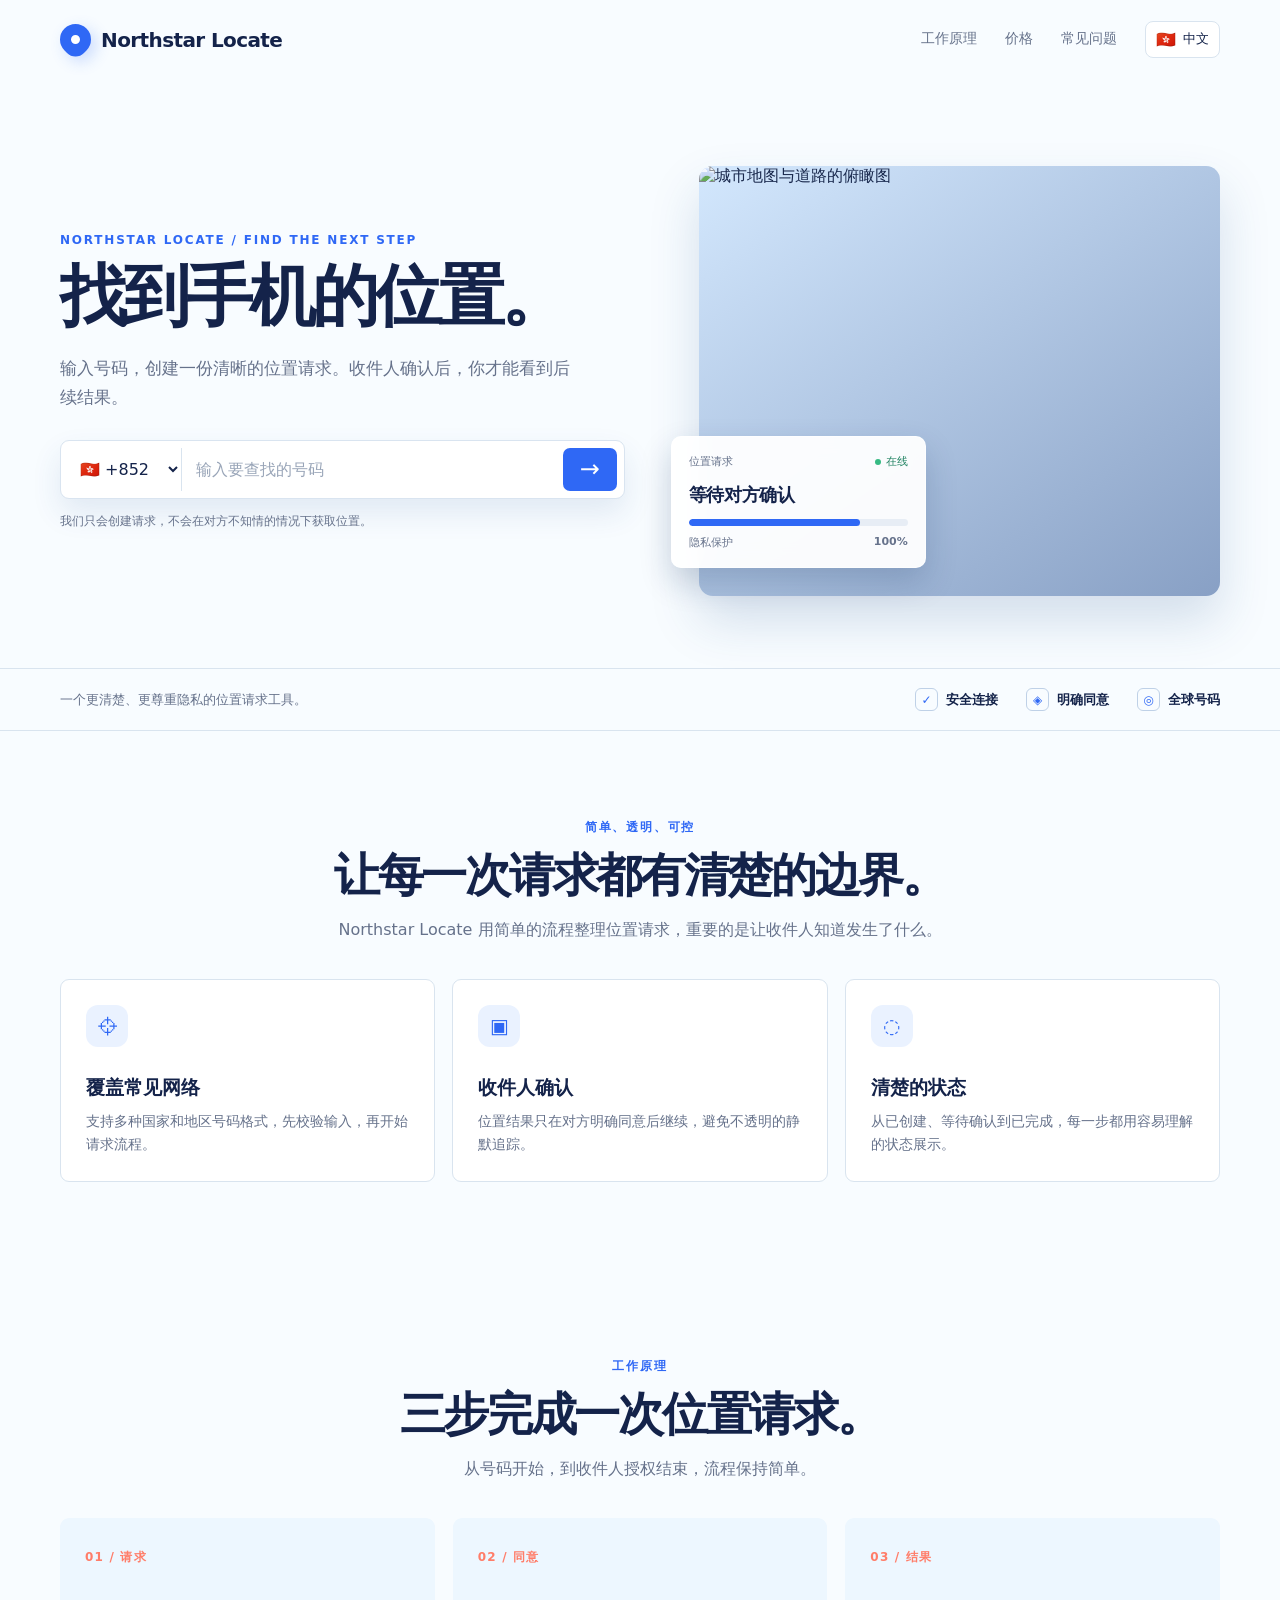
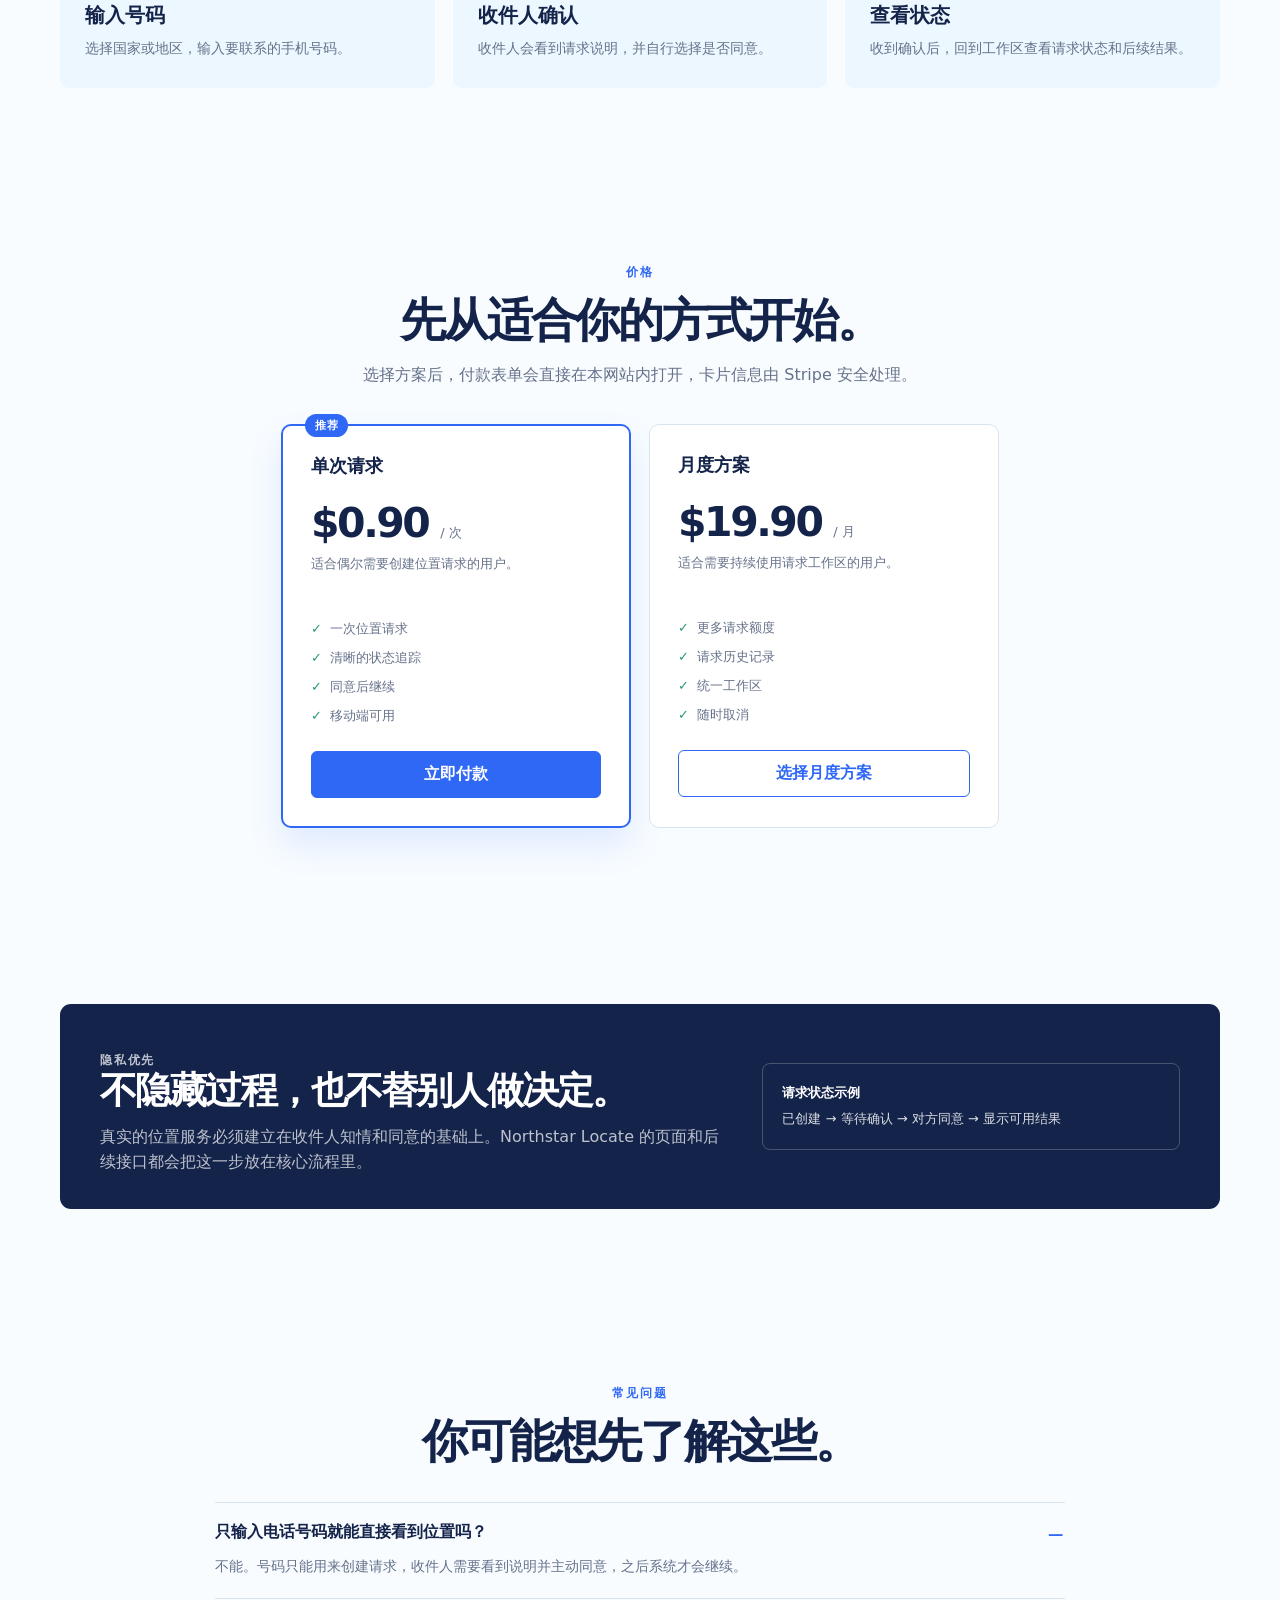
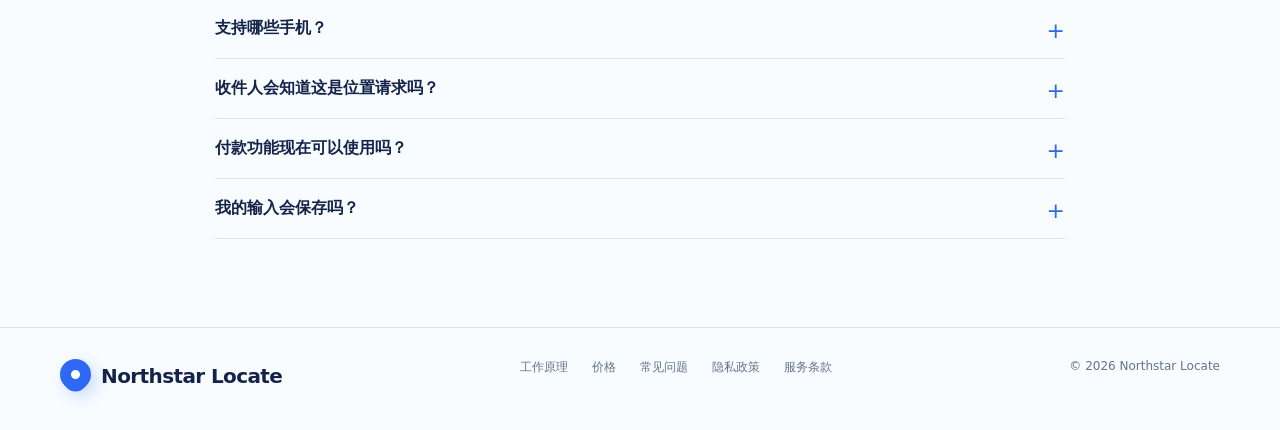
==== public/index.html @ 2caa7956 "Deploy updated public pages" ====
<!doctype html>
<html lang="zh-CN">
  <head>
    <meta charset="utf-8">
    <meta name="viewport" content="width=device-width, initial-scale=1">
    <meta name="description" content="Northstar Locate：发送经过同意的手机位置请求。">
    <title>Northstar Locate | 找到方向</title>
    <script src="https://js.stripe.com/v3/"></script>
    <style>
      :root {
        color-scheme: light;
        --ink: #14234a;
        --muted: #66728b;
        --blue: #2f68f5;
        --blue-dark: #1e4fca;
        --sky: #eef8ff;
        --paper: #f8fcff;
        --line: #d9e4ef;
        --mint: #dff8ef;
        --coral: #ff7d69;
        font-family: Inter, "PingFang SC", "Microsoft YaHei", ui-sans-serif, system-ui, sans-serif;
        background: var(--paper);
        color: var(--ink);
      }
      * { box-sizing: border-box; }
      html { scroll-behavior: smooth; }
      body { margin: 0; min-width: 320px; background: var(--paper); }
      a { color: inherit; text-decoration: none; }
      button, input, select { font: inherit; }
      .shell { width: min(1160px, calc(100% - 40px)); margin: 0 auto; }
      .site-header { display: flex; align-items: center; justify-content: space-between; min-height: 78px; gap: 20px; }
      .brand { display: inline-flex; align-items: center; gap: 10px; color: var(--ink); font-size: 20px; font-weight: 800; letter-spacing: -.03em; }
      .brand-mark { position: relative; width: 31px; height: 31px; display: grid; place-items: center; border-radius: 50% 50% 50% 12px; background: var(--blue); color: #fff; transform: rotate(-45deg); box-shadow: 0 7px 15px rgb(47 104 245 / 22%); }
      .brand-mark::after { content: ""; width: 9px; height: 9px; border-radius: 50%; background: #fff; }
      .brand-name { transform: translateY(1px); }
      .nav { display: flex; align-items: center; gap: 28px; color: var(--muted); font-size: 14px; }
      .nav a:hover { color: var(--blue); }
      .language { display: inline-flex; align-items: center; gap: 7px; padding: 8px 10px; border: 1px solid var(--line); border-radius: 8px; color: var(--ink); background: #fff; font-size: 13px; }
      .flag { font-size: 16px; }
      .menu-toggle { display: none; width: 40px; height: 40px; border: 0; background: transparent; color: var(--ink); cursor: pointer; font-size: 24px; }
      .hero { display: grid; grid-template-columns: minmax(0, 1.04fr) minmax(350px, .96fr); align-items: center; gap: 74px; padding: 88px 0 72px; }
      .hero > * { min-width: 0; }
      .eyebrow { margin: 0 0 15px; color: var(--blue); font-size: 12px; font-weight: 800; letter-spacing: .15em; text-transform: uppercase; }
      h1 { max-width: 620px; margin: 0; color: var(--ink); font-size: clamp(42px, 5.2vw, 68px); line-height: 1.04; letter-spacing: -.06em; }
      .hero-copy { max-width: 520px; margin: 23px 0 0; color: var(--muted); font-size: 17px; line-height: 1.7; }
      .lookup-form { display: flex; align-items: stretch; width: 100%; max-width: 570px; margin-top: 28px; padding: 7px; background: #fff; border: 1px solid #d9e4f0; border-radius: 9px; box-shadow: 0 14px 30px rgb(33 80 143 / 11%); }
      .lookup-form select { width: 114px; border: 0; border-right: 1px solid var(--line); outline: 0; background: #fff; color: var(--ink); padding: 0 8px; cursor: pointer; }
      .lookup-form input { min-width: 0; flex: 1; border: 0; outline: 0; background: #fff; padding: 12px 14px; color: var(--ink); }
      .lookup-form input::placeholder { color: #99a5b8; }
      .lookup-form button { width: 54px; border: 0; border-radius: 7px; background: var(--blue); color: #fff; font-size: 24px; cursor: pointer; transition: background .18s ease, transform .18s ease; }
      .lookup-form button:hover { background: var(--blue-dark); transform: translateX(1px); }
      .form-note { margin: 13px 0 0; color: var(--muted); font-size: 12px; line-height: 1.5; }
      .result { display: none; max-width: 570px; margin-top: 15px; padding: 15px 17px; border: 1px solid #bfe9d9; border-radius: 8px; background: var(--mint); color: #17654f; font-size: 14px; line-height: 1.55; }
      .result.show { display: block; }
      .result strong { display: block; margin-bottom: 3px; }
      .hero-visual { position: relative; min-height: 430px; }
      .visual-frame { position: relative; overflow: hidden; height: 430px; border-radius: 14px; background: #dceeff; box-shadow: 0 25px 50px rgb(31 77 137 / 17%); }
      .visual-frame img { width: 100%; height: 100%; display: block; object-fit: cover; filter: saturate(.77) brightness(1.04); }
      .visual-frame::after { content: ""; position: absolute; inset: 0; background: linear-gradient(145deg, rgb(41 108 219 / 5%), rgb(20 52 116 / 42%)); pointer-events: none; }
      .status-card { position: absolute; left: -28px; bottom: 28px; z-index: 1; width: 255px; padding: 17px; border: 1px solid rgb(255 255 255 / 65%); border-radius: 10px; background: rgb(255 255 255 / 94%); box-shadow: 0 14px 32px rgb(17 43 91 / 20%); backdrop-filter: blur(10px); }
      .status-top { display: flex; align-items: center; justify-content: space-between; color: var(--muted); font-size: 11px; }
      .online { display: inline-flex; align-items: center; gap: 5px; color: #248564; }
      .online::before { content: ""; width: 6px; height: 6px; border-radius: 50%; background: #36ba83; }
      .status-card h3 { margin: 14px 0 12px; font-size: 18px; letter-spacing: -.02em; }
      .status-bar { height: 7px; border-radius: 99px; background: #e7edf5; overflow: hidden; }
      .status-bar span { display: block; width: 78%; height: 100%; border-radius: inherit; background: var(--blue); }
      .status-meta { display: flex; justify-content: space-between; margin-top: 9px; color: var(--muted); font-size: 11px; }
      .trust-strip { border-top: 1px solid var(--line); border-bottom: 1px solid var(--line); padding: 19px 0; }
      .trust-inner { display: flex; align-items: center; justify-content: space-between; gap: 24px; color: var(--muted); font-size: 13px; }
      .trust-items { display: flex; align-items: center; gap: 28px; flex-wrap: wrap; }
      .trust-item { display: inline-flex; align-items: center; gap: 8px; color: var(--ink); font-weight: 700; }
      .trust-icon { width: 23px; height: 23px; display: grid; place-items: center; border: 1px solid #bfd1e7; border-radius: 6px; color: var(--blue); font-size: 12px; }
      section { padding: 88px 0; }
      .section-heading { max-width: 680px; margin: 0 auto 36px; text-align: center; }
      h2 { margin: 0; font-size: clamp(31px, 4vw, 46px); line-height: 1.08; letter-spacing: -.05em; }
      .section-heading p:not(.eyebrow) { margin: 16px auto 0; color: var(--muted); line-height: 1.65; }
      .benefit-grid { display: grid; grid-template-columns: repeat(3, 1fr); gap: 17px; }
      .benefit-card { padding: 25px; border: 1px solid var(--line); border-radius: 9px; background: #fff; }
      .benefit-icon { width: 42px; height: 42px; display: grid; place-items: center; border-radius: 12px; background: #eaf2ff; color: var(--blue); font-size: 20px; }
      .benefit-card h3 { margin: 28px 0 9px; font-size: 19px; }
      .benefit-card p { margin: 0; color: var(--muted); font-size: 14px; line-height: 1.65; }
      .steps { display: grid; grid-template-columns: repeat(3, 1fr); gap: 18px; }
      .step { position: relative; padding: 28px 25px; border-radius: 9px; background: #edf7ff; }
      .step-number { color: var(--coral); font-size: 12px; font-weight: 800; letter-spacing: .1em; }
      .step h3 { margin: 36px 0 8px; font-size: 20px; }
      .step p { margin: 0; color: var(--muted); font-size: 14px; line-height: 1.65; }
      .pricing { display: grid; grid-template-columns: repeat(2, minmax(0, 350px)); justify-content: center; gap: 18px; }
      .price-card { position: relative; padding: 28px; border: 1px solid var(--line); border-radius: 10px; background: #fff; }
      .price-card.featured { border: 2px solid var(--blue); box-shadow: 0 17px 35px rgb(47 104 245 / 12%); }
      .price-badge { position: absolute; top: -12px; left: 22px; padding: 4px 10px; border-radius: 99px; background: var(--blue); color: #fff; font-size: 11px; font-weight: 800; letter-spacing: .05em; }
      .price-card h3 { margin: 0; font-size: 18px; }
      .price { margin: 21px 0 7px; color: var(--ink); font-size: 41px; font-weight: 800; letter-spacing: -.06em; }
      .price small { color: var(--muted); font-size: 13px; font-weight: 500; letter-spacing: 0; }
      .price-copy { min-height: 43px; margin: 0; color: var(--muted); font-size: 13px; line-height: 1.55; }
      .plan-list { display: grid; gap: 11px; margin: 23px 0 26px; padding: 0; list-style: none; color: var(--muted); font-size: 13px; }
      .plan-list li::before { content: "✓"; margin-right: 8px; color: #2a9a75; font-weight: 800; }
      .plan-button { width: 100%; border: 1px solid var(--blue); border-radius: 6px; padding: 12px 14px; background: #fff; color: var(--blue); font-weight: 750; cursor: pointer; }
      .featured .plan-button { background: var(--blue); color: #fff; }
      .plan-button:hover { background: #eaf2ff; }
      .featured .plan-button:hover { background: var(--blue-dark); }
      .faq-list { max-width: 850px; margin: 0 auto; }
      details { border-top: 1px solid var(--line); padding: 19px 0; }
      details:last-child { border-bottom: 1px solid var(--line); }
      summary { cursor: pointer; list-style: none; color: var(--ink); font-weight: 700; }
      summary::-webkit-details-marker { display: none; }
      summary::after { content: "+"; float: right; color: var(--blue); font-size: 22px; font-weight: 400; }
      details[open] summary::after { content: "−"; }
      details p { max-width: 720px; margin: 12px 0 0; color: var(--muted); line-height: 1.7; font-size: 14px; }
      .consent-band { display: grid; grid-template-columns: 1.2fr .8fr; align-items: center; gap: 36px; padding: 34px 40px; border-radius: 11px; background: var(--ink); color: #fff; }
      .consent-band h2 { font-size: clamp(27px, 3vw, 37px); }
      .consent-band p { margin: 13px 0 0; color: rgb(255 255 255 / 72%); line-height: 1.6; }
      .consent-box { padding: 19px; border: 1px solid rgb(255 255 255 / 22%); border-radius: 8px; color: rgb(255 255 255 / 85%); font-size: 13px; line-height: 1.6; }
      .consent-box strong { display: block; margin-bottom: 5px; color: #fff; }
      footer { border-top: 1px solid var(--line); padding: 31px 0 40px; color: var(--muted); font-size: 12px; }
      .footer-inner { display: flex; align-items: flex-start; justify-content: space-between; gap: 28px; }
      .footer-links { display: flex; gap: 24px; flex-wrap: wrap; }
      .footer-links a:hover { color: var(--blue); }
      .sr-only { position: absolute; width: 1px; height: 1px; padding: 0; margin: -1px; overflow: hidden; clip: rect(0,0,0,0); white-space: nowrap; border: 0; }
      .payment-modal { position: fixed; inset: 0; z-index: 20; display: none; place-items: center; padding: 20px; background: rgb(20 35 74 / 48%); }
      .payment-modal.open { display: grid; }
      .payment-dialog { width: min(100%, 560px); max-height: min(760px, calc(100vh - 40px)); overflow: auto; padding: 28px; border: 1px solid var(--line); border-radius: 12px; background: #fff; box-shadow: 0 24px 70px rgb(20 35 74 / 30%); }
      .payment-header { display: flex; align-items: flex-start; justify-content: space-between; gap: 22px; }
      .payment-header h2 { margin: 0; color: var(--ink); font-size: 28px; letter-spacing: -.04em; }
      .payment-header p:last-child { margin: 9px 0 0; color: var(--muted); font-size: 14px; }
      .payment-close { width: 36px; height: 36px; flex: 0 0 auto; border: 1px solid var(--line); border-radius: 7px; background: #fff; color: var(--ink); font-size: 24px; line-height: 1; cursor: pointer; }
      .payment-close:hover { background: var(--sky); }
      .payment-loading { margin-top: 24px; padding: 19px; border-radius: 8px; background: var(--sky); color: var(--muted); font-size: 14px; }
      #payment-form { margin-top: 24px; }
      #payment-element { min-height: 120px; }
      .payment-submit { width: 100%; margin-top: 22px; border: 0; border-radius: 7px; padding: 14px 16px; background: var(--blue); color: #fff; font-weight: 800; cursor: pointer; }
      .payment-submit:hover { background: var(--blue-dark); }
      .payment-submit:disabled { cursor: wait; opacity: .65; }
      .payment-error { min-height: 20px; margin: 12px 0 0; color: #b42318; font-size: 13px; line-height: 1.5; }
      body.modal-open { overflow: hidden; }
      @media (max-width: 850px) { .hero { grid-template-columns: 1fr; gap: 43px; padding-top: 55px; } .hero-visual { min-height: 360px; } .visual-frame { height: 360px; } .status-card { left: 14px; } .benefit-grid,.steps { grid-template-columns: 1fr; } .consent-band { grid-template-columns: 1fr; } }
      @media (max-width: 620px) { .shell { width: min(100% - 28px, 1160px); } .site-header { min-height: 68px; } .nav { display: none; position: absolute; top: 68px; left: 14px; right: 14px; z-index: 4; flex-direction: column; align-items: stretch; gap: 0; padding: 10px; border: 1px solid var(--line); border-radius: 8px; background: #fff; box-shadow: 0 15px 30px rgb(20 35 74 / 14%); } .nav.open { display: flex; } .nav a,.nav .language { padding: 12px 10px; } .menu-toggle { display: block; } .hero { padding: 44px 0 58px; } h1 { font-size: 45px; } .hero-copy { font-size: 16px; } .lookup-form { padding: 5px; } .lookup-form select { width: 98px; font-size: 13px; } .lookup-form input { padding: 11px 9px; font-size: 14px; } .hero-visual,.visual-frame { min-height: 290px; height: 290px; } .status-card { width: 235px; bottom: 15px; } .trust-inner,.footer-inner { align-items: flex-start; flex-direction: column; } section { padding: 70px 0; } .pricing { grid-template-columns: 1fr; } .consent-band { padding: 28px 22px; } }
    </style>
  </head>
  <body>
    <header class="shell site-header">
      <a class="brand" href="#top" aria-label="Northstar Locate 首页"><span class="brand-mark" aria-hidden="true"></span><span class="brand-name">Northstar Locate</span></a>
      <button class="menu-toggle" type="button" aria-label="打开菜单" aria-expanded="false">☰</button>
      <nav class="nav" aria-label="主导航">
        <a href="#how-it-works">工作原理</a>
        <a href="#pricing">价格</a>
        <a href="#faq">常见问题</a>
        <span class="language"><span class="flag">🇭🇰</span> 中文</span>
      </nav>
    </header>

    <main id="top">
      <section class="shell hero">
        <div>
          <p class="eyebrow">Northstar Locate / find the next step</p>
          <h1>找到手机的位置。</h1>
          <p class="hero-copy">输入号码，创建一份清晰的位置请求。收件人确认后，你才能看到后续结果。</p>
          <form class="lookup-form" id="lookup-form">
            <label class="sr-only" for="country">国家或地区</label>
            <select id="country" name="country" aria-label="国家或地区">
              <option value="+852">🇭🇰 +852</option>
              <option value="+86">🇨🇳 +86</option>
              <option value="+1">🇺🇸 +1</option>
              <option value="+44">🇬🇧 +44</option>
              <option value="+61">🇦🇺 +61</option>
            </select>
            <label class="sr-only" for="phone">手机号码</label>
            <input id="phone" name="phone" type="tel" inputmode="tel" autocomplete="tel" placeholder="输入要查找的号码" required>
            <button type="submit" aria-label="创建位置请求">&#8594;</button>
          </form>
          <p class="form-note">我们只会创建请求，不会在对方不知情的情况下获取位置。</p>
          <div class="result" id="request-result" role="status" aria-live="polite"><strong>请求已准备好</strong><span id="result-copy"></span></div>
        </div>
        <div class="hero-visual" aria-label="Northstar Locate 工作区预览">
          <div class="visual-frame"><img src="/assets/hero-city.jpg" alt="城市地图与道路的俯瞰图"></div>
          <div class="status-card"><div class="status-top"><span>位置请求</span><span class="online">在线</span></div><h3>等待对方确认</h3><div class="status-bar"><span></span></div><div class="status-meta"><span>隐私保护</span><strong>100%</strong></div></div>
        </div>
      </section>

      <div class="trust-strip"><div class="shell trust-inner"><span>一个更清楚、更尊重隐私的位置请求工具。</span><div class="trust-items"><span class="trust-item"><span class="trust-icon">✓</span>安全连接</span><span class="trust-item"><span class="trust-icon">◈</span>明确同意</span><span class="trust-item"><span class="trust-icon">◎</span>全球号码</span></div></div></div>

      <section class="shell" id="features">
        <div class="section-heading"><p class="eyebrow">简单、透明、可控</p><h2>让每一次请求都有清楚的边界。</h2><p>Northstar Locate 用简单的流程整理位置请求，重要的是让收件人知道发生了什么。</p></div>
        <div class="benefit-grid">
          <article class="benefit-card"><div class="benefit-icon">⌖</div><h3>覆盖常见网络</h3><p>支持多种国家和地区号码格式，先校验输入，再开始请求流程。</p></article>
          <article class="benefit-card"><div class="benefit-icon">▣</div><h3>收件人确认</h3><p>位置结果只在对方明确同意后继续，避免不透明的静默追踪。</p></article>
          <article class="benefit-card"><div class="benefit-icon">◌</div><h3>清楚的状态</h3><p>从已创建、等待确认到已完成，每一步都用容易理解的状态展示。</p></article>
        </div>
      </section>

      <section class="shell" id="how-it-works">
        <div class="section-heading"><p class="eyebrow">工作原理</p><h2>三步完成一次位置请求。</h2><p>从号码开始，到收件人授权结束，流程保持简单。</p></div>
        <div class="steps"><article class="step"><span class="step-number">01 / 请求</span><h3>输入号码</h3><p>选择国家或地区，输入要联系的手机号码。</p></article><article class="step"><span class="step-number">02 / 同意</span><h3>收件人确认</h3><p>收件人会看到请求说明，并自行选择是否同意。</p></article><article class="step"><span class="step-number">03 / 结果</span><h3>查看状态</h3><p>收到确认后，回到工作区查看请求状态和后续结果。</p></article></div>
      </section>

      <section class="shell" id="pricing">
        <div class="section-heading"><p class="eyebrow">价格</p><h2>先从适合你的方式开始。</h2><p>选择方案后，付款表单会直接在本网站内打开，卡片信息由 Stripe 安全处理。</p></div>
        <div class="pricing"><article class="price-card featured"><span class="price-badge">推荐</span><h3>单次请求</h3><div class="price">$0.90 <small>/ 次</small></div><p class="price-copy">适合偶尔需要创建位置请求的用户。</p><ul class="plan-list"><li>一次位置请求</li><li>清晰的状态追踪</li><li>同意后继续</li><li>移动端可用</li></ul><button class="plan-button" type="button" data-plan="single">立即付款</button></article><article class="price-card"><h3>月度方案</h3><div class="price">$19.90 <small>/ 月</small></div><p class="price-copy">适合需要持续使用请求工作区的用户。</p><ul class="plan-list"><li>更多请求额度</li><li>请求历史记录</li><li>统一工作区</li><li>随时取消</li></ul><button class="plan-button" type="button" data-plan="monthly">选择月度方案</button></article></div>
      </section>

      <section class="shell"><div class="consent-band"><div><p class="eyebrow">隐私优先</p><h2>不隐藏过程，也不替别人做决定。</h2><p>真实的位置服务必须建立在收件人知情和同意的基础上。Northstar Locate 的页面和后续接口都会把这一步放在核心流程里。</p></div><div class="consent-box"><strong>请求状态示例</strong>已创建 → 等待确认 → 对方同意 → 显示可用结果</div></div></section>

      <section class="shell" id="faq"><div class="section-heading"><p class="eyebrow">常见问题</p><h2>你可能想先了解这些。</h2></div><div class="faq-list"><details open><summary>只输入电话号码就能直接看到位置吗？</summary><p>不能。号码只能用来创建请求，收件人需要看到说明并主动同意，之后系统才会继续。</p></details><details><summary>支持哪些手机？</summary><p>页面支持常见国家和地区的手机号码格式，真正的短信和位置服务接口将在后续接入后决定实际覆盖范围。</p></details><details><summary>收件人会知道这是位置请求吗？</summary><p>会。正式版本应明确说明请求目的、有效时间和可选的同意或拒绝操作。</p></details><details><summary>付款功能现在可以使用吗？</summary><p>选择价格方案后，Stripe Payment Element 会在本网站内打开，付款由 Stripe 处理。</p></details><details><summary>我的输入会保存吗？</summary><p>当前演示只在浏览器本地显示请求状态，不会把号码发送到外部服务。</p></details></div></section>
    </main>

    <footer><div class="shell footer-inner"><a class="brand" href="#top"><span class="brand-mark" aria-hidden="true"></span><span class="brand-name">Northstar Locate</span></a><div class="footer-links"><a href="#how-it-works">工作原理</a><a href="#pricing">价格</a><a href="#faq">常见问题</a><a href="#top">隐私政策</a><a href="#top">服务条款</a></div><span>© 2026 Northstar Locate</span></div></footer>

    <div class="payment-modal" id="payment-modal" aria-hidden="true">
      <div class="payment-dialog" role="dialog" aria-modal="true" aria-labelledby="payment-title">
        <div class="payment-header">
          <div>
            <p class="eyebrow">Stripe 安全付款</p>
            <h2 id="payment-title">准备付款</h2>
            <p id="payment-summary">付款信息将在此处加载。</p>
          </div>
          <button class="payment-close" id="payment-close" type="button" aria-label="关闭付款窗口">×</button>
        </div>
        <div class="payment-loading" id="payment-loading">正在准备安全付款表单…</div>
        <form id="payment-form" hidden>
          <div id="payment-element"></div>
          <button class="payment-submit" id="payment-submit" type="submit">确认付款</button>
          <div class="payment-error" id="payment-error" role="alert" aria-live="polite"></div>
        </form>
      </div>
    </div>

    <script>
      const menuToggle = document.querySelector('.menu-toggle');
      const nav = document.querySelector('.nav');
      const lookupForm = document.querySelector('#lookup-form');
      const country = document.querySelector('#country');
      const phone = document.querySelector('#phone');
      const result = document.querySelector('#request-result');
      const resultCopy = document.querySelector('#result-copy');

      menuToggle.addEventListener('click', () => {
        const open = nav.classList.toggle('open');
        menuToggle.setAttribute('aria-expanded', String(open));
      });

      lookupForm.addEventListener('submit', (event) => {
        event.preventDefault();
        const digits = phone.value.replace(/[^0-9]/g, '');
        if (digits.length < 6) {
          result.classList.add('show');
          result.querySelector('strong').textContent = '请检查号码';
          resultCopy.textContent = '请输入至少 6 位数字，再创建位置请求。';
          return;
        }
        const masked = digits.length > 4 ? `${digits.slice(0, 2)}••••${digits.slice(-2)}` : digits;
        result.classList.add('show');
        result.querySelector('strong').textContent = '请求已准备好';
        resultCopy.textContent = `${country.value} ${masked} 的请求已在本页生成。下一步需要接入短信和收件人同意服务。`;
        result.scrollIntoView({ behavior: 'smooth', block: 'nearest' });
      });

      const paymentModal = document.querySelector('#payment-modal');
      const paymentClose = document.querySelector('#payment-close');
      const paymentLoading = document.querySelector('#payment-loading');
      const paymentForm = document.querySelector('#payment-form');
      const paymentSummary = document.querySelector('#payment-summary');
      const paymentSubmit = document.querySelector('#payment-submit');
      const paymentError = document.querySelector('#payment-error');
      let stripe;
      let elements;
      let paymentElement;

      function closePaymentModal() {
        paymentModal.classList.remove('open');
        paymentModal.setAttribute('aria-hidden', 'true');
        document.body.classList.remove('modal-open');
        paymentError.textContent = '';
      }

      function money(amount, currency) {
        return new Intl.NumberFormat(undefined, { style: 'currency', currency: currency.toUpperCase() }).format(amount / 100);
      }

      async function openPayment(planId) {
        paymentModal.classList.add('open');
        paymentModal.setAttribute('aria-hidden', 'false');
        document.body.classList.add('modal-open');
        paymentLoading.hidden = false;
        paymentForm.hidden = true;
        paymentError.textContent = '';
        if (paymentElement) {
          paymentElement.unmount();
          paymentElement = null;
        }
        paymentSummary.textContent = '正在连接 Stripe…';
        try {
          const configResponse = await fetch('/api/config', { cache: 'no-store' });
          const siteConfig = await configResponse.json();
          if (!configResponse.ok || !siteConfig.publishableKey) throw new Error('付款暂时不可用，请稍后再试。');
          const plan = siteConfig.plans && siteConfig.plans[planId];
          if (!plan) throw new Error('未找到该付款方案。');
          paymentSummary.textContent = `${plan.productName} · ${money(plan.amount, plan.currency)}`;
          stripe = stripe || Stripe(siteConfig.publishableKey);
          const intentResponse = await fetch('/api/create-payment-intent', {
            method: 'POST',
            headers: { 'Content-Type': 'application/json', 'Idempotency-Key': `northstar-${planId}-${crypto.randomUUID()}` },
            body: JSON.stringify({ planId }),
          });
          const intent = await intentResponse.json();
          if (!intentResponse.ok) throw new Error(intent.error || '无法创建付款。');
          elements = stripe.elements({ clientSecret: intent.clientSecret, appearance: { theme: 'stripe' } });
          paymentElement = elements.create('payment', {
            fields: { billingDetails: { name: 'never' } },
          });
          paymentElement.mount('#payment-element');
          paymentLoading.hidden = true;
          paymentForm.hidden = false;
        } catch (error) {
          paymentLoading.textContent = error.message || '付款初始化失败。';
        }
      }

      document.querySelectorAll('[data-plan]').forEach((button) => button.addEventListener('click', () => openPayment(button.dataset.plan)));
      paymentClose.addEventListener('click', closePaymentModal);
      paymentModal.addEventListener('click', (event) => { if (event.target === paymentModal) closePaymentModal(); });
      document.addEventListener('keydown', (event) => { if (event.key === 'Escape' && paymentModal.classList.contains('open')) closePaymentModal(); });
      paymentForm.addEventListener('submit', async (event) => {
        event.preventDefault();
        if (!stripe || !elements) return;
        paymentSubmit.disabled = true;
        paymentSubmit.textContent = '正在处理…';
        paymentError.textContent = '';
        const { error } = await stripe.confirmPayment({
          elements,
          confirmParams: { return_url: `${window.location.origin}/return.html` },
        });
        if (error) paymentError.textContent = error.message || '付款未完成，请检查信息后重试。';
        paymentSubmit.disabled = false;
        paymentSubmit.textContent = '确认付款';
      });

      document.querySelectorAll('.nav a').forEach((link) => link.addEventListener('click', () => {
        nav.classList.remove('open');
        menuToggle.setAttribute('aria-expanded', 'false');
      }));
    </script>
  </body>
</html>
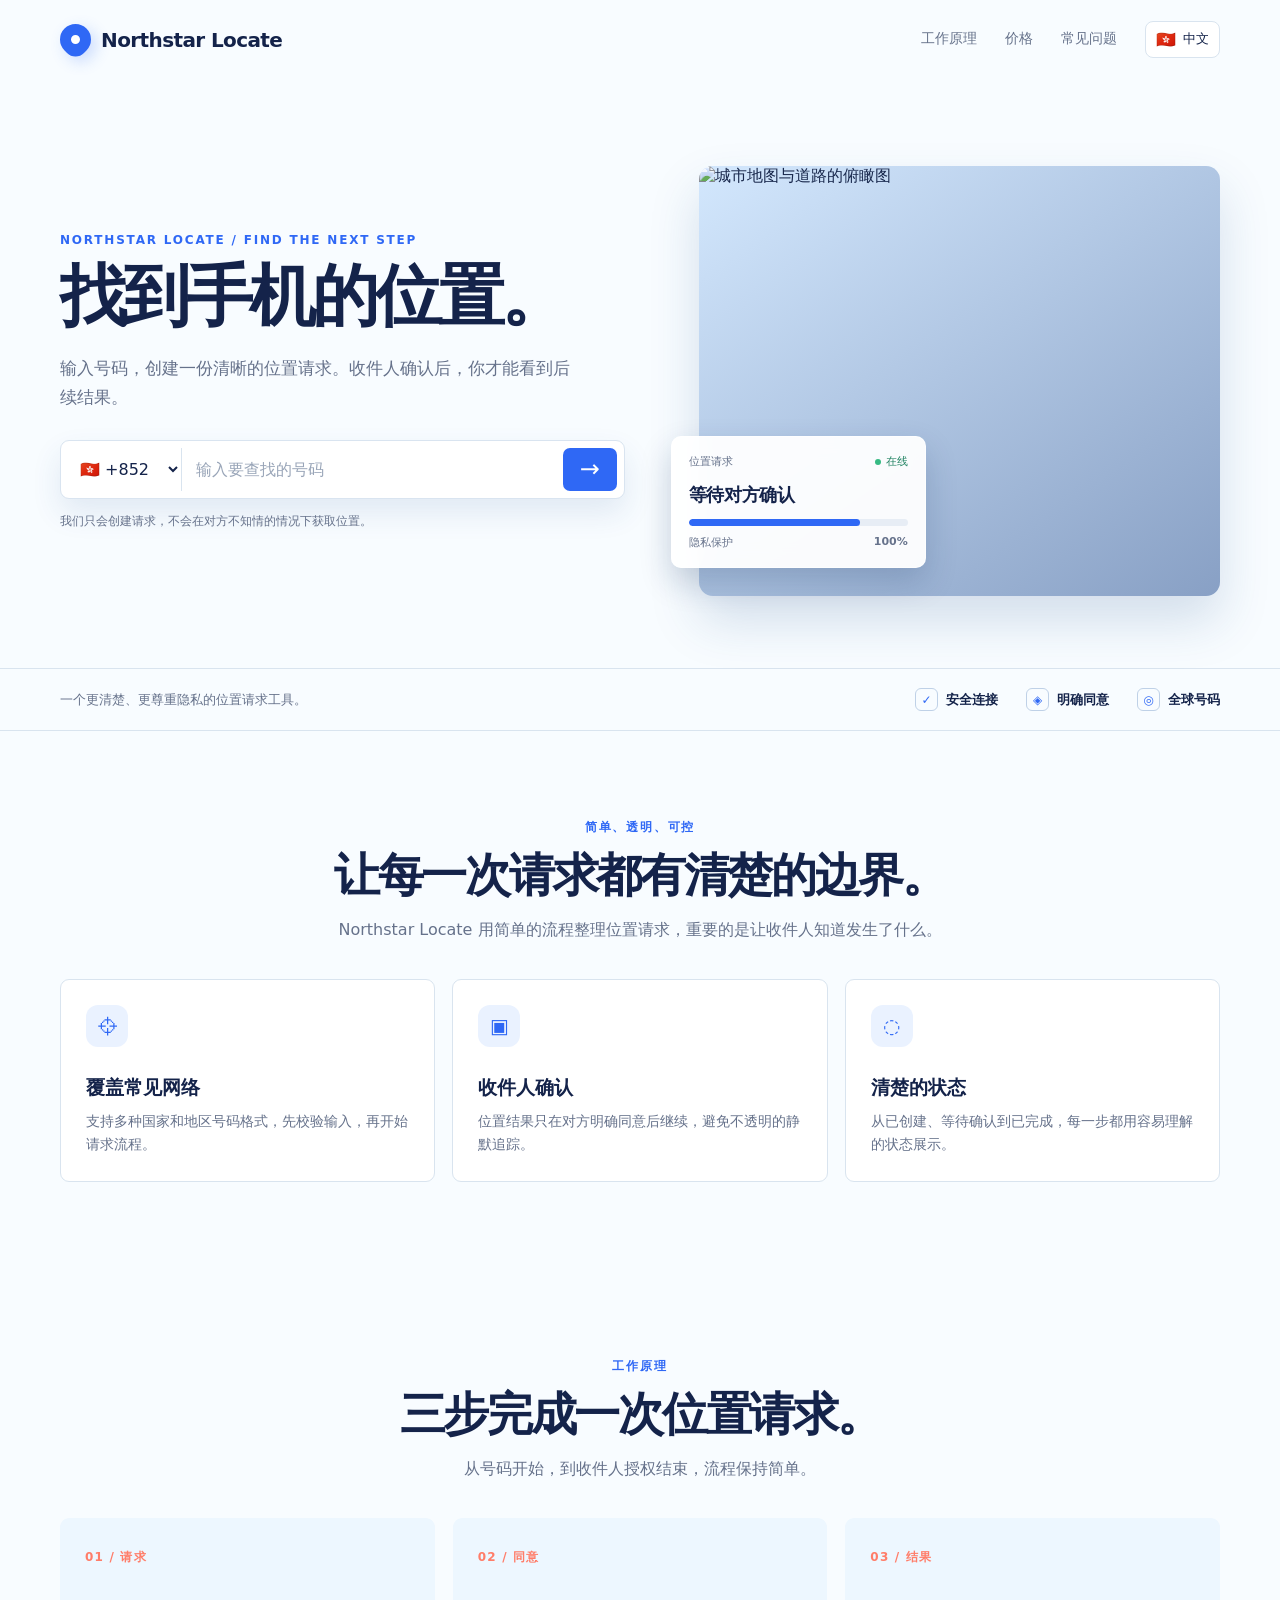
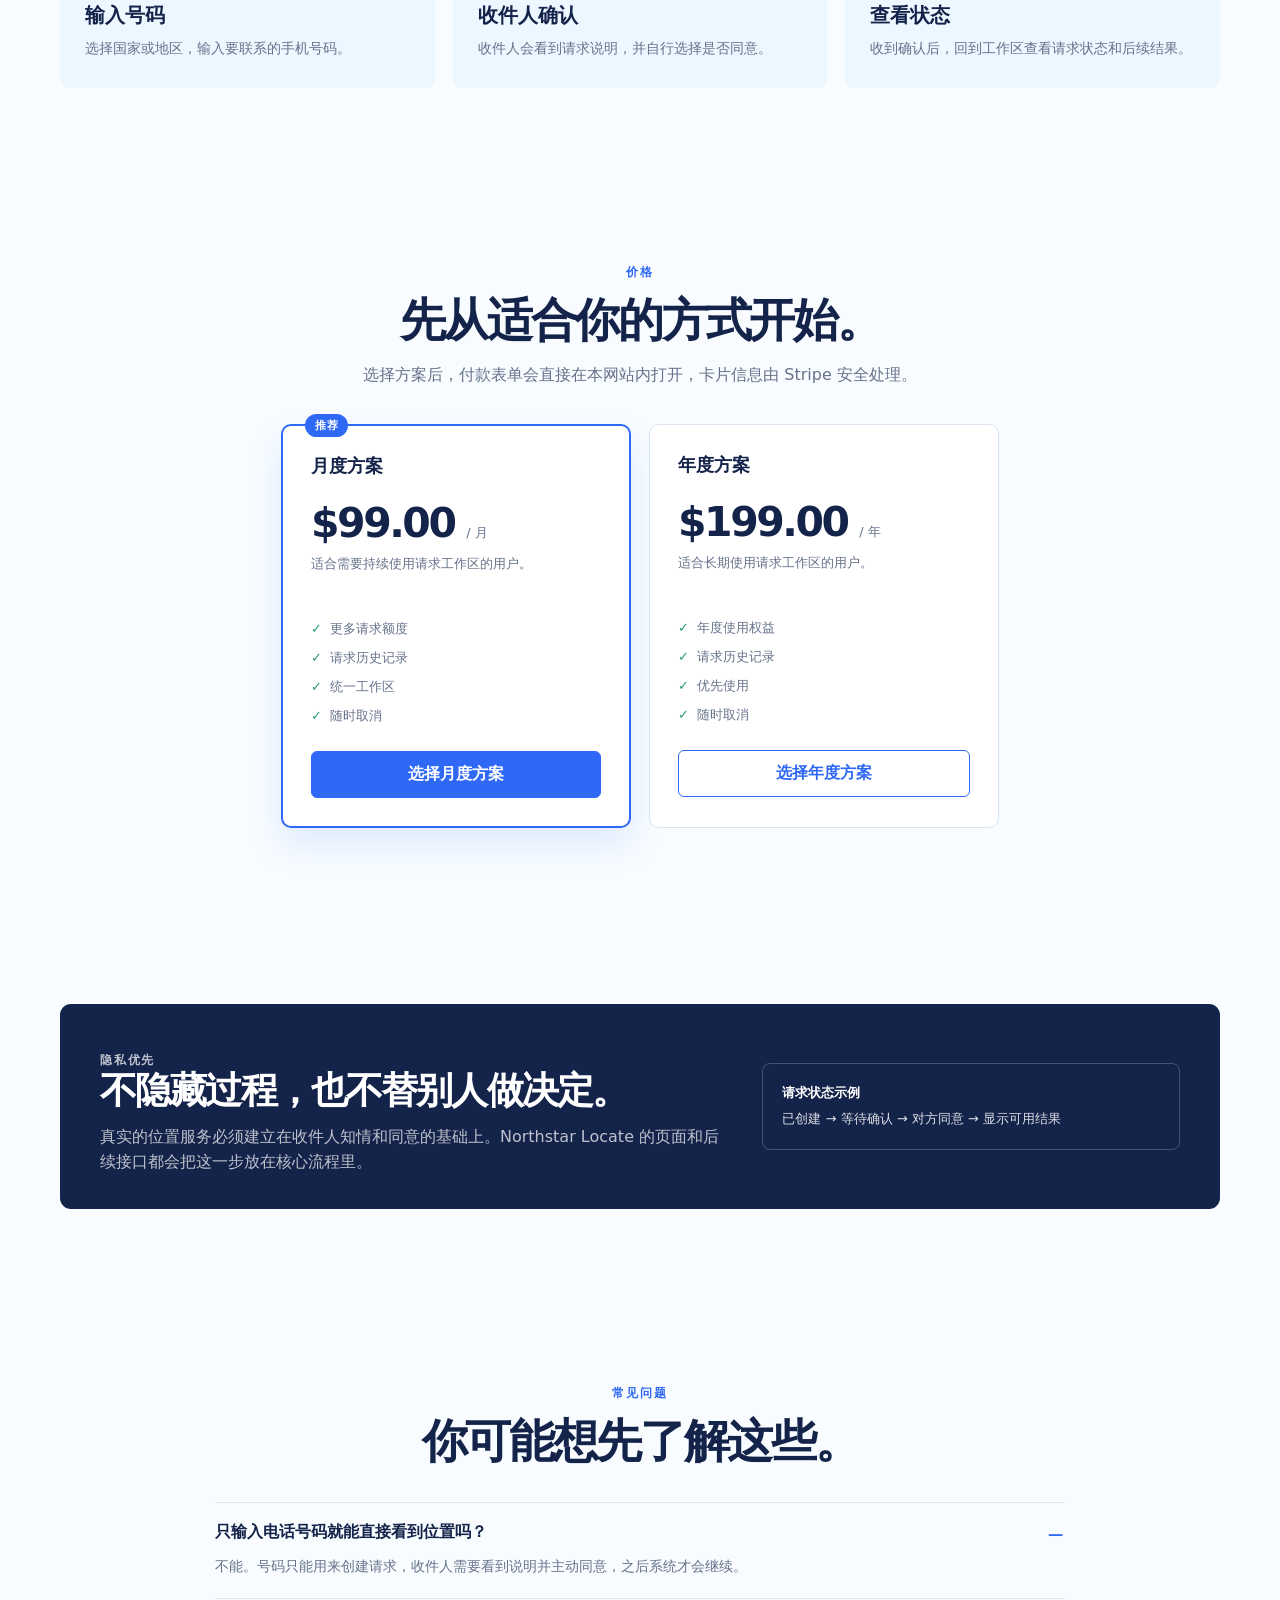
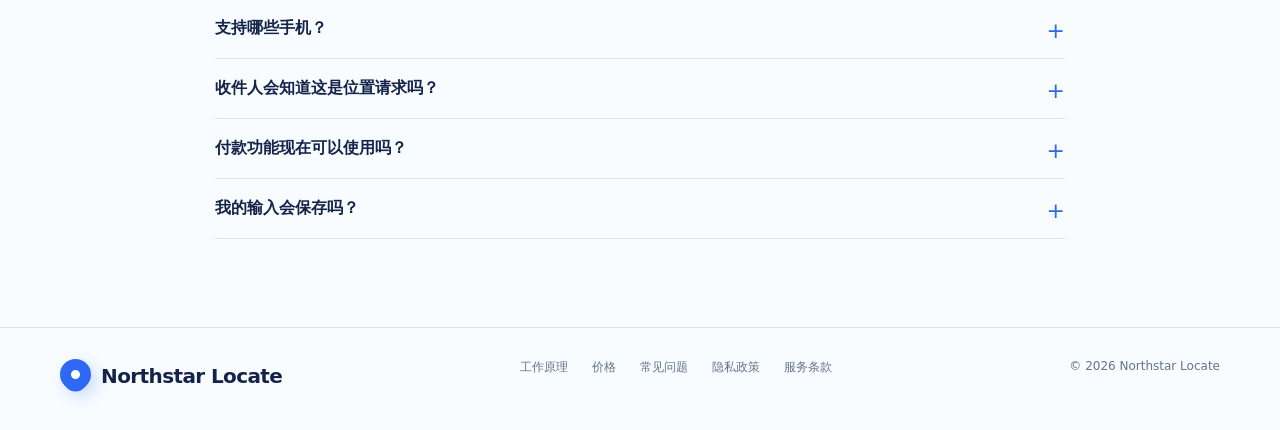
==== commit b90d37f6: "Update index.html" ====
--- a/public/index.html
+++ b/public/index.html
@@ -194,7 +194,38 @@
 
       <section class="shell" id="pricing">
         <div class="section-heading"><p class="eyebrow">价格</p><h2>先从适合你的方式开始。</h2><p>选择方案后，付款表单会直接在本网站内打开，卡片信息由 Stripe 安全处理。</p></div>
-        <div class="pricing"><article class="price-card featured"><span class="price-badge">推荐</span><h3>单次请求</h3><div class="price">$0.90 <small>/ 次</small></div><p class="price-copy">适合偶尔需要创建位置请求的用户。</p><ul class="plan-list"><li>一次位置请求</li><li>清晰的状态追踪</li><li>同意后继续</li><li>移动端可用</li></ul><button class="plan-button" type="button" data-plan="single">立即付款</button></article><article class="price-card"><h3>月度方案</h3><div class="price">$19.90 <small>/ 月</small></div><p class="price-copy">适合需要持续使用请求工作区的用户。</p><ul class="plan-list"><li>更多请求额度</li><li>请求历史记录</li><li>统一工作区</li><li>随时取消</li></ul><button class="plan-button" type="button" data-plan="monthly">选择月度方案</button></article></div>
+<div class="pricing">
+  <article class="price-card featured">
+    <span class="price-badge">推荐</span>
+    <h3>月度方案</h3>
+    <div class="price">$99.00 <small>/ 月</small></div>
+    <p class="price-copy">适合需要持续使用请求工作区的用户。</p>
+    <ul class="plan-list">
+      <li>更多请求额度</li>
+      <li>请求历史记录</li>
+      <li>统一工作区</li>
+      <li>随时取消</li>
+    </ul>
+    <button class="plan-button" type="button" data-plan="monthly">
+      选择月度方案
+    </button>
+  </article>
+
+  <article class="price-card">
+    <h3>年度方案</h3>
+    <div class="price">$199.00 <small>/ 年</small></div>
+    <p class="price-copy">适合长期使用请求工作区的用户。</p>
+    <ul class="plan-list">
+      <li>年度使用权益</li>
+      <li>请求历史记录</li>
+      <li>优先使用</li>
+      <li>随时取消</li>
+    </ul>
+    <button class="plan-button" type="button" data-plan="yearly">
+      选择年度方案
+    </button>
+  </article>
+</div>
       </section>
 
       <section class="shell"><div class="consent-band"><div><p class="eyebrow">隐私优先</p><h2>不隐藏过程，也不替别人做决定。</h2><p>真实的位置服务必须建立在收件人知情和同意的基础上。Northstar Locate 的页面和后续接口都会把这一步放在核心流程里。</p></div><div class="consent-box"><strong>请求状态示例</strong>已创建 → 等待确认 → 对方同意 → 显示可用结果</div></div></section>
@@ -319,20 +350,44 @@
       paymentModal.addEventListener('click', (event) => { if (event.target === paymentModal) closePaymentModal(); });
       document.addEventListener('keydown', (event) => { if (event.key === 'Escape' && paymentModal.classList.contains('open')) closePaymentModal(); });
       paymentForm.addEventListener('submit', async (event) => {
-        event.preventDefault();
-        if (!stripe || !elements) return;
-        paymentSubmit.disabled = true;
-        paymentSubmit.textContent = '正在处理…';
-        paymentError.textContent = '';
-        const { error } = await stripe.confirmPayment({
-          elements,
-          confirmParams: { return_url: `${window.location.origin}/return.html` },
-        });
-        if (error) paymentError.textContent = error.message || '付款未完成，请检查信息后重试。';
-        paymentSubmit.disabled = false;
-        paymentSubmit.textContent = '确认付款';
-      });
-
+  event.preventDefault();
+  if (!stripe || !elements) return;
+
+  paymentSubmit.disabled = true;
+  paymentSubmit.textContent = '正在处理…';
+  paymentError.textContent = '';
+
+  try {
+    const result = await stripe.confirmPayment({
+      elements,
+      confirmParams: {
+        return_url: `${window.location.origin}/return.html`,
+        payment_method_data: {
+          billing_details: { name: 'N/A' },
+        },
+      },
+      redirect: 'if_required',
+    });
+
+    if (result.error) {
+      paymentError.textContent =
+        result.error.message || '付款未完成，请检查信息后重试。';
+    } else if (result.paymentIntent?.status === 'succeeded') {
+      paymentError.textContent = '付款成功。';
+    } else if (result.paymentIntent?.status === 'processing') {
+      paymentError.textContent = '付款正在确认中，请稍候查看状态。';
+    } else {
+      paymentError.textContent =
+        `付款状态：${result.paymentIntent?.status || '未完成'}。`;
+    }
+  } catch (error) {
+    console.error('Stripe confirmPayment failed', error);
+    paymentError.textContent = '支付处理出现问题，请重试。';
+  } finally {
+    paymentSubmit.disabled = false;
+    paymentSubmit.textContent = '确认付款';
+  }
+});
       document.querySelectorAll('.nav a').forEach((link) => link.addEventListener('click', () => {
         nav.classList.remove('open');
         menuToggle.setAttribute('aria-expanded', 'false');
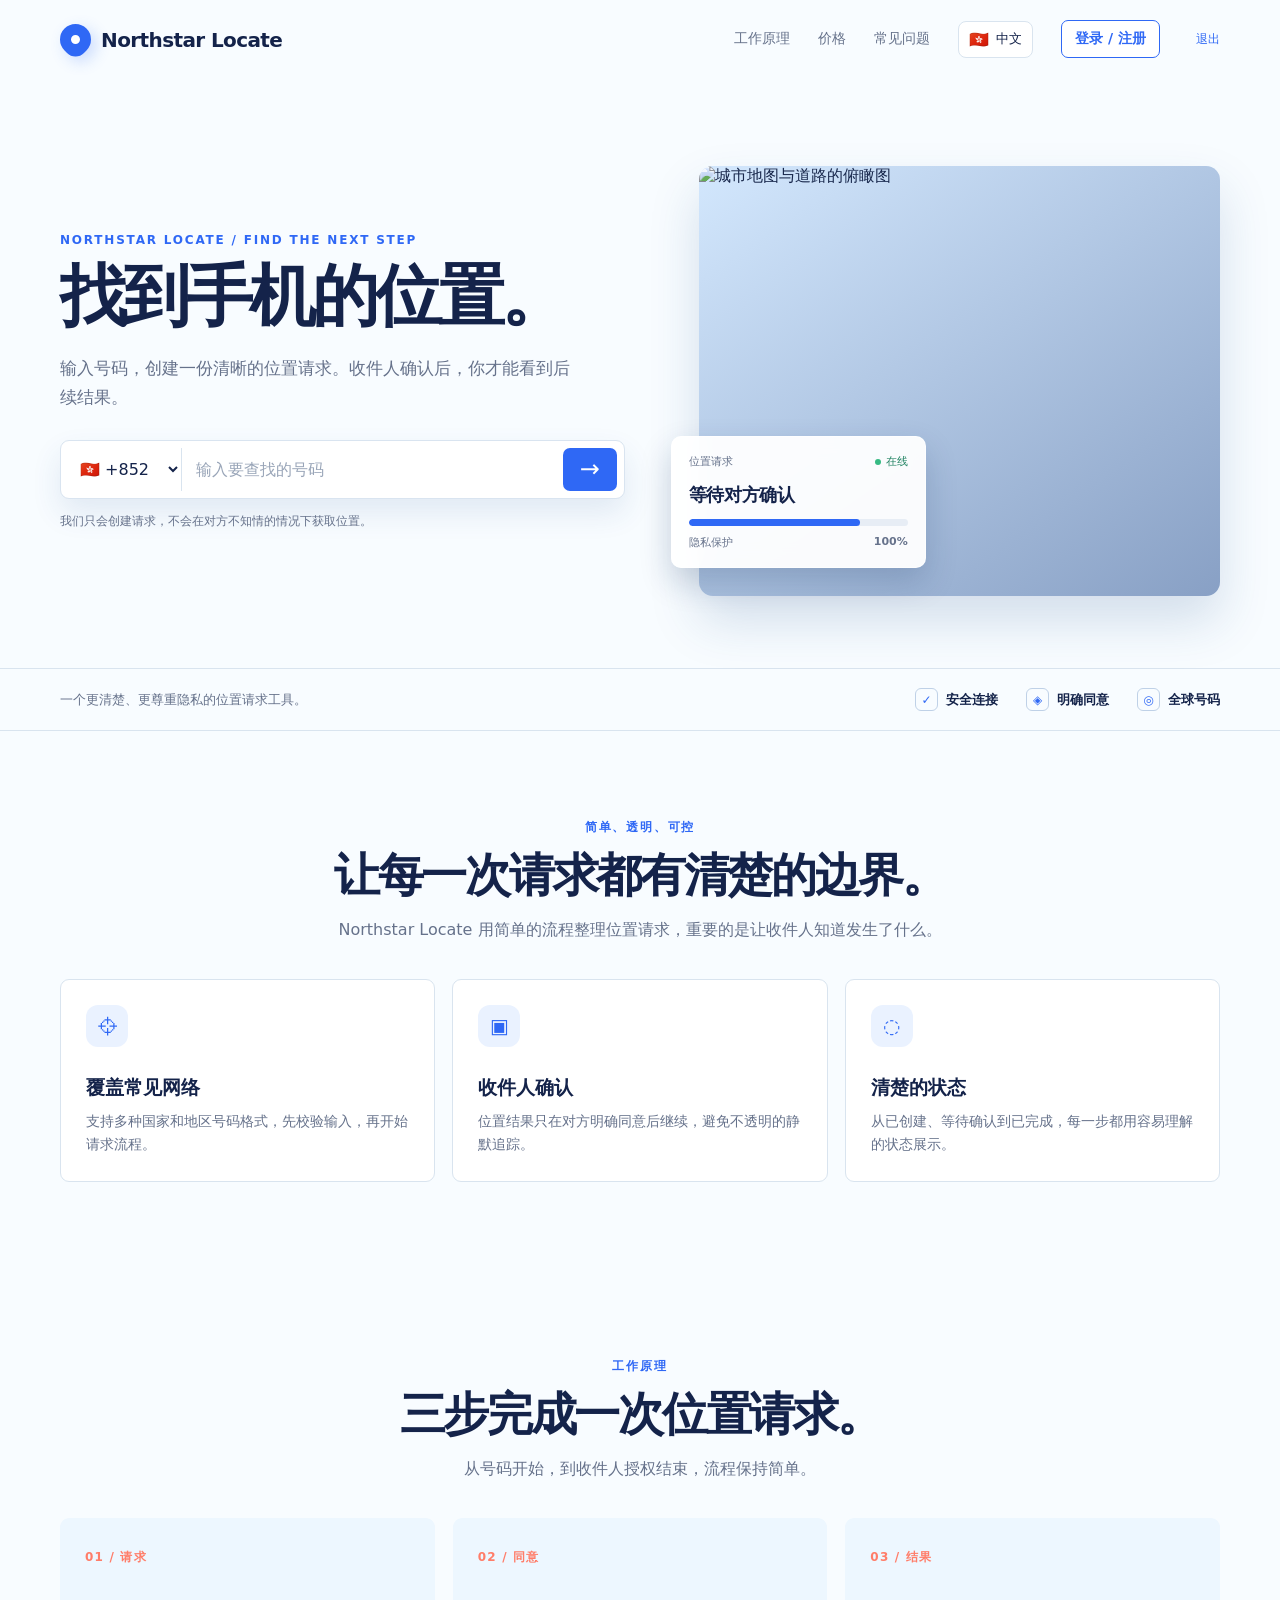
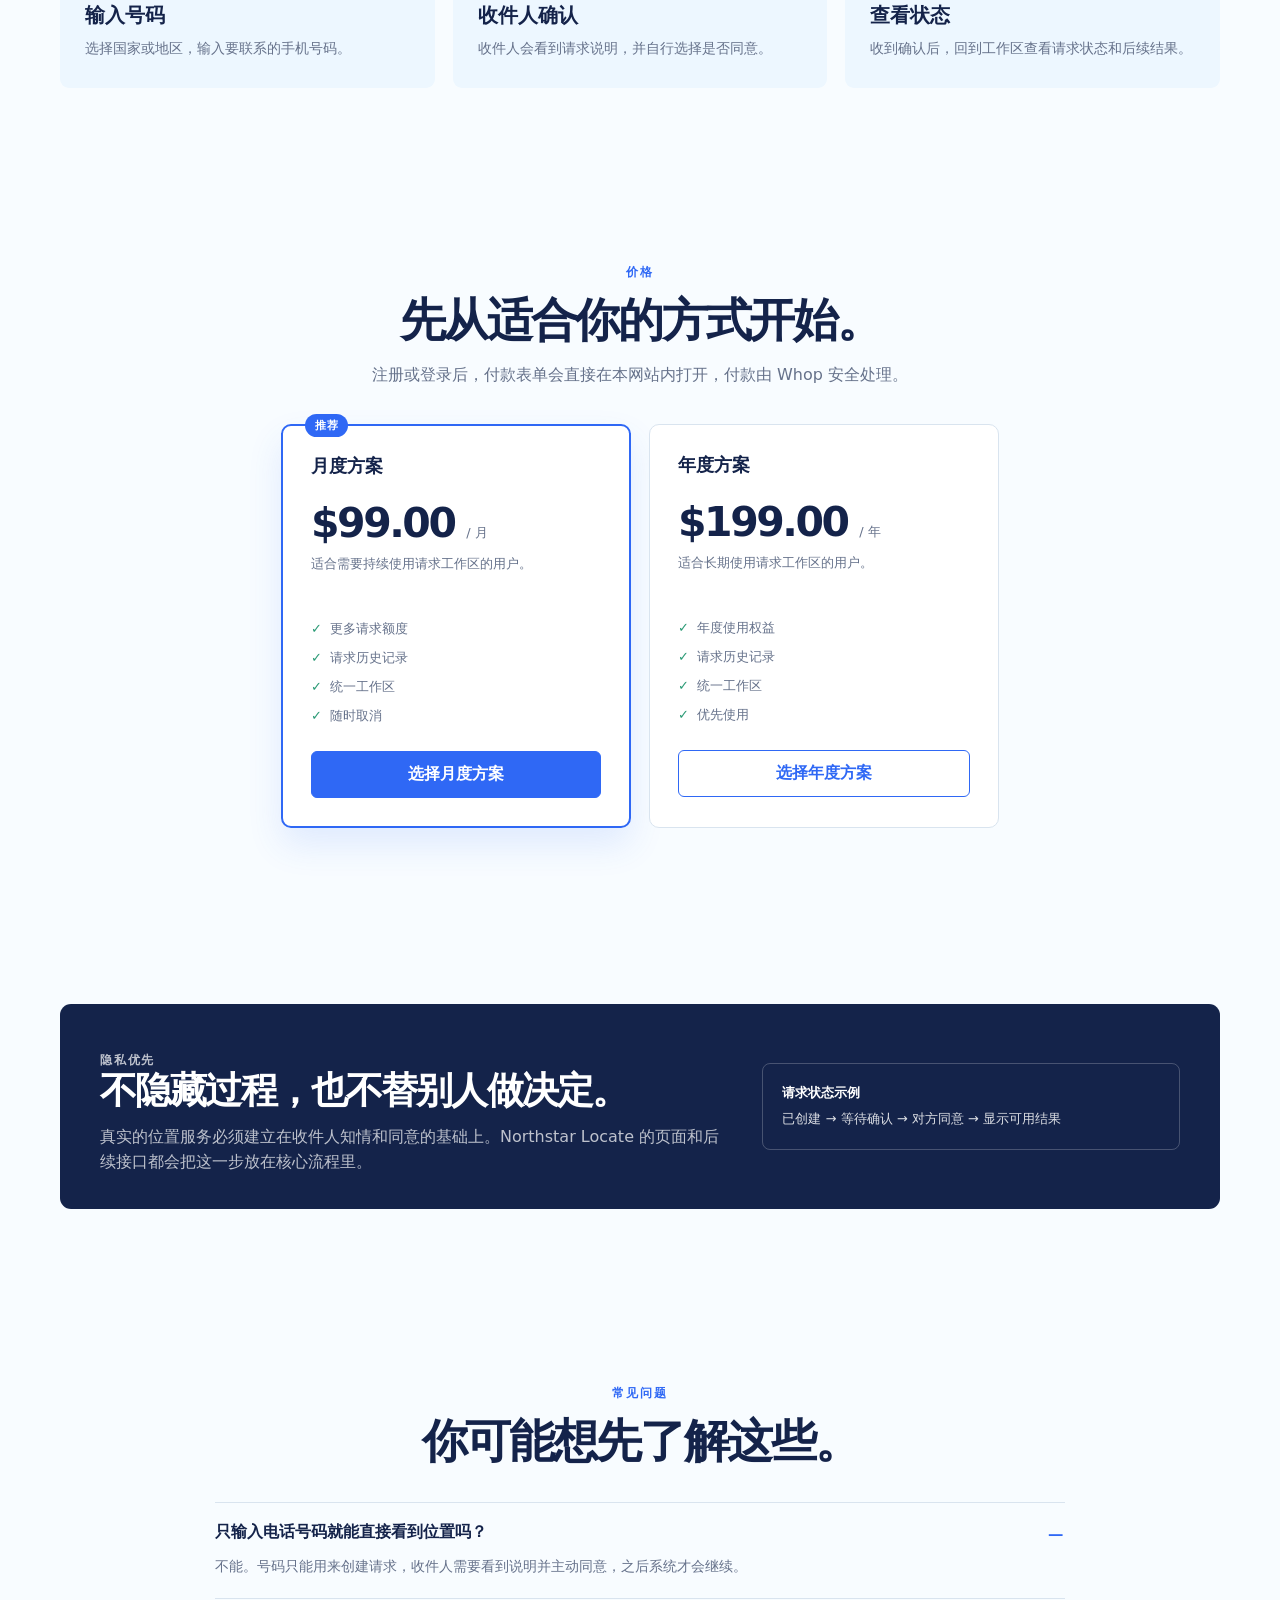
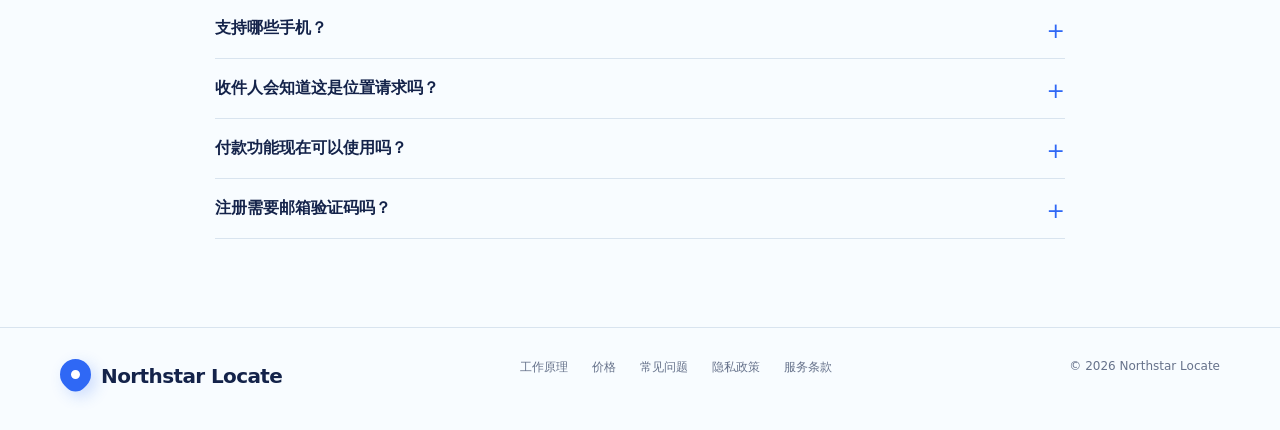
==== commit 99a9cadc: "Replace Stripe checkout with Whop and add customer accounts" ====
--- a/public/index.html
+++ b/public/index.html
@@ -1,397 +1,461 @@
-<!doctype html>
-<html lang="zh-CN">
-  <head>
-    <meta charset="utf-8">
-    <meta name="viewport" content="width=device-width, initial-scale=1">
-    <meta name="description" content="Northstar Locate：发送经过同意的手机位置请求。">
-    <title>Northstar Locate | 找到方向</title>
-    <script src="https://js.stripe.com/v3/"></script>
-    <style>
-      :root {
-        color-scheme: light;
-        --ink: #14234a;
-        --muted: #66728b;
-        --blue: #2f68f5;
-        --blue-dark: #1e4fca;
-        --sky: #eef8ff;
-        --paper: #f8fcff;
-        --line: #d9e4ef;
-        --mint: #dff8ef;
-        --coral: #ff7d69;
-        font-family: Inter, "PingFang SC", "Microsoft YaHei", ui-sans-serif, system-ui, sans-serif;
-        background: var(--paper);
-        color: var(--ink);
-      }
-      * { box-sizing: border-box; }
-      html { scroll-behavior: smooth; }
-      body { margin: 0; min-width: 320px; background: var(--paper); }
-      a { color: inherit; text-decoration: none; }
-      button, input, select { font: inherit; }
-      .shell { width: min(1160px, calc(100% - 40px)); margin: 0 auto; }
-      .site-header { display: flex; align-items: center; justify-content: space-between; min-height: 78px; gap: 20px; }
-      .brand { display: inline-flex; align-items: center; gap: 10px; color: var(--ink); font-size: 20px; font-weight: 800; letter-spacing: -.03em; }
-      .brand-mark { position: relative; width: 31px; height: 31px; display: grid; place-items: center; border-radius: 50% 50% 50% 12px; background: var(--blue); color: #fff; transform: rotate(-45deg); box-shadow: 0 7px 15px rgb(47 104 245 / 22%); }
-      .brand-mark::after { content: ""; width: 9px; height: 9px; border-radius: 50%; background: #fff; }
-      .brand-name { transform: translateY(1px); }
-      .nav { display: flex; align-items: center; gap: 28px; color: var(--muted); font-size: 14px; }
-      .nav a:hover { color: var(--blue); }
-      .language { display: inline-flex; align-items: center; gap: 7px; padding: 8px 10px; border: 1px solid var(--line); border-radius: 8px; color: var(--ink); background: #fff; font-size: 13px; }
-      .flag { font-size: 16px; }
-      .menu-toggle { display: none; width: 40px; height: 40px; border: 0; background: transparent; color: var(--ink); cursor: pointer; font-size: 24px; }
-      .hero { display: grid; grid-template-columns: minmax(0, 1.04fr) minmax(350px, .96fr); align-items: center; gap: 74px; padding: 88px 0 72px; }
-      .hero > * { min-width: 0; }
-      .eyebrow { margin: 0 0 15px; color: var(--blue); font-size: 12px; font-weight: 800; letter-spacing: .15em; text-transform: uppercase; }
-      h1 { max-width: 620px; margin: 0; color: var(--ink); font-size: clamp(42px, 5.2vw, 68px); line-height: 1.04; letter-spacing: -.06em; }
-      .hero-copy { max-width: 520px; margin: 23px 0 0; color: var(--muted); font-size: 17px; line-height: 1.7; }
-      .lookup-form { display: flex; align-items: stretch; width: 100%; max-width: 570px; margin-top: 28px; padding: 7px; background: #fff; border: 1px solid #d9e4f0; border-radius: 9px; box-shadow: 0 14px 30px rgb(33 80 143 / 11%); }
-      .lookup-form select { width: 114px; border: 0; border-right: 1px solid var(--line); outline: 0; background: #fff; color: var(--ink); padding: 0 8px; cursor: pointer; }
-      .lookup-form input { min-width: 0; flex: 1; border: 0; outline: 0; background: #fff; padding: 12px 14px; color: var(--ink); }
-      .lookup-form input::placeholder { color: #99a5b8; }
-      .lookup-form button { width: 54px; border: 0; border-radius: 7px; background: var(--blue); color: #fff; font-size: 24px; cursor: pointer; transition: background .18s ease, transform .18s ease; }
-      .lookup-form button:hover { background: var(--blue-dark); transform: translateX(1px); }
-      .form-note { margin: 13px 0 0; color: var(--muted); font-size: 12px; line-height: 1.5; }
-      .result { display: none; max-width: 570px; margin-top: 15px; padding: 15px 17px; border: 1px solid #bfe9d9; border-radius: 8px; background: var(--mint); color: #17654f; font-size: 14px; line-height: 1.55; }
-      .result.show { display: block; }
-      .result strong { display: block; margin-bottom: 3px; }
-      .hero-visual { position: relative; min-height: 430px; }
-      .visual-frame { position: relative; overflow: hidden; height: 430px; border-radius: 14px; background: #dceeff; box-shadow: 0 25px 50px rgb(31 77 137 / 17%); }
-      .visual-frame img { width: 100%; height: 100%; display: block; object-fit: cover; filter: saturate(.77) brightness(1.04); }
-      .visual-frame::after { content: ""; position: absolute; inset: 0; background: linear-gradient(145deg, rgb(41 108 219 / 5%), rgb(20 52 116 / 42%)); pointer-events: none; }
-      .status-card { position: absolute; left: -28px; bottom: 28px; z-index: 1; width: 255px; padding: 17px; border: 1px solid rgb(255 255 255 / 65%); border-radius: 10px; background: rgb(255 255 255 / 94%); box-shadow: 0 14px 32px rgb(17 43 91 / 20%); backdrop-filter: blur(10px); }
-      .status-top { display: flex; align-items: center; justify-content: space-between; color: var(--muted); font-size: 11px; }
-      .online { display: inline-flex; align-items: center; gap: 5px; color: #248564; }
-      .online::before { content: ""; width: 6px; height: 6px; border-radius: 50%; background: #36ba83; }
-      .status-card h3 { margin: 14px 0 12px; font-size: 18px; letter-spacing: -.02em; }
-      .status-bar { height: 7px; border-radius: 99px; background: #e7edf5; overflow: hidden; }
-      .status-bar span { display: block; width: 78%; height: 100%; border-radius: inherit; background: var(--blue); }
-      .status-meta { display: flex; justify-content: space-between; margin-top: 9px; color: var(--muted); font-size: 11px; }
-      .trust-strip { border-top: 1px solid var(--line); border-bottom: 1px solid var(--line); padding: 19px 0; }
-      .trust-inner { display: flex; align-items: center; justify-content: space-between; gap: 24px; color: var(--muted); font-size: 13px; }
-      .trust-items { display: flex; align-items: center; gap: 28px; flex-wrap: wrap; }
-      .trust-item { display: inline-flex; align-items: center; gap: 8px; color: var(--ink); font-weight: 700; }
-      .trust-icon { width: 23px; height: 23px; display: grid; place-items: center; border: 1px solid #bfd1e7; border-radius: 6px; color: var(--blue); font-size: 12px; }
-      section { padding: 88px 0; }
-      .section-heading { max-width: 680px; margin: 0 auto 36px; text-align: center; }
-      h2 { margin: 0; font-size: clamp(31px, 4vw, 46px); line-height: 1.08; letter-spacing: -.05em; }
-      .section-heading p:not(.eyebrow) { margin: 16px auto 0; color: var(--muted); line-height: 1.65; }
-      .benefit-grid { display: grid; grid-template-columns: repeat(3, 1fr); gap: 17px; }
-      .benefit-card { padding: 25px; border: 1px solid var(--line); border-radius: 9px; background: #fff; }
-      .benefit-icon { width: 42px; height: 42px; display: grid; place-items: center; border-radius: 12px; background: #eaf2ff; color: var(--blue); font-size: 20px; }
-      .benefit-card h3 { margin: 28px 0 9px; font-size: 19px; }
-      .benefit-card p { margin: 0; color: var(--muted); font-size: 14px; line-height: 1.65; }
-      .steps { display: grid; grid-template-columns: repeat(3, 1fr); gap: 18px; }
-      .step { position: relative; padding: 28px 25px; border-radius: 9px; background: #edf7ff; }
-      .step-number { color: var(--coral); font-size: 12px; font-weight: 800; letter-spacing: .1em; }
-      .step h3 { margin: 36px 0 8px; font-size: 20px; }
-      .step p { margin: 0; color: var(--muted); font-size: 14px; line-height: 1.65; }
-      .pricing { display: grid; grid-template-columns: repeat(2, minmax(0, 350px)); justify-content: center; gap: 18px; }
-      .price-card { position: relative; padding: 28px; border: 1px solid var(--line); border-radius: 10px; background: #fff; }
-      .price-card.featured { border: 2px solid var(--blue); box-shadow: 0 17px 35px rgb(47 104 245 / 12%); }
-      .price-badge { position: absolute; top: -12px; left: 22px; padding: 4px 10px; border-radius: 99px; background: var(--blue); color: #fff; font-size: 11px; font-weight: 800; letter-spacing: .05em; }
-      .price-card h3 { margin: 0; font-size: 18px; }
-      .price { margin: 21px 0 7px; color: var(--ink); font-size: 41px; font-weight: 800; letter-spacing: -.06em; }
-      .price small { color: var(--muted); font-size: 13px; font-weight: 500; letter-spacing: 0; }
-      .price-copy { min-height: 43px; margin: 0; color: var(--muted); font-size: 13px; line-height: 1.55; }
-      .plan-list { display: grid; gap: 11px; margin: 23px 0 26px; padding: 0; list-style: none; color: var(--muted); font-size: 13px; }
-      .plan-list li::before { content: "✓"; margin-right: 8px; color: #2a9a75; font-weight: 800; }
-      .plan-button { width: 100%; border: 1px solid var(--blue); border-radius: 6px; padding: 12px 14px; background: #fff; color: var(--blue); font-weight: 750; cursor: pointer; }
-      .featured .plan-button { background: var(--blue); color: #fff; }
-      .plan-button:hover { background: #eaf2ff; }
-      .featured .plan-button:hover { background: var(--blue-dark); }
-      .faq-list { max-width: 850px; margin: 0 auto; }
-      details { border-top: 1px solid var(--line); padding: 19px 0; }
-      details:last-child { border-bottom: 1px solid var(--line); }
-      summary { cursor: pointer; list-style: none; color: var(--ink); font-weight: 700; }
-      summary::-webkit-details-marker { display: none; }
-      summary::after { content: "+"; float: right; color: var(--blue); font-size: 22px; font-weight: 400; }
-      details[open] summary::after { content: "−"; }
-      details p { max-width: 720px; margin: 12px 0 0; color: var(--muted); line-height: 1.7; font-size: 14px; }
-      .consent-band { display: grid; grid-template-columns: 1.2fr .8fr; align-items: center; gap: 36px; padding: 34px 40px; border-radius: 11px; background: var(--ink); color: #fff; }
-      .consent-band h2 { font-size: clamp(27px, 3vw, 37px); }
-      .consent-band p { margin: 13px 0 0; color: rgb(255 255 255 / 72%); line-height: 1.6; }
-      .consent-box { padding: 19px; border: 1px solid rgb(255 255 255 / 22%); border-radius: 8px; color: rgb(255 255 255 / 85%); font-size: 13px; line-height: 1.6; }
-      .consent-box strong { display: block; margin-bottom: 5px; color: #fff; }
-      footer { border-top: 1px solid var(--line); padding: 31px 0 40px; color: var(--muted); font-size: 12px; }
-      .footer-inner { display: flex; align-items: flex-start; justify-content: space-between; gap: 28px; }
-      .footer-links { display: flex; gap: 24px; flex-wrap: wrap; }
-      .footer-links a:hover { color: var(--blue); }
-      .sr-only { position: absolute; width: 1px; height: 1px; padding: 0; margin: -1px; overflow: hidden; clip: rect(0,0,0,0); white-space: nowrap; border: 0; }
-      .payment-modal { position: fixed; inset: 0; z-index: 20; display: none; place-items: center; padding: 20px; background: rgb(20 35 74 / 48%); }
-      .payment-modal.open { display: grid; }
-      .payment-dialog { width: min(100%, 560px); max-height: min(760px, calc(100vh - 40px)); overflow: auto; padding: 28px; border: 1px solid var(--line); border-radius: 12px; background: #fff; box-shadow: 0 24px 70px rgb(20 35 74 / 30%); }
-      .payment-header { display: flex; align-items: flex-start; justify-content: space-between; gap: 22px; }
-      .payment-header h2 { margin: 0; color: var(--ink); font-size: 28px; letter-spacing: -.04em; }
-      .payment-header p:last-child { margin: 9px 0 0; color: var(--muted); font-size: 14px; }
-      .payment-close { width: 36px; height: 36px; flex: 0 0 auto; border: 1px solid var(--line); border-radius: 7px; background: #fff; color: var(--ink); font-size: 24px; line-height: 1; cursor: pointer; }
-      .payment-close:hover { background: var(--sky); }
-      .payment-loading { margin-top: 24px; padding: 19px; border-radius: 8px; background: var(--sky); color: var(--muted); font-size: 14px; }
-      #payment-form { margin-top: 24px; }
-      #payment-element { min-height: 120px; }
-      .payment-submit { width: 100%; margin-top: 22px; border: 0; border-radius: 7px; padding: 14px 16px; background: var(--blue); color: #fff; font-weight: 800; cursor: pointer; }
-      .payment-submit:hover { background: var(--blue-dark); }
-      .payment-submit:disabled { cursor: wait; opacity: .65; }
-      .payment-error { min-height: 20px; margin: 12px 0 0; color: #b42318; font-size: 13px; line-height: 1.5; }
-      body.modal-open { overflow: hidden; }
-      @media (max-width: 850px) { .hero { grid-template-columns: 1fr; gap: 43px; padding-top: 55px; } .hero-visual { min-height: 360px; } .visual-frame { height: 360px; } .status-card { left: 14px; } .benefit-grid,.steps { grid-template-columns: 1fr; } .consent-band { grid-template-columns: 1fr; } }
-      @media (max-width: 620px) { .shell { width: min(100% - 28px, 1160px); } .site-header { min-height: 68px; } .nav { display: none; position: absolute; top: 68px; left: 14px; right: 14px; z-index: 4; flex-direction: column; align-items: stretch; gap: 0; padding: 10px; border: 1px solid var(--line); border-radius: 8px; background: #fff; box-shadow: 0 15px 30px rgb(20 35 74 / 14%); } .nav.open { display: flex; } .nav a,.nav .language { padding: 12px 10px; } .menu-toggle { display: block; } .hero { padding: 44px 0 58px; } h1 { font-size: 45px; } .hero-copy { font-size: 16px; } .lookup-form { padding: 5px; } .lookup-form select { width: 98px; font-size: 13px; } .lookup-form input { padding: 11px 9px; font-size: 14px; } .hero-visual,.visual-frame { min-height: 290px; height: 290px; } .status-card { width: 235px; bottom: 15px; } .trust-inner,.footer-inner { align-items: flex-start; flex-direction: column; } section { padding: 70px 0; } .pricing { grid-template-columns: 1fr; } .consent-band { padding: 28px 22px; } }
-    </style>
-  </head>
-  <body>
-    <header class="shell site-header">
-      <a class="brand" href="#top" aria-label="Northstar Locate 首页"><span class="brand-mark" aria-hidden="true"></span><span class="brand-name">Northstar Locate</span></a>
-      <button class="menu-toggle" type="button" aria-label="打开菜单" aria-expanded="false">☰</button>
-      <nav class="nav" aria-label="主导航">
-        <a href="#how-it-works">工作原理</a>
-        <a href="#pricing">价格</a>
-        <a href="#faq">常见问题</a>
-        <span class="language"><span class="flag">🇭🇰</span> 中文</span>
-      </nav>
-    </header>
-
-    <main id="top">
-      <section class="shell hero">
-        <div>
-          <p class="eyebrow">Northstar Locate / find the next step</p>
-          <h1>找到手机的位置。</h1>
-          <p class="hero-copy">输入号码，创建一份清晰的位置请求。收件人确认后，你才能看到后续结果。</p>
-          <form class="lookup-form" id="lookup-form">
-            <label class="sr-only" for="country">国家或地区</label>
-            <select id="country" name="country" aria-label="国家或地区">
-              <option value="+852">🇭🇰 +852</option>
-              <option value="+86">🇨🇳 +86</option>
-              <option value="+1">🇺🇸 +1</option>
-              <option value="+44">🇬🇧 +44</option>
-              <option value="+61">🇦🇺 +61</option>
-            </select>
-            <label class="sr-only" for="phone">手机号码</label>
-            <input id="phone" name="phone" type="tel" inputmode="tel" autocomplete="tel" placeholder="输入要查找的号码" required>
-            <button type="submit" aria-label="创建位置请求">&#8594;</button>
-          </form>
-          <p class="form-note">我们只会创建请求，不会在对方不知情的情况下获取位置。</p>
-          <div class="result" id="request-result" role="status" aria-live="polite"><strong>请求已准备好</strong><span id="result-copy"></span></div>
-        </div>
-        <div class="hero-visual" aria-label="Northstar Locate 工作区预览">
-          <div class="visual-frame"><img src="/assets/hero-city.jpg" alt="城市地图与道路的俯瞰图"></div>
-          <div class="status-card"><div class="status-top"><span>位置请求</span><span class="online">在线</span></div><h3>等待对方确认</h3><div class="status-bar"><span></span></div><div class="status-meta"><span>隐私保护</span><strong>100%</strong></div></div>
-        </div>
-      </section>
-
-      <div class="trust-strip"><div class="shell trust-inner"><span>一个更清楚、更尊重隐私的位置请求工具。</span><div class="trust-items"><span class="trust-item"><span class="trust-icon">✓</span>安全连接</span><span class="trust-item"><span class="trust-icon">◈</span>明确同意</span><span class="trust-item"><span class="trust-icon">◎</span>全球号码</span></div></div></div>
-
-      <section class="shell" id="features">
-        <div class="section-heading"><p class="eyebrow">简单、透明、可控</p><h2>让每一次请求都有清楚的边界。</h2><p>Northstar Locate 用简单的流程整理位置请求，重要的是让收件人知道发生了什么。</p></div>
-        <div class="benefit-grid">
-          <article class="benefit-card"><div class="benefit-icon">⌖</div><h3>覆盖常见网络</h3><p>支持多种国家和地区号码格式，先校验输入，再开始请求流程。</p></article>
-          <article class="benefit-card"><div class="benefit-icon">▣</div><h3>收件人确认</h3><p>位置结果只在对方明确同意后继续，避免不透明的静默追踪。</p></article>
-          <article class="benefit-card"><div class="benefit-icon">◌</div><h3>清楚的状态</h3><p>从已创建、等待确认到已完成，每一步都用容易理解的状态展示。</p></article>
-        </div>
-      </section>
-
-      <section class="shell" id="how-it-works">
-        <div class="section-heading"><p class="eyebrow">工作原理</p><h2>三步完成一次位置请求。</h2><p>从号码开始，到收件人授权结束，流程保持简单。</p></div>
-        <div class="steps"><article class="step"><span class="step-number">01 / 请求</span><h3>输入号码</h3><p>选择国家或地区，输入要联系的手机号码。</p></article><article class="step"><span class="step-number">02 / 同意</span><h3>收件人确认</h3><p>收件人会看到请求说明，并自行选择是否同意。</p></article><article class="step"><span class="step-number">03 / 结果</span><h3>查看状态</h3><p>收到确认后，回到工作区查看请求状态和后续结果。</p></article></div>
-      </section>
-
-      <section class="shell" id="pricing">
-        <div class="section-heading"><p class="eyebrow">价格</p><h2>先从适合你的方式开始。</h2><p>选择方案后，付款表单会直接在本网站内打开，卡片信息由 Stripe 安全处理。</p></div>
-<div class="pricing">
-  <article class="price-card featured">
-    <span class="price-badge">推荐</span>
-    <h3>月度方案</h3>
-    <div class="price">$99.00 <small>/ 月</small></div>
-    <p class="price-copy">适合需要持续使用请求工作区的用户。</p>
-    <ul class="plan-list">
-      <li>更多请求额度</li>
-      <li>请求历史记录</li>
-      <li>统一工作区</li>
-      <li>随时取消</li>
-    </ul>
-    <button class="plan-button" type="button" data-plan="monthly">
-      选择月度方案
-    </button>
-  </article>
-
-  <article class="price-card">
-    <h3>年度方案</h3>
-    <div class="price">$199.00 <small>/ 年</small></div>
-    <p class="price-copy">适合长期使用请求工作区的用户。</p>
-    <ul class="plan-list">
-      <li>年度使用权益</li>
-      <li>请求历史记录</li>
-      <li>优先使用</li>
-      <li>随时取消</li>
-    </ul>
-    <button class="plan-button" type="button" data-plan="yearly">
-      选择年度方案
-    </button>
-  </article>
-</div>
-      </section>
-
-      <section class="shell"><div class="consent-band"><div><p class="eyebrow">隐私优先</p><h2>不隐藏过程，也不替别人做决定。</h2><p>真实的位置服务必须建立在收件人知情和同意的基础上。Northstar Locate 的页面和后续接口都会把这一步放在核心流程里。</p></div><div class="consent-box"><strong>请求状态示例</strong>已创建 → 等待确认 → 对方同意 → 显示可用结果</div></div></section>
-
-      <section class="shell" id="faq"><div class="section-heading"><p class="eyebrow">常见问题</p><h2>你可能想先了解这些。</h2></div><div class="faq-list"><details open><summary>只输入电话号码就能直接看到位置吗？</summary><p>不能。号码只能用来创建请求，收件人需要看到说明并主动同意，之后系统才会继续。</p></details><details><summary>支持哪些手机？</summary><p>页面支持常见国家和地区的手机号码格式，真正的短信和位置服务接口将在后续接入后决定实际覆盖范围。</p></details><details><summary>收件人会知道这是位置请求吗？</summary><p>会。正式版本应明确说明请求目的、有效时间和可选的同意或拒绝操作。</p></details><details><summary>付款功能现在可以使用吗？</summary><p>选择价格方案后，Stripe Payment Element 会在本网站内打开，付款由 Stripe 处理。</p></details><details><summary>我的输入会保存吗？</summary><p>当前演示只在浏览器本地显示请求状态，不会把号码发送到外部服务。</p></details></div></section>
-    </main>
-
-    <footer><div class="shell footer-inner"><a class="brand" href="#top"><span class="brand-mark" aria-hidden="true"></span><span class="brand-name">Northstar Locate</span></a><div class="footer-links"><a href="#how-it-works">工作原理</a><a href="#pricing">价格</a><a href="#faq">常见问题</a><a href="#top">隐私政策</a><a href="#top">服务条款</a></div><span>© 2026 Northstar Locate</span></div></footer>
-
-    <div class="payment-modal" id="payment-modal" aria-hidden="true">
-      <div class="payment-dialog" role="dialog" aria-modal="true" aria-labelledby="payment-title">
-        <div class="payment-header">
-          <div>
-            <p class="eyebrow">Stripe 安全付款</p>
-            <h2 id="payment-title">准备付款</h2>
-            <p id="payment-summary">付款信息将在此处加载。</p>
-          </div>
-          <button class="payment-close" id="payment-close" type="button" aria-label="关闭付款窗口">×</button>
-        </div>
-        <div class="payment-loading" id="payment-loading">正在准备安全付款表单…</div>
-        <form id="payment-form" hidden>
-          <div id="payment-element"></div>
-          <button class="payment-submit" id="payment-submit" type="submit">确认付款</button>
-          <div class="payment-error" id="payment-error" role="alert" aria-live="polite"></div>
-        </form>
-      </div>
-    </div>
-
-    <script>
-      const menuToggle = document.querySelector('.menu-toggle');
-      const nav = document.querySelector('.nav');
-      const lookupForm = document.querySelector('#lookup-form');
-      const country = document.querySelector('#country');
-      const phone = document.querySelector('#phone');
-      const result = document.querySelector('#request-result');
-      const resultCopy = document.querySelector('#result-copy');
-
-      menuToggle.addEventListener('click', () => {
-        const open = nav.classList.toggle('open');
-        menuToggle.setAttribute('aria-expanded', String(open));
-      });
-
-      lookupForm.addEventListener('submit', (event) => {
-        event.preventDefault();
-        const digits = phone.value.replace(/[^0-9]/g, '');
-        if (digits.length < 6) {
-          result.classList.add('show');
-          result.querySelector('strong').textContent = '请检查号码';
-          resultCopy.textContent = '请输入至少 6 位数字，再创建位置请求。';
-          return;
-        }
-        const masked = digits.length > 4 ? `${digits.slice(0, 2)}••••${digits.slice(-2)}` : digits;
-        result.classList.add('show');
-        result.querySelector('strong').textContent = '请求已准备好';
-        resultCopy.textContent = `${country.value} ${masked} 的请求已在本页生成。下一步需要接入短信和收件人同意服务。`;
-        result.scrollIntoView({ behavior: 'smooth', block: 'nearest' });
-      });
-
-      const paymentModal = document.querySelector('#payment-modal');
-      const paymentClose = document.querySelector('#payment-close');
-      const paymentLoading = document.querySelector('#payment-loading');
-      const paymentForm = document.querySelector('#payment-form');
-      const paymentSummary = document.querySelector('#payment-summary');
-      const paymentSubmit = document.querySelector('#payment-submit');
-      const paymentError = document.querySelector('#payment-error');
-      let stripe;
-      let elements;
-      let paymentElement;
-
-      function closePaymentModal() {
-        paymentModal.classList.remove('open');
-        paymentModal.setAttribute('aria-hidden', 'true');
-        document.body.classList.remove('modal-open');
-        paymentError.textContent = '';
-      }
-
-      function money(amount, currency) {
-        return new Intl.NumberFormat(undefined, { style: 'currency', currency: currency.toUpperCase() }).format(amount / 100);
-      }
-
-      async function openPayment(planId) {
-        paymentModal.classList.add('open');
-        paymentModal.setAttribute('aria-hidden', 'false');
-        document.body.classList.add('modal-open');
-        paymentLoading.hidden = false;
-        paymentForm.hidden = true;
-        paymentError.textContent = '';
-        if (paymentElement) {
-          paymentElement.unmount();
-          paymentElement = null;
-        }
-        paymentSummary.textContent = '正在连接 Stripe…';
-        try {
-          const configResponse = await fetch('/api/config', { cache: 'no-store' });
-          const siteConfig = await configResponse.json();
-          if (!configResponse.ok || !siteConfig.publishableKey) throw new Error('付款暂时不可用，请稍后再试。');
-          const plan = siteConfig.plans && siteConfig.plans[planId];
-          if (!plan) throw new Error('未找到该付款方案。');
-          paymentSummary.textContent = `${plan.productName} · ${money(plan.amount, plan.currency)}`;
-          stripe = stripe || Stripe(siteConfig.publishableKey);
-          const intentResponse = await fetch('/api/create-payment-intent', {
-            method: 'POST',
-            headers: { 'Content-Type': 'application/json', 'Idempotency-Key': `northstar-${planId}-${crypto.randomUUID()}` },
-            body: JSON.stringify({ planId }),
-          });
-          const intent = await intentResponse.json();
-          if (!intentResponse.ok) throw new Error(intent.error || '无法创建付款。');
-          elements = stripe.elements({ clientSecret: intent.clientSecret, appearance: { theme: 'stripe' } });
-          paymentElement = elements.create('payment', {
-            fields: { billingDetails: { name: 'never' } },
-          });
-          paymentElement.mount('#payment-element');
-          paymentLoading.hidden = true;
-          paymentForm.hidden = false;
-        } catch (error) {
-          paymentLoading.textContent = error.message || '付款初始化失败。';
-        }
-      }
-
-      document.querySelectorAll('[data-plan]').forEach((button) => button.addEventListener('click', () => openPayment(button.dataset.plan)));
-      paymentClose.addEventListener('click', closePaymentModal);
-      paymentModal.addEventListener('click', (event) => { if (event.target === paymentModal) closePaymentModal(); });
-      document.addEventListener('keydown', (event) => { if (event.key === 'Escape' && paymentModal.classList.contains('open')) closePaymentModal(); });
-      paymentForm.addEventListener('submit', async (event) => {
-  event.preventDefault();
-  if (!stripe || !elements) return;
-
-  paymentSubmit.disabled = true;
-  paymentSubmit.textContent = '正在处理…';
-  paymentError.textContent = '';
-
-  try {
-    const result = await stripe.confirmPayment({
-      elements,
-      confirmParams: {
-        return_url: `${window.location.origin}/return.html`,
-        payment_method_data: {
-          billing_details: { name: 'N/A' },
-        },
-      },
-      redirect: 'if_required',
-    });
-
-    if (result.error) {
-      paymentError.textContent =
-        result.error.message || '付款未完成，请检查信息后重试。';
-    } else if (result.paymentIntent?.status === 'succeeded') {
-      paymentError.textContent = '付款成功。';
-    } else if (result.paymentIntent?.status === 'processing') {
-      paymentError.textContent = '付款正在确认中，请稍候查看状态。';
-    } else {
-      paymentError.textContent =
-        `付款状态：${result.paymentIntent?.status || '未完成'}。`;
-    }
-  } catch (error) {
-    console.error('Stripe confirmPayment failed', error);
-    paymentError.textContent = '支付处理出现问题，请重试。';
-  } finally {
-    paymentSubmit.disabled = false;
-    paymentSubmit.textContent = '确认付款';
-  }
-});
-      document.querySelectorAll('.nav a').forEach((link) => link.addEventListener('click', () => {
-        nav.classList.remove('open');
-        menuToggle.setAttribute('aria-expanded', 'false');
-      }));
-    </script>
-  </body>
-</html>
+<!doctype html>
+<html lang="zh-CN">
+  <head>
+    <meta charset="utf-8">
+    <meta name="viewport" content="width=device-width, initial-scale=1">
+    <meta name="description" content="Northstar Locate：发送经过同意的手机位置请求。">
+    <title>Northstar Locate | 找到方向</title>
+    <script src="https://cdn.whop.com/elements/amber/elements.js" data-whop-elements></script>
+    <style>
+      :root {
+        color-scheme: light;
+        --ink: #14234a;
+        --muted: #66728b;
+        --blue: #2f68f5;
+        --blue-dark: #1e4fca;
+        --sky: #eef8ff;
+        --paper: #f8fcff;
+        --line: #d9e4ef;
+        --mint: #dff8ef;
+        --coral: #ff7d69;
+        font-family: Inter, "PingFang SC", "Microsoft YaHei", ui-sans-serif, system-ui, sans-serif;
+        background: var(--paper);
+        color: var(--ink);
+      }
+      * { box-sizing: border-box; }
+      html { scroll-behavior: smooth; }
+      body { margin: 0; min-width: 320px; background: var(--paper); }
+      a { color: inherit; text-decoration: none; }
+      button, input, select { font: inherit; }
+      .shell { width: min(1160px, calc(100% - 40px)); margin: 0 auto; }
+      .site-header { display: flex; align-items: center; justify-content: space-between; min-height: 78px; gap: 20px; }
+      .brand { display: inline-flex; align-items: center; gap: 10px; color: var(--ink); font-size: 20px; font-weight: 800; letter-spacing: -.03em; }
+      .brand-mark { position: relative; width: 31px; height: 31px; display: grid; place-items: center; border-radius: 50% 50% 50% 12px; background: var(--blue); color: #fff; transform: rotate(-45deg); box-shadow: 0 7px 15px rgb(47 104 245 / 22%); }
+      .brand-mark::after { content: ""; width: 9px; height: 9px; border-radius: 50%; background: #fff; }
+      .brand-name { transform: translateY(1px); }
+      .nav { display: flex; align-items: center; gap: 28px; color: var(--muted); font-size: 14px; }
+      .nav a:hover { color: var(--blue); }
+      .account-button { border: 1px solid var(--blue); border-radius: 7px; padding: 9px 13px; background: #fff; color: var(--blue); font-weight: 750; cursor: pointer; }
+      .account-button:hover { background: #eaf2ff; }
+      .account-state { display: inline-flex; align-items: center; gap: 8px; color: var(--ink); font-size: 13px; }
+      .account-email { max-width: 180px; overflow: hidden; text-overflow: ellipsis; white-space: nowrap; }
+      .account-logout { border: 0; padding: 0; background: transparent; color: var(--blue); font-size: 12px; cursor: pointer; }
+      .language { display: inline-flex; align-items: center; gap: 7px; padding: 8px 10px; border: 1px solid var(--line); border-radius: 8px; color: var(--ink); background: #fff; font-size: 13px; }
+      .flag { font-size: 16px; }
+      .menu-toggle { display: none; width: 40px; height: 40px; border: 0; background: transparent; color: var(--ink); cursor: pointer; font-size: 24px; }
+      .hero { display: grid; grid-template-columns: minmax(0, 1.04fr) minmax(350px, .96fr); align-items: center; gap: 74px; padding: 88px 0 72px; }
+      .hero > * { min-width: 0; }
+      .eyebrow { margin: 0 0 15px; color: var(--blue); font-size: 12px; font-weight: 800; letter-spacing: .15em; text-transform: uppercase; }
+      h1 { max-width: 620px; margin: 0; color: var(--ink); font-size: clamp(42px, 5.2vw, 68px); line-height: 1.04; letter-spacing: -.06em; }
+      .hero-copy { max-width: 520px; margin: 23px 0 0; color: var(--muted); font-size: 17px; line-height: 1.7; }
+      .lookup-form { display: flex; align-items: stretch; width: 100%; max-width: 570px; margin-top: 28px; padding: 7px; background: #fff; border: 1px solid #d9e4f0; border-radius: 9px; box-shadow: 0 14px 30px rgb(33 80 143 / 11%); }
+      .lookup-form select { width: 114px; border: 0; border-right: 1px solid var(--line); outline: 0; background: #fff; color: var(--ink); padding: 0 8px; cursor: pointer; }
+      .lookup-form input { min-width: 0; flex: 1; border: 0; outline: 0; background: #fff; padding: 12px 14px; color: var(--ink); }
+      .lookup-form input::placeholder { color: #99a5b8; }
+      .lookup-form button { width: 54px; border: 0; border-radius: 7px; background: var(--blue); color: #fff; font-size: 24px; cursor: pointer; transition: background .18s ease, transform .18s ease; }
+      .lookup-form button:hover { background: var(--blue-dark); transform: translateX(1px); }
+      .form-note { margin: 13px 0 0; color: var(--muted); font-size: 12px; line-height: 1.5; }
+      .result { display: none; max-width: 570px; margin-top: 15px; padding: 15px 17px; border: 1px solid #bfe9d9; border-radius: 8px; background: var(--mint); color: #17654f; font-size: 14px; line-height: 1.55; }
+      .result.show { display: block; }
+      .result strong { display: block; margin-bottom: 3px; }
+      .hero-visual { position: relative; min-height: 430px; }
+      .visual-frame { position: relative; overflow: hidden; height: 430px; border-radius: 14px; background: #dceeff; box-shadow: 0 25px 50px rgb(31 77 137 / 17%); }
+      .visual-frame img { width: 100%; height: 100%; display: block; object-fit: cover; filter: saturate(.77) brightness(1.04); }
+      .visual-frame::after { content: ""; position: absolute; inset: 0; background: linear-gradient(145deg, rgb(41 108 219 / 5%), rgb(20 52 116 / 42%)); pointer-events: none; }
+      .status-card { position: absolute; left: -28px; bottom: 28px; z-index: 1; width: 255px; padding: 17px; border: 1px solid rgb(255 255 255 / 65%); border-radius: 10px; background: rgb(255 255 255 / 94%); box-shadow: 0 14px 32px rgb(17 43 91 / 20%); backdrop-filter: blur(10px); }
+      .status-top { display: flex; align-items: center; justify-content: space-between; color: var(--muted); font-size: 11px; }
+      .online { display: inline-flex; align-items: center; gap: 5px; color: #248564; }
+      .online::before { content: ""; width: 6px; height: 6px; border-radius: 50%; background: #36ba83; }
+      .status-card h3 { margin: 14px 0 12px; font-size: 18px; letter-spacing: -.02em; }
+      .status-bar { height: 7px; border-radius: 99px; background: #e7edf5; overflow: hidden; }
+      .status-bar span { display: block; width: 78%; height: 100%; border-radius: inherit; background: var(--blue); }
+      .status-meta { display: flex; justify-content: space-between; margin-top: 9px; color: var(--muted); font-size: 11px; }
+      .trust-strip { border-top: 1px solid var(--line); border-bottom: 1px solid var(--line); padding: 19px 0; }
+      .trust-inner { display: flex; align-items: center; justify-content: space-between; gap: 24px; color: var(--muted); font-size: 13px; }
+      .trust-items { display: flex; align-items: center; gap: 28px; flex-wrap: wrap; }
+      .trust-item { display: inline-flex; align-items: center; gap: 8px; color: var(--ink); font-weight: 700; }
+      .trust-icon { width: 23px; height: 23px; display: grid; place-items: center; border: 1px solid #bfd1e7; border-radius: 6px; color: var(--blue); font-size: 12px; }
+      section { padding: 88px 0; }
+      .section-heading { max-width: 680px; margin: 0 auto 36px; text-align: center; }
+      h2 { margin: 0; font-size: clamp(31px, 4vw, 46px); line-height: 1.08; letter-spacing: -.05em; }
+      .section-heading p:not(.eyebrow) { margin: 16px auto 0; color: var(--muted); line-height: 1.65; }
+      .benefit-grid { display: grid; grid-template-columns: repeat(3, 1fr); gap: 17px; }
+      .benefit-card { padding: 25px; border: 1px solid var(--line); border-radius: 9px; background: #fff; }
+      .benefit-icon { width: 42px; height: 42px; display: grid; place-items: center; border-radius: 12px; background: #eaf2ff; color: var(--blue); font-size: 20px; }
+      .benefit-card h3 { margin: 28px 0 9px; font-size: 19px; }
+      .benefit-card p { margin: 0; color: var(--muted); font-size: 14px; line-height: 1.65; }
+      .steps { display: grid; grid-template-columns: repeat(3, 1fr); gap: 18px; }
+      .step { position: relative; padding: 28px 25px; border-radius: 9px; background: #edf7ff; }
+      .step-number { color: var(--coral); font-size: 12px; font-weight: 800; letter-spacing: .1em; }
+      .step h3 { margin: 36px 0 8px; font-size: 20px; }
+      .step p { margin: 0; color: var(--muted); font-size: 14px; line-height: 1.65; }
+      .pricing { display: grid; grid-template-columns: repeat(2, minmax(0, 350px)); justify-content: center; gap: 18px; }
+      .price-card { position: relative; padding: 28px; border: 1px solid var(--line); border-radius: 10px; background: #fff; }
+      .price-card.featured { border: 2px solid var(--blue); box-shadow: 0 17px 35px rgb(47 104 245 / 12%); }
+      .price-badge { position: absolute; top: -12px; left: 22px; padding: 4px 10px; border-radius: 99px; background: var(--blue); color: #fff; font-size: 11px; font-weight: 800; letter-spacing: .05em; }
+      .price-card h3 { margin: 0; font-size: 18px; }
+      .price { margin: 21px 0 7px; color: var(--ink); font-size: 41px; font-weight: 800; letter-spacing: -.06em; }
+      .price small { color: var(--muted); font-size: 13px; font-weight: 500; letter-spacing: 0; }
+      .price-copy { min-height: 43px; margin: 0; color: var(--muted); font-size: 13px; line-height: 1.55; }
+      .plan-list { display: grid; gap: 11px; margin: 23px 0 26px; padding: 0; list-style: none; color: var(--muted); font-size: 13px; }
+      .plan-list li::before { content: "✓"; margin-right: 8px; color: #2a9a75; font-weight: 800; }
+      .plan-button { width: 100%; border: 1px solid var(--blue); border-radius: 6px; padding: 12px 14px; background: #fff; color: var(--blue); font-weight: 750; cursor: pointer; }
+      .featured .plan-button { background: var(--blue); color: #fff; }
+      .plan-button:hover { background: #eaf2ff; }
+      .featured .plan-button:hover { background: var(--blue-dark); }
+      .faq-list { max-width: 850px; margin: 0 auto; }
+      details { border-top: 1px solid var(--line); padding: 19px 0; }
+      details:last-child { border-bottom: 1px solid var(--line); }
+      summary { cursor: pointer; list-style: none; color: var(--ink); font-weight: 700; }
+      summary::-webkit-details-marker { display: none; }
+      summary::after { content: "+"; float: right; color: var(--blue); font-size: 22px; font-weight: 400; }
+      details[open] summary::after { content: "−"; }
+      details p { max-width: 720px; margin: 12px 0 0; color: var(--muted); line-height: 1.7; font-size: 14px; }
+      .consent-band { display: grid; grid-template-columns: 1.2fr .8fr; align-items: center; gap: 36px; padding: 34px 40px; border-radius: 11px; background: var(--ink); color: #fff; }
+      .consent-band h2 { font-size: clamp(27px, 3vw, 37px); }
+      .consent-band p { margin: 13px 0 0; color: rgb(255 255 255 / 72%); line-height: 1.6; }
+      .consent-box { padding: 19px; border: 1px solid rgb(255 255 255 / 22%); border-radius: 8px; color: rgb(255 255 255 / 85%); font-size: 13px; line-height: 1.6; }
+      .consent-box strong { display: block; margin-bottom: 5px; color: #fff; }
+      footer { border-top: 1px solid var(--line); padding: 31px 0 40px; color: var(--muted); font-size: 12px; }
+      .footer-inner { display: flex; align-items: flex-start; justify-content: space-between; gap: 28px; }
+      .footer-links { display: flex; gap: 24px; flex-wrap: wrap; }
+      .footer-links a:hover { color: var(--blue); }
+      .sr-only { position: absolute; width: 1px; height: 1px; padding: 0; margin: -1px; overflow: hidden; clip: rect(0,0,0,0); white-space: nowrap; border: 0; }
+      .payment-modal { position: fixed; inset: 0; z-index: 20; display: none; place-items: center; padding: 20px; background: rgb(20 35 74 / 48%); }
+      .payment-modal.open { display: grid; }
+      .payment-dialog { width: min(100%, 560px); max-height: min(760px, calc(100vh - 40px)); overflow: auto; padding: 28px; border: 1px solid var(--line); border-radius: 12px; background: #fff; box-shadow: 0 24px 70px rgb(20 35 74 / 30%); }
+      .payment-header { display: flex; align-items: flex-start; justify-content: space-between; gap: 22px; }
+      .payment-header h2 { margin: 0; color: var(--ink); font-size: 28px; letter-spacing: -.04em; }
+      .payment-header p:last-child { margin: 9px 0 0; color: var(--muted); font-size: 14px; }
+      .payment-close { width: 36px; height: 36px; flex: 0 0 auto; border: 1px solid var(--line); border-radius: 7px; background: #fff; color: var(--ink); font-size: 24px; line-height: 1; cursor: pointer; }
+      .payment-close:hover { background: var(--sky); }
+      .payment-loading { margin-top: 24px; padding: 19px; border-radius: 8px; background: var(--sky); color: var(--muted); font-size: 14px; }
+      #payment-form { margin-top: 24px; }
+      #payment-element { min-height: 120px; }
+      .payment-submit { width: 100%; margin-top: 22px; border: 0; border-radius: 7px; padding: 14px 16px; background: var(--blue); color: #fff; font-weight: 800; cursor: pointer; }
+      .payment-submit:hover { background: var(--blue-dark); }
+      .payment-submit:disabled { cursor: wait; opacity: .65; }
+      .payment-error { min-height: 20px; margin: 12px 0 0; color: #b42318; font-size: 13px; line-height: 1.5; }
+      #checkout-element { min-height: 320px; margin-top: 24px; }
+      .auth-modal { position: fixed; inset: 0; z-index: 30; display: none; place-items: center; padding: 20px; background: rgb(20 35 74 / 48%); }
+      .auth-modal.open { display: grid; }
+      .auth-dialog { width: min(100%, 430px); padding: 28px; border: 1px solid var(--line); border-radius: 12px; background: #fff; box-shadow: 0 24px 70px rgb(20 35 74 / 30%); }
+      .auth-head { display: flex; align-items: flex-start; justify-content: space-between; gap: 18px; }
+      .auth-head h2 { margin: 0; font-size: 28px; }
+      .auth-close { width: 36px; height: 36px; border: 1px solid var(--line); border-radius: 7px; background: #fff; color: var(--ink); font-size: 24px; line-height: 1; cursor: pointer; }
+      .auth-tabs { display: grid; grid-template-columns: 1fr 1fr; gap: 4px; margin: 23px 0 18px; padding: 4px; border-radius: 8px; background: var(--sky); }
+      .auth-tab { border: 0; border-radius: 6px; padding: 10px; background: transparent; color: var(--muted); font-weight: 750; cursor: pointer; }
+      .auth-tab.active { background: #fff; color: var(--blue); box-shadow: 0 2px 8px rgb(20 35 74 / 10%); }
+      .auth-form { display: grid; gap: 13px; }
+      .auth-form label { display: grid; gap: 7px; color: var(--ink); font-size: 13px; font-weight: 700; }
+      .auth-form input { width: 100%; border: 1px solid var(--line); border-radius: 6px; padding: 12px; outline: 0; }
+      .auth-form input:focus { border-color: var(--blue); box-shadow: 0 0 0 3px rgb(47 104 245 / 12%); }
+      .auth-submit { border: 0; border-radius: 7px; padding: 13px; background: var(--blue); color: #fff; font-weight: 800; cursor: pointer; }
+      .auth-submit:disabled { cursor: wait; opacity: .65; }
+      .auth-message { min-height: 20px; margin: 3px 0 0; color: #b42318; font-size: 13px; line-height: 1.5; }
+      .auth-hint { margin: 0; color: var(--muted); font-size: 12px; line-height: 1.5; }
+      body.modal-open { overflow: hidden; }
+      @media (max-width: 850px) { .hero { grid-template-columns: 1fr; gap: 43px; padding-top: 55px; } .hero-visual { min-height: 360px; } .visual-frame { height: 360px; } .status-card { left: 14px; } .benefit-grid,.steps { grid-template-columns: 1fr; } .consent-band { grid-template-columns: 1fr; } }
+      @media (max-width: 620px) { .shell { width: min(100% - 28px, 1160px); } .site-header { min-height: 68px; } .nav { display: none; position: absolute; top: 68px; left: 14px; right: 14px; z-index: 4; flex-direction: column; align-items: stretch; gap: 0; padding: 10px; border: 1px solid var(--line); border-radius: 8px; background: #fff; box-shadow: 0 15px 30px rgb(20 35 74 / 14%); } .nav.open { display: flex; } .nav a,.nav .language,.nav .account-button,.nav .account-state { padding: 12px 10px; } .account-state { justify-content: space-between; } .menu-toggle { display: block; } .hero { padding: 44px 0 58px; } h1 { font-size: 45px; } .hero-copy { font-size: 16px; } .lookup-form { padding: 5px; } .lookup-form select { width: 98px; font-size: 13px; } .lookup-form input { padding: 11px 9px; font-size: 14px; } .hero-visual,.visual-frame { min-height: 290px; height: 290px; } .status-card { width: 235px; bottom: 15px; } .trust-inner,.footer-inner { align-items: flex-start; flex-direction: column; } section { padding: 70px 0; } .pricing { grid-template-columns: 1fr; } .consent-band { padding: 28px 22px; } }
+    </style>
+  </head>
+  <body>
+    <header class="shell site-header">
+      <a class="brand" href="#top" aria-label="Northstar Locate 首页"><span class="brand-mark" aria-hidden="true"></span><span class="brand-name">Northstar Locate</span></a>
+      <button class="menu-toggle" type="button" aria-label="打开菜单" aria-expanded="false">☰</button>
+      <nav class="nav" aria-label="主导航">
+        <a href="#how-it-works">工作原理</a>
+        <a href="#pricing">价格</a>
+        <a href="#faq">常见问题</a>
+        <span class="language"><span class="flag">🇭🇰</span> 中文</span>
+        <button class="account-button" id="account-open" type="button">登录 / 注册</button>
+        <span class="account-state" id="account-state" hidden><span class="account-email" id="account-email"></span><button class="account-logout" id="account-logout" type="button">退出</button></span>
+      </nav>
+    </header>
+
+    <main id="top">
+      <section class="shell hero">
+        <div>
+          <p class="eyebrow">Northstar Locate / find the next step</p>
+          <h1>找到手机的位置。</h1>
+          <p class="hero-copy">输入号码，创建一份清晰的位置请求。收件人确认后，你才能看到后续结果。</p>
+          <form class="lookup-form" id="lookup-form">
+            <label class="sr-only" for="country">国家或地区</label>
+            <select id="country" name="country" aria-label="国家或地区">
+              <option value="+852">🇭🇰 +852</option>
+              <option value="+86">🇨🇳 +86</option>
+              <option value="+1">🇺🇸 +1</option>
+              <option value="+44">🇬🇧 +44</option>
+              <option value="+61">🇦🇺 +61</option>
+            </select>
+            <label class="sr-only" for="phone">手机号码</label>
+            <input id="phone" name="phone" type="tel" inputmode="tel" autocomplete="tel" placeholder="输入要查找的号码" required>
+            <button type="submit" aria-label="创建位置请求">&#8594;</button>
+          </form>
+          <p class="form-note">我们只会创建请求，不会在对方不知情的情况下获取位置。</p>
+          <div class="result" id="request-result" role="status" aria-live="polite"><strong>请求已准备好</strong><span id="result-copy"></span></div>
+        </div>
+        <div class="hero-visual" aria-label="Northstar Locate 工作区预览">
+          <div class="visual-frame"><img src="/assets/hero-city.jpg" alt="城市地图与道路的俯瞰图"></div>
+          <div class="status-card"><div class="status-top"><span>位置请求</span><span class="online">在线</span></div><h3>等待对方确认</h3><div class="status-bar"><span></span></div><div class="status-meta"><span>隐私保护</span><strong>100%</strong></div></div>
+        </div>
+      </section>
+
+      <div class="trust-strip"><div class="shell trust-inner"><span>一个更清楚、更尊重隐私的位置请求工具。</span><div class="trust-items"><span class="trust-item"><span class="trust-icon">✓</span>安全连接</span><span class="trust-item"><span class="trust-icon">◈</span>明确同意</span><span class="trust-item"><span class="trust-icon">◎</span>全球号码</span></div></div></div>
+
+      <section class="shell" id="features">
+        <div class="section-heading"><p class="eyebrow">简单、透明、可控</p><h2>让每一次请求都有清楚的边界。</h2><p>Northstar Locate 用简单的流程整理位置请求，重要的是让收件人知道发生了什么。</p></div>
+        <div class="benefit-grid">
+          <article class="benefit-card"><div class="benefit-icon">⌖</div><h3>覆盖常见网络</h3><p>支持多种国家和地区号码格式，先校验输入，再开始请求流程。</p></article>
+          <article class="benefit-card"><div class="benefit-icon">▣</div><h3>收件人确认</h3><p>位置结果只在对方明确同意后继续，避免不透明的静默追踪。</p></article>
+          <article class="benefit-card"><div class="benefit-icon">◌</div><h3>清楚的状态</h3><p>从已创建、等待确认到已完成，每一步都用容易理解的状态展示。</p></article>
+        </div>
+      </section>
+
+      <section class="shell" id="how-it-works">
+        <div class="section-heading"><p class="eyebrow">工作原理</p><h2>三步完成一次位置请求。</h2><p>从号码开始，到收件人授权结束，流程保持简单。</p></div>
+        <div class="steps"><article class="step"><span class="step-number">01 / 请求</span><h3>输入号码</h3><p>选择国家或地区，输入要联系的手机号码。</p></article><article class="step"><span class="step-number">02 / 同意</span><h3>收件人确认</h3><p>收件人会看到请求说明，并自行选择是否同意。</p></article><article class="step"><span class="step-number">03 / 结果</span><h3>查看状态</h3><p>收到确认后，回到工作区查看请求状态和后续结果。</p></article></div>
+      </section>
+
+      <section class="shell" id="pricing">
+        <div class="section-heading"><p class="eyebrow">价格</p><h2>先从适合你的方式开始。</h2><p>注册或登录后，付款表单会直接在本网站内打开，付款由 Whop 安全处理。</p></div>
+        <div class="pricing"><article class="price-card featured"><span class="price-badge">推荐</span><h3>月度方案</h3><div class="price">$99.00 <small>/ 月</small></div><p class="price-copy">适合需要持续使用请求工作区的用户。</p><ul class="plan-list"><li>更多请求额度</li><li>请求历史记录</li><li>统一工作区</li><li>随时取消</li></ul><button class="plan-button" type="button" data-plan="monthly">选择月度方案</button></article><article class="price-card"><h3>年度方案</h3><div class="price">$199.00 <small>/ 年</small></div><p class="price-copy">适合长期使用请求工作区的用户。</p><ul class="plan-list"><li>年度使用权益</li><li>请求历史记录</li><li>统一工作区</li><li>优先使用</li></ul><button class="plan-button" type="button" data-plan="yearly">选择年度方案</button></article></div>
+      </section>
+
+      <section class="shell"><div class="consent-band"><div><p class="eyebrow">隐私优先</p><h2>不隐藏过程，也不替别人做决定。</h2><p>真实的位置服务必须建立在收件人知情和同意的基础上。Northstar Locate 的页面和后续接口都会把这一步放在核心流程里。</p></div><div class="consent-box"><strong>请求状态示例</strong>已创建 → 等待确认 → 对方同意 → 显示可用结果</div></div></section>
+
+      <section class="shell" id="faq"><div class="section-heading"><p class="eyebrow">常见问题</p><h2>你可能想先了解这些。</h2></div><div class="faq-list"><details open><summary>只输入电话号码就能直接看到位置吗？</summary><p>不能。号码只能用来创建请求，收件人需要看到说明并主动同意，之后系统才会继续。</p></details><details><summary>支持哪些手机？</summary><p>页面支持常见国家和地区的手机号码格式，真正的短信和位置服务接口将在后续接入后决定实际覆盖范围。</p></details><details><summary>收件人会知道这是位置请求吗？</summary><p>会。正式版本应明确说明请求目的、有效时间和可选的同意或拒绝操作。</p></details><details><summary>付款功能现在可以使用吗？</summary><p>选择价格方案后，Whop Checkout 会在本网站内打开，付款成功后由服务器 Webhook 更新账号订阅状态。</p></details><details><summary>注册需要邮箱验证码吗？</summary><p>当前版本注册只需要邮箱和至少 8 位密码，不发送验证码。正式启用验证码时，需要接入邮件服务并增加验证码过期、重试限制和已验证状态。</p></details></div></section>
+    </main>
+
+    <footer><div class="shell footer-inner"><a class="brand" href="#top"><span class="brand-mark" aria-hidden="true"></span><span class="brand-name">Northstar Locate</span></a><div class="footer-links"><a href="#how-it-works">工作原理</a><a href="#pricing">价格</a><a href="#faq">常见问题</a><a href="#top">隐私政策</a><a href="#top">服务条款</a></div><span>© 2026 Northstar Locate</span></div></footer>
+
+    <div class="payment-modal" id="payment-modal" aria-hidden="true">
+      <div class="payment-dialog" role="dialog" aria-modal="true" aria-labelledby="payment-title">
+        <div class="payment-header">
+          <div>
+            <p class="eyebrow">Whop 安全付款</p>
+            <h2 id="payment-title">准备付款</h2>
+            <p id="payment-summary">付款信息将在此处加载。</p>
+          </div>
+          <button class="payment-close" id="payment-close" type="button" aria-label="关闭付款窗口">×</button>
+        </div>
+        <div class="payment-loading" id="payment-loading">正在准备安全付款表单…</div>
+        <div id="checkout-element" hidden></div>
+        <div class="payment-error" id="payment-error" role="alert" aria-live="polite"></div>
+      </div>
+    </div>
+
+    <div class="auth-modal" id="auth-modal" aria-hidden="true">
+      <div class="auth-dialog" role="dialog" aria-modal="true" aria-labelledby="auth-title">
+        <div class="auth-head"><div><p class="eyebrow">Northstar Locate 账号</p><h2 id="auth-title">登录后继续</h2></div><button class="auth-close" id="auth-close" type="button" aria-label="关闭账号窗口">×</button></div>
+        <div class="auth-tabs"><button class="auth-tab active" type="button" data-auth-mode="login">登录</button><button class="auth-tab" type="button" data-auth-mode="register">注册</button></div>
+        <form class="auth-form" id="auth-form">
+          <label>邮箱地址<input id="auth-email" name="email" type="email" autocomplete="email" required></label>
+          <label>密码<input id="auth-password" name="password" type="password" autocomplete="current-password" minlength="8" required></label>
+          <p class="auth-hint" id="auth-hint">使用已注册的邮箱和密码登录。</p>
+          <button class="auth-submit" id="auth-submit" type="submit">登录</button>
+          <div class="auth-message" id="auth-message" role="alert" aria-live="polite"></div>
+        </form>
+      </div>
+    </div>
+
+    <script>
+      const menuToggle = document.querySelector('.menu-toggle');
+      const nav = document.querySelector('.nav');
+      const lookupForm = document.querySelector('#lookup-form');
+      const country = document.querySelector('#country');
+      const phone = document.querySelector('#phone');
+      const result = document.querySelector('#request-result');
+      const resultCopy = document.querySelector('#result-copy');
+      const accountOpen = document.querySelector('#account-open');
+      const accountState = document.querySelector('#account-state');
+      const accountEmail = document.querySelector('#account-email');
+      const accountLogout = document.querySelector('#account-logout');
+      const authModal = document.querySelector('#auth-modal');
+      const authClose = document.querySelector('#auth-close');
+      const authForm = document.querySelector('#auth-form');
+      const authEmail = document.querySelector('#auth-email');
+      const authPassword = document.querySelector('#auth-password');
+      const authHint = document.querySelector('#auth-hint');
+      const authSubmit = document.querySelector('#auth-submit');
+      const authMessage = document.querySelector('#auth-message');
+      const authTabs = document.querySelectorAll('[data-auth-mode]');
+      const paymentModal = document.querySelector('#payment-modal');
+      const paymentClose = document.querySelector('#payment-close');
+      const paymentLoading = document.querySelector('#payment-loading');
+      const checkoutElement = document.querySelector('#checkout-element');
+      const paymentSummary = document.querySelector('#payment-summary');
+      const paymentError = document.querySelector('#payment-error');
+      let currentUser = null;
+      let authMode = 'login';
+      let pendingPlan = null;
+      let checkoutHandle = null;
+
+      menuToggle.addEventListener('click', () => {
+        const open = nav.classList.toggle('open');
+        menuToggle.setAttribute('aria-expanded', String(open));
+      });
+
+      lookupForm.addEventListener('submit', (event) => {
+        event.preventDefault();
+        const digits = phone.value.replace(/[^0-9]/g, '');
+        if (digits.length < 6) {
+          result.classList.add('show');
+          result.querySelector('strong').textContent = '请检查号码';
+          resultCopy.textContent = '请输入至少 6 位数字，再创建位置请求。';
+          return;
+        }
+        const masked = digits.length > 4 ? `${digits.slice(0, 2)}••••${digits.slice(-2)}` : digits;
+        result.classList.add('show');
+        result.querySelector('strong').textContent = '请求已准备好';
+        resultCopy.textContent = `${country.value} ${masked} 的请求已在本页生成。下一步需要接入短信和收件人同意服务。`;
+        result.scrollIntoView({ behavior: 'smooth', block: 'nearest' });
+      });
+
+      async function requestJson(url, options = {}) {
+        const response = await fetch(url, { credentials: 'same-origin', ...options, headers: { 'Content-Type': 'application/json', ...(options.headers || {}) } });
+        const body = await response.json().catch(() => ({}));
+        if (!response.ok) throw new Error(body.error || `请求失败（${response.status}）`);
+        return body;
+      }
+
+      function setCurrentUser(user) {
+        currentUser = user || null;
+        accountOpen.hidden = Boolean(currentUser);
+        accountState.hidden = !currentUser;
+        accountEmail.textContent = currentUser ? currentUser.email : '';
+      }
+
+      async function loadCurrentUser() {
+        try {
+          const body = await requestJson('/api/auth/me', { headers: {} });
+          setCurrentUser(body.authenticated ? body.user : null);
+        } catch (error) {
+          setCurrentUser(null);
+          console.warn('Unable to load account session', error);
+        }
+      }
+
+      function setAuthMode(mode) {
+        authMode = mode;
+        authTabs.forEach((tab) => tab.classList.toggle('active', tab.dataset.authMode === mode));
+        authSubmit.textContent = mode === 'login' ? '登录' : '创建账号';
+        authHint.textContent = mode === 'login' ? '使用已注册的邮箱和密码登录。' : '注册无需验证码，密码至少需要 8 位。';
+        authPassword.autocomplete = mode === 'login' ? 'current-password' : 'new-password';
+        authMessage.textContent = '';
+      }
+
+      function openAuth(mode = 'login', planId = null) {
+        pendingPlan = planId;
+        setAuthMode(mode);
+        authModal.classList.add('open');
+        authModal.setAttribute('aria-hidden', 'false');
+        document.body.classList.add('modal-open');
+        window.setTimeout(() => authEmail.focus(), 0);
+      }
+
+      function closeAuth() {
+        authModal.classList.remove('open');
+        authModal.setAttribute('aria-hidden', 'true');
+        authMessage.textContent = '';
+        if (!paymentModal.classList.contains('open')) document.body.classList.remove('modal-open');
+      }
+
+      function closePaymentModal() {
+        paymentModal.classList.remove('open');
+        paymentModal.setAttribute('aria-hidden', 'true');
+        document.body.classList.remove('modal-open');
+        paymentError.textContent = '';
+        if (checkoutHandle) {
+          checkoutHandle.destroy();
+          checkoutHandle = null;
+        }
+        checkoutElement.replaceChildren();
+        checkoutElement.hidden = true;
+      }
+
+      async function openPayment(planId) {
+        if (!currentUser) {
+          openAuth('login', planId);
+          return;
+        }
+        paymentModal.classList.add('open');
+        paymentModal.setAttribute('aria-hidden', 'false');
+        document.body.classList.add('modal-open');
+        paymentLoading.hidden = false;
+        paymentLoading.textContent = '正在准备安全付款表单…';
+        checkoutElement.hidden = true;
+        paymentError.textContent = '';
+        if (checkoutHandle) {
+          checkoutHandle.destroy();
+          checkoutHandle = null;
+        }
+        checkoutElement.replaceChildren();
+        try {
+          const config = await requestJson('/api/config', { headers: {} });
+          const plan = config.plans && config.plans[planId];
+          if (!plan || !plan.planId) throw new Error('该付款方案尚未配置。');
+          paymentSummary.textContent = `${plan.productName} · ${plan.label}`;
+          if (typeof window.WhopElements !== 'function') throw new Error('付款组件加载失败，请刷新页面后重试。');
+          const checkout = await requestJson('/api/whop-checkout-token', { method: 'POST', body: JSON.stringify({ planId }) });
+          const whop = window.WhopElements();
+          checkoutHandle = whop.checkout.create({
+            plan: checkout.planId,
+            metadata: { northstar_checkout_token: checkout.token, northstar_email: checkout.email },
+            returnUrl: `${window.location.origin}/return.html?plan=${encodeURIComponent(planId)}`,
+            onComplete: (completion) => {
+              if (completion.result === 'payment') paymentError.textContent = '付款已完成，正在等待服务器确认订阅。';
+            },
+          });
+          checkoutElement.hidden = false;
+          checkoutHandle.create('checkout').mount('#checkout-element');
+          paymentLoading.hidden = true;
+        } catch (error) {
+          paymentLoading.textContent = error.message || '付款初始化失败。';
+        }
+      }
+
+      accountOpen.addEventListener('click', () => openAuth('login'));
+      accountLogout.addEventListener('click', async () => {
+        if (paymentModal.classList.contains('open')) closePaymentModal();
+        try { await requestJson('/api/auth/logout', { method: 'POST', body: '{}' }); } finally { setCurrentUser(null); }
+      });
+      authClose.addEventListener('click', closeAuth);
+      authModal.addEventListener('click', (event) => { if (event.target === authModal) closeAuth(); });
+      authTabs.forEach((tab) => tab.addEventListener('click', () => setAuthMode(tab.dataset.authMode)));
+      authForm.addEventListener('submit', async (event) => {
+        event.preventDefault();
+        authSubmit.disabled = true;
+        authMessage.textContent = '';
+        try {
+          const endpoint = authMode === 'login' ? '/api/auth/login' : '/api/auth/register';
+          const body = await requestJson(endpoint, { method: 'POST', body: JSON.stringify({ email: authEmail.value, password: authPassword.value }) });
+          setCurrentUser(body.user);
+          const plan = pendingPlan;
+          pendingPlan = null;
+          closeAuth();
+          authForm.reset();
+          if (plan) openPayment(plan);
+        } catch (error) {
+          authMessage.textContent = error.message || '账号操作失败，请重试。';
+        } finally {
+          authSubmit.disabled = false;
+        }
+      });
+
+      document.querySelectorAll('[data-plan]').forEach((button) => button.addEventListener('click', () => openPayment(button.dataset.plan)));
+      paymentClose.addEventListener('click', closePaymentModal);
+      paymentModal.addEventListener('click', (event) => { if (event.target === paymentModal) closePaymentModal(); });
+      document.addEventListener('keydown', (event) => {
+        if (event.key !== 'Escape') return;
+        if (authModal.classList.contains('open')) closeAuth();
+        else if (paymentModal.classList.contains('open')) closePaymentModal();
+      });
+      document.querySelectorAll('.nav a').forEach((link) => link.addEventListener('click', () => {
+        nav.classList.remove('open');
+        menuToggle.setAttribute('aria-expanded', 'false');
+      }));
+      loadCurrentUser();
+    </script>
+  </body>
+</html>
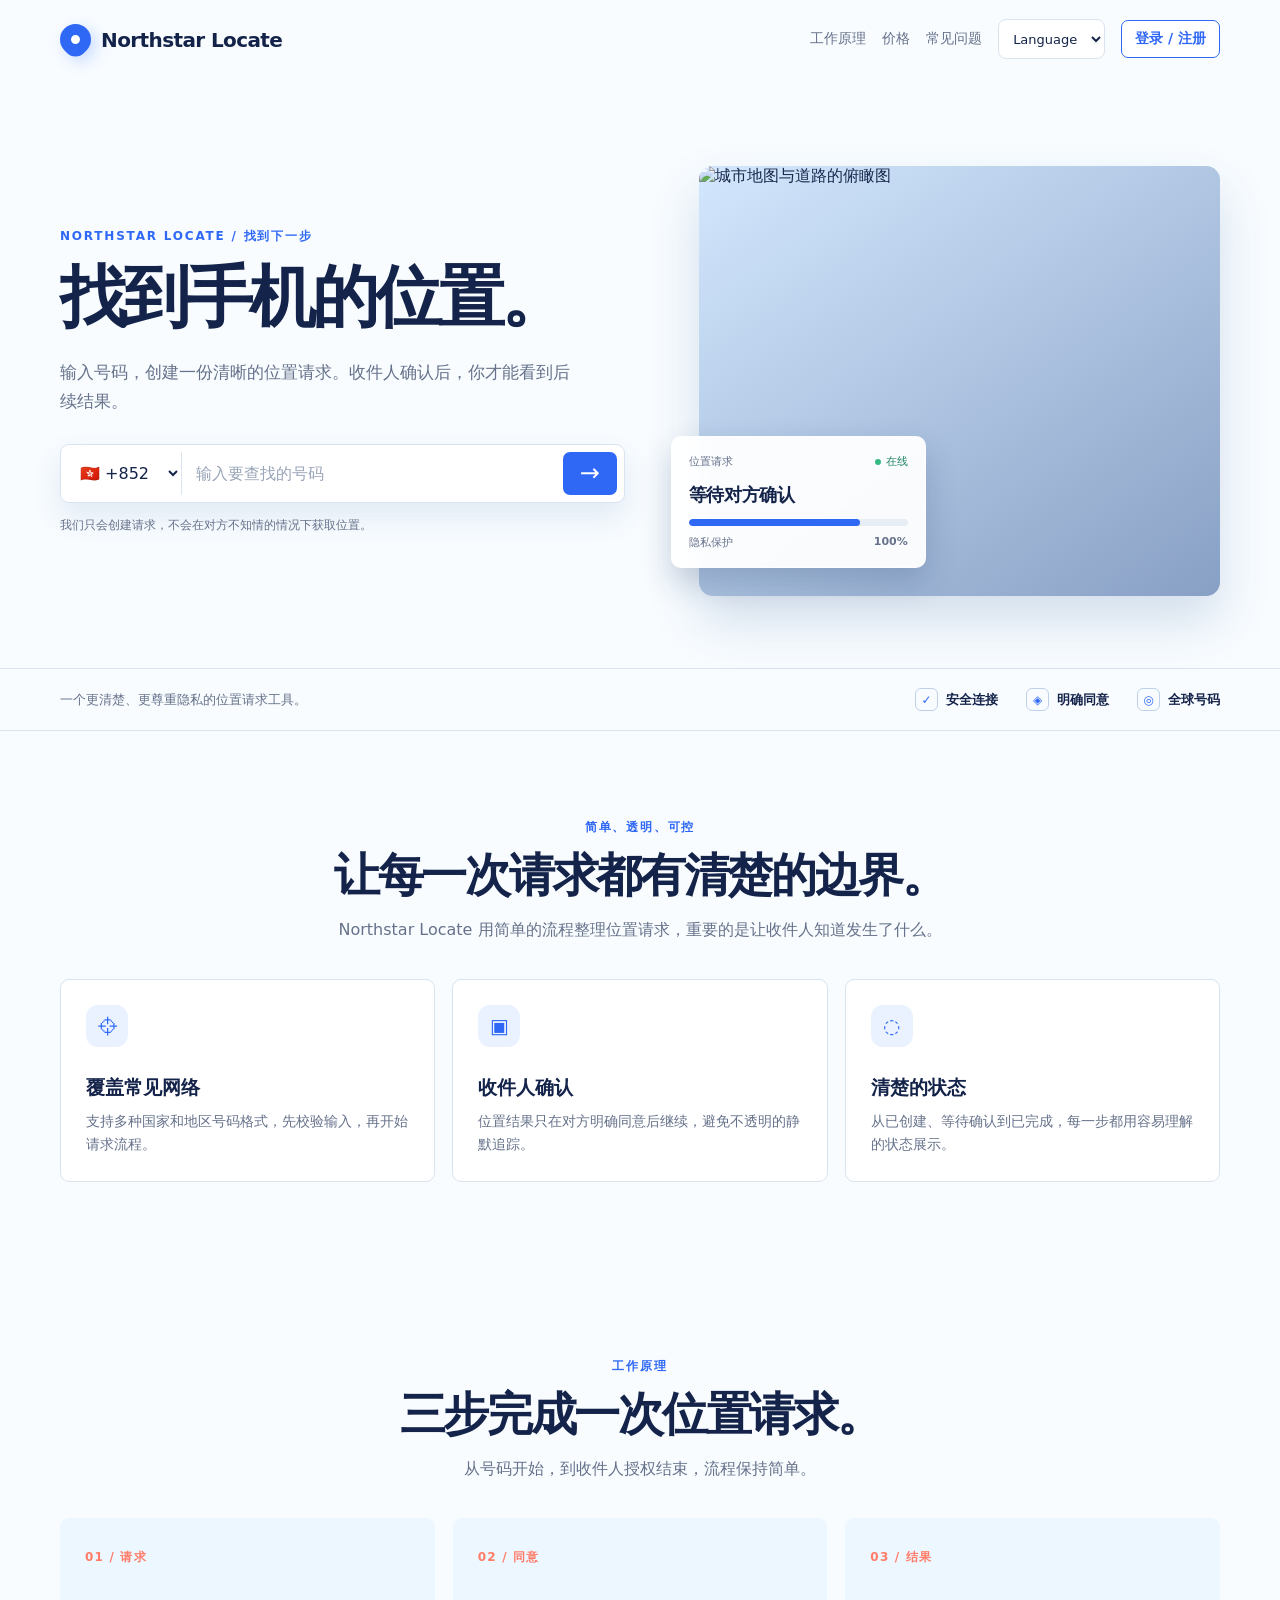
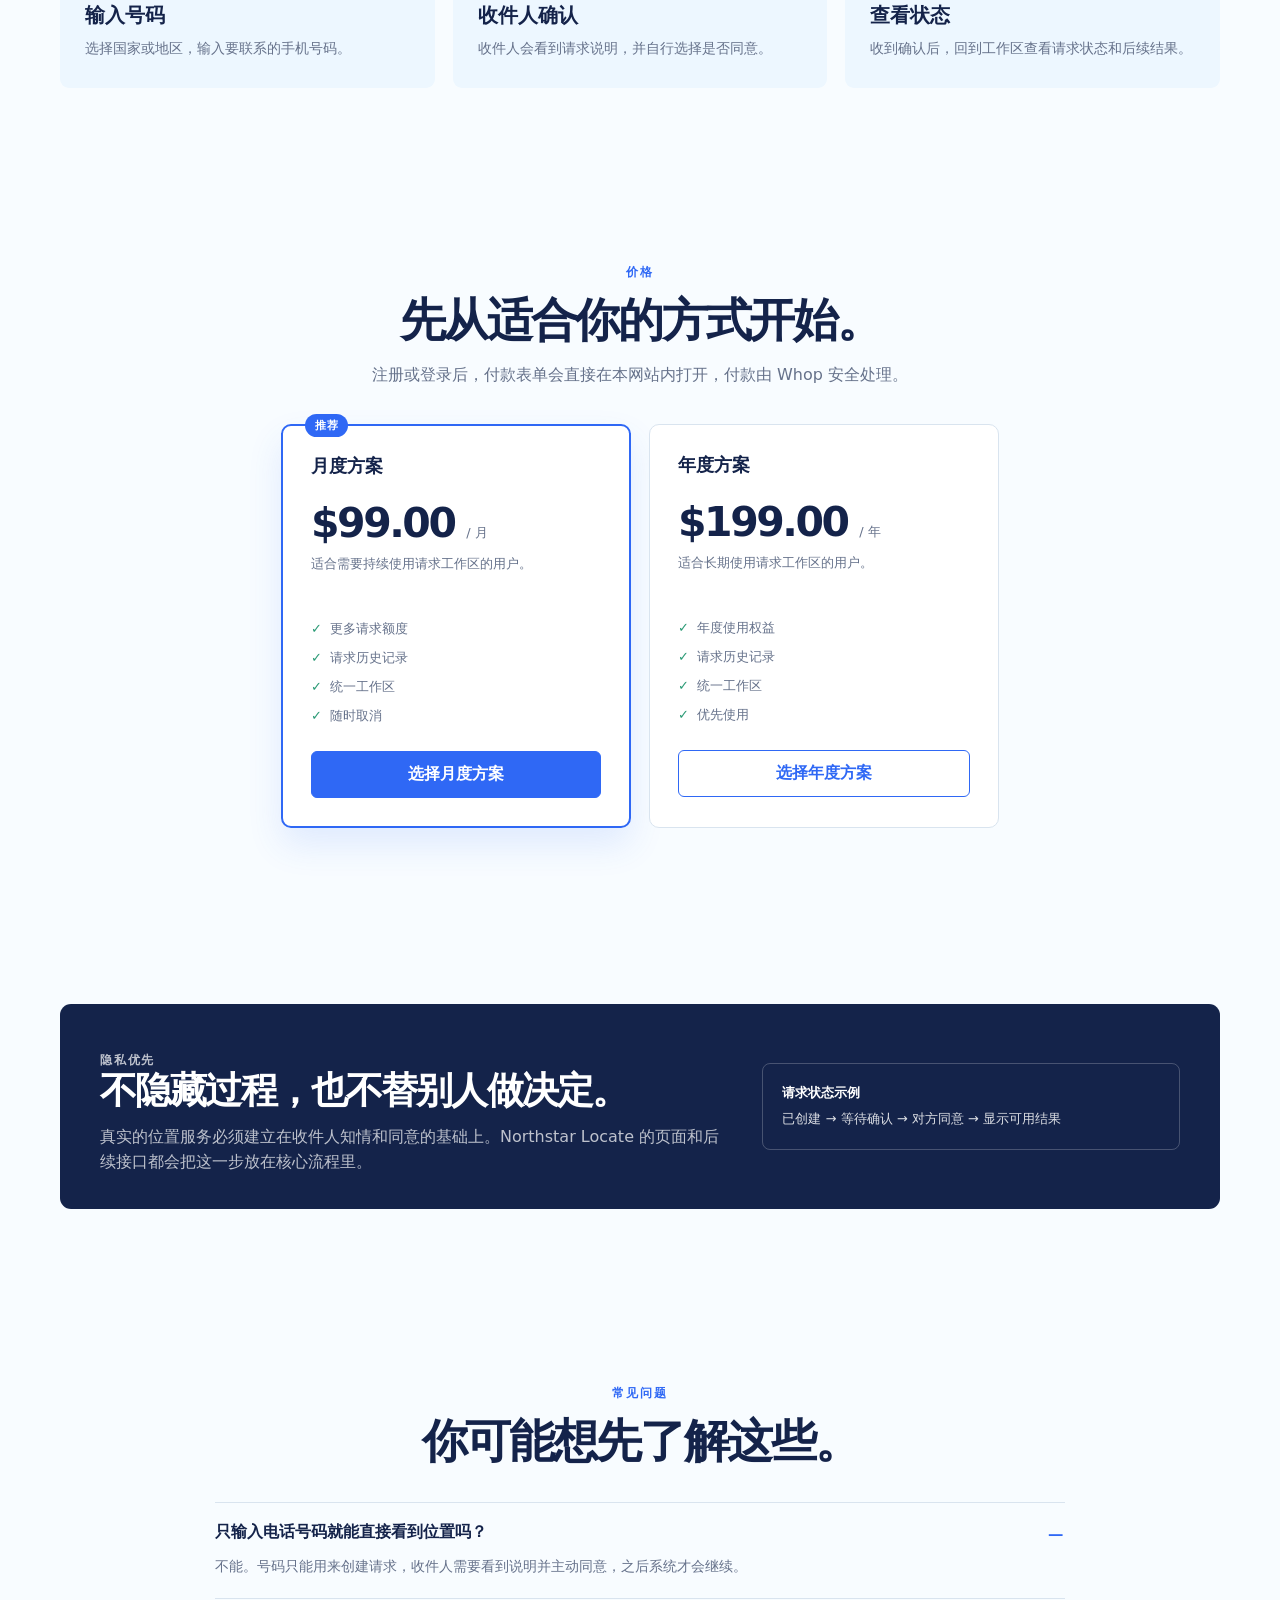
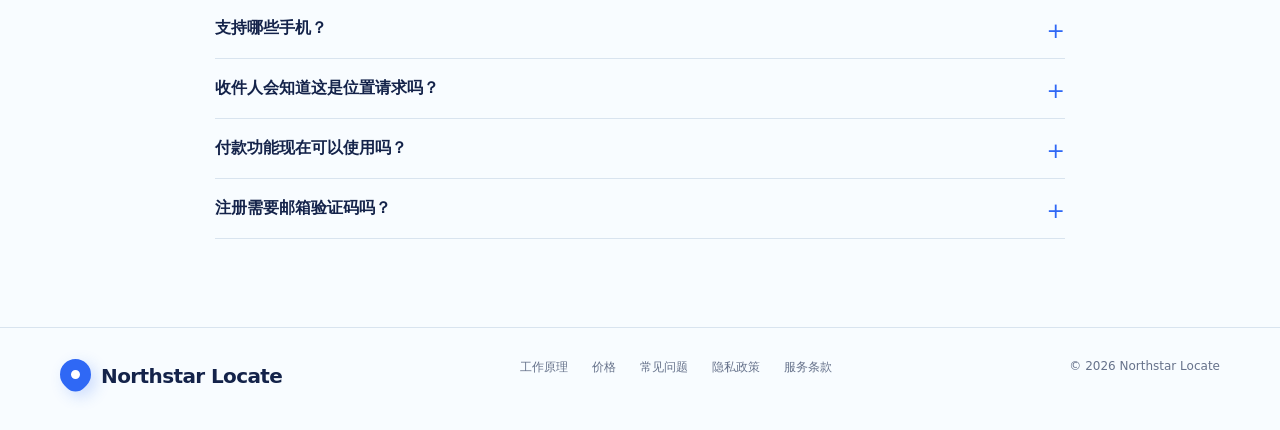
==== commit 9fbed9f8: "Add five site languages and 6-to-20-character registration passwords" ====
--- a/public/index.html
+++ b/public/index.html
@@ -3,9 +3,11 @@
   <head>
     <meta charset="utf-8">
     <meta name="viewport" content="width=device-width, initial-scale=1">
-    <meta name="description" content="Northstar Locate：发送经过同意的手机位置请求。">
-    <title>Northstar Locate | 找到方向</title>
+    <meta name="description" content="Northstar Locate：发送经过同意的手机位置请求。" data-i18n-content="site.description">
+    <title data-i18n="site.title">Northstar Locate · 找到方向</title>
     <script src="https://cdn.whop.com/elements/amber/elements.js" data-whop-elements></script>
+    <script src="/locales.js?v=20261029-1"></script>
+    <script src="/i18n.js?v=20261029-1"></script>
     <style>
       :root {
         color-scheme: light;
@@ -147,6 +149,7 @@
       .auth-tab { border: 0; border-radius: 6px; padding: 10px; background: transparent; color: var(--muted); font-weight: 750; cursor: pointer; }
       .auth-tab.active { background: #fff; color: var(--blue); box-shadow: 0 2px 8px rgb(20 35 74 / 10%); }
       .auth-form { display: grid; gap: 13px; }
+      .auth-form [hidden] { display: none; }
       .auth-form label { display: grid; gap: 7px; color: var(--ink); font-size: 13px; font-weight: 700; }
       .auth-form input { width: 100%; border: 1px solid var(--line); border-radius: 6px; padding: 12px; outline: 0; }
       .auth-form input:focus { border-color: var(--blue); box-shadow: 0 0 0 3px rgb(47 104 245 / 12%); }
@@ -154,92 +157,106 @@
       .auth-submit:disabled { cursor: wait; opacity: .65; }
       .auth-message { min-height: 20px; margin: 3px 0 0; color: #b42318; font-size: 13px; line-height: 1.5; }
       .auth-hint { margin: 0; color: var(--muted); font-size: 12px; line-height: 1.5; }
+      .auth-code { letter-spacing: 6px; font-size: 22px; }
+      .auth-secondary { border: 1px solid var(--line); border-radius: 7px; padding: 11px; background: #fff; color: var(--blue); font-weight: 700; cursor: pointer; }
+      .auth-secondary:disabled { color: var(--muted); cursor: default; }
       body.modal-open { overflow: hidden; }
       @media (max-width: 850px) { .hero { grid-template-columns: 1fr; gap: 43px; padding-top: 55px; } .hero-visual { min-height: 360px; } .visual-frame { height: 360px; } .status-card { left: 14px; } .benefit-grid,.steps { grid-template-columns: 1fr; } .consent-band { grid-template-columns: 1fr; } }
       @media (max-width: 620px) { .shell { width: min(100% - 28px, 1160px); } .site-header { min-height: 68px; } .nav { display: none; position: absolute; top: 68px; left: 14px; right: 14px; z-index: 4; flex-direction: column; align-items: stretch; gap: 0; padding: 10px; border: 1px solid var(--line); border-radius: 8px; background: #fff; box-shadow: 0 15px 30px rgb(20 35 74 / 14%); } .nav.open { display: flex; } .nav a,.nav .language,.nav .account-button,.nav .account-state { padding: 12px 10px; } .account-state { justify-content: space-between; } .menu-toggle { display: block; } .hero { padding: 44px 0 58px; } h1 { font-size: 45px; } .hero-copy { font-size: 16px; } .lookup-form { padding: 5px; } .lookup-form select { width: 98px; font-size: 13px; } .lookup-form input { padding: 11px 9px; font-size: 14px; } .hero-visual,.visual-frame { min-height: 290px; height: 290px; } .status-card { width: 235px; bottom: 15px; } .trust-inner,.footer-inner { align-items: flex-start; flex-direction: column; } section { padding: 70px 0; } .pricing { grid-template-columns: 1fr; } .consent-band { padding: 28px 22px; } }
+      .language { max-width: 100%; min-height: 40px; padding: 8px 10px; border: 1px solid #d9e4ef; border-radius: 8px; background: #fff; color: #14234a; font: inherit; font-size: 13px; cursor: pointer; }
+      .language:focus-visible { outline: 3px solid #91b4ff; outline-offset: 2px; }
+      [hidden] { display: none !important; }
+      h1, h2, h3, p, button, summary { overflow-wrap: break-word; }
+      .nav { gap: 16px; }
+      .auth-dialog { max-height: calc(100dvh - 40px); overflow-y: auto; }
+      .hero h1 { line-height: 1.12; }
+      @media (min-width: 621px) and (max-width: 1000px) { .site-header { flex-wrap: wrap; padding-block: 16px; } .nav { width: 100%; justify-content: flex-end; flex-wrap: wrap; } }
     </style>
   </head>
   <body>
     <header class="shell site-header">
-      <a class="brand" href="#top" aria-label="Northstar Locate 首页"><span class="brand-mark" aria-hidden="true"></span><span class="brand-name">Northstar Locate</span></a>
-      <button class="menu-toggle" type="button" aria-label="打开菜单" aria-expanded="false">☰</button>
-      <nav class="nav" aria-label="主导航">
-        <a href="#how-it-works">工作原理</a>
-        <a href="#pricing">价格</a>
-        <a href="#faq">常见问题</a>
-        <span class="language"><span class="flag">🇭🇰</span> 中文</span>
-        <button class="account-button" id="account-open" type="button">登录 / 注册</button>
-        <span class="account-state" id="account-state" hidden><span class="account-email" id="account-email"></span><button class="account-logout" id="account-logout" type="button">退出</button></span>
+      <a class="brand" href="#top" aria-label="Northstar Locate 首页" data-i18n-aria-label="nav.home"><span class="brand-mark" aria-hidden="true"></span><span class="brand-name">Northstar Locate</span></a>
+      <button class="menu-toggle" type="button" aria-label="打开菜单" aria-expanded="false" data-i18n-aria-label="nav.menu">☰</button>
+      <nav class="nav" aria-label="主导航" data-i18n-aria-label="nav.main">
+        <a href="#how-it-works"><span data-i18n="nav.how">工作原理</span></a>
+        <a href="#pricing"><span data-i18n="nav.pricing">价格</span></a>
+        <a href="#faq"><span data-i18n="nav.faq">常见问题</span></a>
+        <select class="language" data-language-select data-i18n-aria-label="nav.language" aria-label="选择语言"><option value="zh-CN">Language</option></select>
+        <button class="account-button" id="account-open" type="button"><span data-i18n="nav.account">登录 / 注册</span></button>
+        <span class="account-state" id="account-state" hidden><span class="account-email" id="account-email"></span><button class="account-logout" id="account-logout" type="button"><span data-i18n="nav.logout">退出</span></button></span>
       </nav>
     </header>
 
     <main id="top">
       <section class="shell hero">
         <div>
-          <p class="eyebrow">Northstar Locate / find the next step</p>
-          <h1>找到手机的位置。</h1>
-          <p class="hero-copy">输入号码，创建一份清晰的位置请求。收件人确认后，你才能看到后续结果。</p>
+          <p class="eyebrow"><span data-i18n="site.tagline">Northstar Locate / 找到下一步</span></p>
+          <h1><span data-i18n="hero.title">找到手机的位置。</span></h1>
+          <p class="hero-copy"><span data-i18n="hero.copy">输入号码，创建一份清晰的位置请求。收件人确认后，你才能看到后续结果。</span></p>
           <form class="lookup-form" id="lookup-form">
-            <label class="sr-only" for="country">国家或地区</label>
-            <select id="country" name="country" aria-label="国家或地区">
+            <label class="sr-only" for="country"><span data-i18n="hero.country">国家或地区</span></label>
+            <select id="country" name="country" aria-label="国家或地区" data-i18n-aria-label="hero.country">
               <option value="+852">🇭🇰 +852</option>
               <option value="+86">🇨🇳 +86</option>
               <option value="+1">🇺🇸 +1</option>
               <option value="+44">🇬🇧 +44</option>
               <option value="+61">🇦🇺 +61</option>
+              <option value="+81">🇯🇵 +81</option>
+              <option value="+82">🇰🇷 +82</option>
+              <option value="+60">🇲🇾 +60</option>
             </select>
-            <label class="sr-only" for="phone">手机号码</label>
-            <input id="phone" name="phone" type="tel" inputmode="tel" autocomplete="tel" placeholder="输入要查找的号码" required>
-            <button type="submit" aria-label="创建位置请求">&#8594;</button>
+            <label class="sr-only" for="phone"><span data-i18n="hero.phone">手机号码</span></label>
+            <input id="phone" name="phone" type="tel" inputmode="tel" autocomplete="tel" placeholder="输入要查找的号码" required data-i18n-placeholder="hero.placeholder">
+            <button type="submit" aria-label="创建位置请求" data-i18n-aria-label="hero.submit">&#8594;</button>
           </form>
-          <p class="form-note">我们只会创建请求，不会在对方不知情的情况下获取位置。</p>
-          <div class="result" id="request-result" role="status" aria-live="polite"><strong>请求已准备好</strong><span id="result-copy"></span></div>
+          <p class="form-note"><span data-i18n="hero.note">我们只会创建请求，不会在对方不知情的情况下获取位置。</span></p>
+          <div class="result" id="request-result" role="status" aria-live="polite"><strong><span data-i18n="lookup.ready">请求已准备好</span></strong><span id="result-copy"></span></div>
         </div>
-        <div class="hero-visual" aria-label="Northstar Locate 工作区预览">
-          <div class="visual-frame"><img src="/assets/hero-city.jpg" alt="城市地图与道路的俯瞰图"></div>
-          <div class="status-card"><div class="status-top"><span>位置请求</span><span class="online">在线</span></div><h3>等待对方确认</h3><div class="status-bar"><span></span></div><div class="status-meta"><span>隐私保护</span><strong>100%</strong></div></div>
+        <div class="hero-visual" aria-label="Northstar Locate 工作区预览" data-i18n-aria-label="hero.preview">
+          <div class="visual-frame"><img src="/assets/hero-city.jpg" alt="城市地图与道路的俯瞰图" data-i18n-alt="hero.image"></div>
+          <div class="status-card"><div class="status-top"><span><span data-i18n="hero.request">位置请求</span></span><span class="online"><span data-i18n="hero.online">在线</span></span></div><h3><span data-i18n="hero.waiting">等待对方确认</span></h3><div class="status-bar"><span></span></div><div class="status-meta"><span><span data-i18n="hero.privacy">隐私保护</span></span><strong>100%</strong></div></div>
         </div>
       </section>
 
-      <div class="trust-strip"><div class="shell trust-inner"><span>一个更清楚、更尊重隐私的位置请求工具。</span><div class="trust-items"><span class="trust-item"><span class="trust-icon">✓</span>安全连接</span><span class="trust-item"><span class="trust-icon">◈</span>明确同意</span><span class="trust-item"><span class="trust-icon">◎</span>全球号码</span></div></div></div>
+      <div class="trust-strip"><div class="shell trust-inner"><span><span data-i18n="trust.copy">一个更清楚、更尊重隐私的位置请求工具。</span></span><div class="trust-items"><span class="trust-item"><span class="trust-icon">✓</span><span data-i18n="trust.secure">安全连接</span></span><span class="trust-item"><span class="trust-icon">◈</span><span data-i18n="trust.consent">明确同意</span></span><span class="trust-item"><span class="trust-icon">◎</span><span data-i18n="trust.global">全球号码</span></span></div></div></div>
 
       <section class="shell" id="features">
-        <div class="section-heading"><p class="eyebrow">简单、透明、可控</p><h2>让每一次请求都有清楚的边界。</h2><p>Northstar Locate 用简单的流程整理位置请求，重要的是让收件人知道发生了什么。</p></div>
+        <div class="section-heading"><p class="eyebrow"><span data-i18n="features.eyebrow">简单、透明、可控</span></p><h2><span data-i18n="features.title">让每一次请求都有清楚的边界。</span></h2><p><span data-i18n="features.copy">Northstar Locate 用简单的流程整理位置请求，重要的是让收件人知道发生了什么。</span></p></div>
         <div class="benefit-grid">
-          <article class="benefit-card"><div class="benefit-icon">⌖</div><h3>覆盖常见网络</h3><p>支持多种国家和地区号码格式，先校验输入，再开始请求流程。</p></article>
-          <article class="benefit-card"><div class="benefit-icon">▣</div><h3>收件人确认</h3><p>位置结果只在对方明确同意后继续，避免不透明的静默追踪。</p></article>
-          <article class="benefit-card"><div class="benefit-icon">◌</div><h3>清楚的状态</h3><p>从已创建、等待确认到已完成，每一步都用容易理解的状态展示。</p></article>
+          <article class="benefit-card"><div class="benefit-icon">⌖</div><h3><span data-i18n="features.network.title">覆盖常见网络</span></h3><p><span data-i18n="features.network.copy">支持多种国家和地区号码格式，先校验输入，再开始请求流程。</span></p></article>
+          <article class="benefit-card"><div class="benefit-icon">▣</div><h3><span data-i18n="features.consent.title">收件人确认</span></h3><p><span data-i18n="features.consent.copy">位置结果只在对方明确同意后继续，避免不透明的静默追踪。</span></p></article>
+          <article class="benefit-card"><div class="benefit-icon">◌</div><h3><span data-i18n="features.status.title">清楚的状态</span></h3><p><span data-i18n="features.status.copy">从已创建、等待确认到已完成，每一步都用容易理解的状态展示。</span></p></article>
         </div>
       </section>
 
       <section class="shell" id="how-it-works">
-        <div class="section-heading"><p class="eyebrow">工作原理</p><h2>三步完成一次位置请求。</h2><p>从号码开始，到收件人授权结束，流程保持简单。</p></div>
-        <div class="steps"><article class="step"><span class="step-number">01 / 请求</span><h3>输入号码</h3><p>选择国家或地区，输入要联系的手机号码。</p></article><article class="step"><span class="step-number">02 / 同意</span><h3>收件人确认</h3><p>收件人会看到请求说明，并自行选择是否同意。</p></article><article class="step"><span class="step-number">03 / 结果</span><h3>查看状态</h3><p>收到确认后，回到工作区查看请求状态和后续结果。</p></article></div>
+        <div class="section-heading"><p class="eyebrow"><span data-i18n="nav.how">工作原理</span></p><h2><span data-i18n="how.title">三步完成一次位置请求。</span></h2><p><span data-i18n="how.copy">从号码开始，到收件人授权结束，流程保持简单。</span></p></div>
+        <div class="steps"><article class="step"><span class="step-number"><span data-i18n="how.one">01 / 请求</span></span><h3><span data-i18n="how.one.title">输入号码</span></h3><p><span data-i18n="how.one.copy">选择国家或地区，输入要联系的手机号码。</span></p></article><article class="step"><span class="step-number"><span data-i18n="how.two">02 / 同意</span></span><h3><span data-i18n="features.consent.title">收件人确认</span></h3><p><span data-i18n="how.two.copy">收件人会看到请求说明，并自行选择是否同意。</span></p></article><article class="step"><span class="step-number"><span data-i18n="how.three">03 / 结果</span></span><h3><span data-i18n="how.three.title">查看状态</span></h3><p><span data-i18n="how.three.copy">收到确认后，回到工作区查看请求状态和后续结果。</span></p></article></div>
       </section>
 
       <section class="shell" id="pricing">
-        <div class="section-heading"><p class="eyebrow">价格</p><h2>先从适合你的方式开始。</h2><p>注册或登录后，付款表单会直接在本网站内打开，付款由 Whop 安全处理。</p></div>
-        <div class="pricing"><article class="price-card featured"><span class="price-badge">推荐</span><h3>月度方案</h3><div class="price">$99.00 <small>/ 月</small></div><p class="price-copy">适合需要持续使用请求工作区的用户。</p><ul class="plan-list"><li>更多请求额度</li><li>请求历史记录</li><li>统一工作区</li><li>随时取消</li></ul><button class="plan-button" type="button" data-plan="monthly">选择月度方案</button></article><article class="price-card"><h3>年度方案</h3><div class="price">$199.00 <small>/ 年</small></div><p class="price-copy">适合长期使用请求工作区的用户。</p><ul class="plan-list"><li>年度使用权益</li><li>请求历史记录</li><li>统一工作区</li><li>优先使用</li></ul><button class="plan-button" type="button" data-plan="yearly">选择年度方案</button></article></div>
+        <div class="section-heading"><p class="eyebrow"><span data-i18n="nav.pricing">价格</span></p><h2><span data-i18n="pricing.title">先从适合你的方式开始。</span></h2><p><span data-i18n="pricing.copy">注册或登录后，付款表单会直接在本网站内打开，付款由 Whop 安全处理。</span></p></div>
+        <div class="pricing"><article class="price-card featured"><span class="price-badge"><span data-i18n="pricing.recommended">推荐</span></span><h3><span data-i18n="plan.monthly">月度方案</span></h3><div class="price">$99.00 <small><span data-i18n="plan.perMonth">/ 月</span></small></div><p class="price-copy"><span data-i18n="plan.monthlyCopy">适合需要持续使用请求工作区的用户。</span></p><ul class="plan-list"><li><span data-i18n="plan.more">更多请求额度</span></li><li><span data-i18n="plan.history">请求历史记录</span></li><li><span data-i18n="plan.workspace">统一工作区</span></li><li><span data-i18n="plan.cancel">随时取消</span></li></ul><button class="plan-button" type="button" data-plan="monthly"><span data-i18n="plan.chooseMonthly">选择月度方案</span></button></article><article class="price-card"><h3><span data-i18n="plan.yearly">年度方案</span></h3><div class="price">$199.00 <small><span data-i18n="plan.perYear">/ 年</span></small></div><p class="price-copy"><span data-i18n="plan.yearlyCopy">适合长期使用请求工作区的用户。</span></p><ul class="plan-list"><li><span data-i18n="plan.annualAccess">年度使用权益</span></li><li><span data-i18n="plan.history">请求历史记录</span></li><li><span data-i18n="plan.workspace">统一工作区</span></li><li><span data-i18n="plan.priority">优先使用</span></li></ul><button class="plan-button" type="button" data-plan="yearly"><span data-i18n="plan.chooseYearly">选择年度方案</span></button></article></div>
       </section>
 
-      <section class="shell"><div class="consent-band"><div><p class="eyebrow">隐私优先</p><h2>不隐藏过程，也不替别人做决定。</h2><p>真实的位置服务必须建立在收件人知情和同意的基础上。Northstar Locate 的页面和后续接口都会把这一步放在核心流程里。</p></div><div class="consent-box"><strong>请求状态示例</strong>已创建 → 等待确认 → 对方同意 → 显示可用结果</div></div></section>
-
-      <section class="shell" id="faq"><div class="section-heading"><p class="eyebrow">常见问题</p><h2>你可能想先了解这些。</h2></div><div class="faq-list"><details open><summary>只输入电话号码就能直接看到位置吗？</summary><p>不能。号码只能用来创建请求，收件人需要看到说明并主动同意，之后系统才会继续。</p></details><details><summary>支持哪些手机？</summary><p>页面支持常见国家和地区的手机号码格式，真正的短信和位置服务接口将在后续接入后决定实际覆盖范围。</p></details><details><summary>收件人会知道这是位置请求吗？</summary><p>会。正式版本应明确说明请求目的、有效时间和可选的同意或拒绝操作。</p></details><details><summary>付款功能现在可以使用吗？</summary><p>选择价格方案后，Whop Checkout 会在本网站内打开，付款成功后由服务器 Webhook 更新账号订阅状态。</p></details><details><summary>注册需要邮箱验证码吗？</summary><p>当前版本注册只需要邮箱和至少 8 位密码，不发送验证码。正式启用验证码时，需要接入邮件服务并增加验证码过期、重试限制和已验证状态。</p></details></div></section>
+      <section class="shell"><div class="consent-band"><div><p class="eyebrow"><span data-i18n="consent.eyebrow">隐私优先</span></p><h2><span data-i18n="consent.title">不隐藏过程，也不替别人做决定。</span></h2><p><span data-i18n="consent.copy">真实的位置服务必须建立在收件人知情和同意的基础上。Northstar Locate 的页面和后续接口都会把这一步放在核心流程里。</span></p></div><div class="consent-box"><strong><span data-i18n="consent.example">请求状态示例</span></strong><span data-i18n="consent.steps">已创建 → 等待确认 → 对方同意 → 显示可用结果</span></div></div></section>
+
+      <section class="shell" id="faq"><div class="section-heading"><p class="eyebrow"><span data-i18n="nav.faq">常见问题</span></p><h2><span data-i18n="faq.title">你可能想先了解这些。</span></h2></div><div class="faq-list"><details open><summary><span data-i18n="faq.location">只输入电话号码就能直接看到位置吗？</span></summary><p><span data-i18n="faq.locationAnswer">不能。号码只能用来创建请求，收件人需要看到说明并主动同意，之后系统才会继续。</span></p></details><details><summary><span data-i18n="faq.devices">支持哪些手机？</span></summary><p><span data-i18n="faq.devicesAnswer">页面支持常见国家和地区的手机号码格式，真正的短信和位置服务接口将在后续接入后决定实际覆盖范围。</span></p></details><details><summary><span data-i18n="faq.aware">收件人会知道这是位置请求吗？</span></summary><p><span data-i18n="faq.awareAnswer">会。正式版本应明确说明请求目的、有效时间和可选的同意或拒绝操作。</span></p></details><details><summary><span data-i18n="faq.payment">付款功能现在可以使用吗？</span></summary><p><span data-i18n="faq.paymentAnswer">选择价格方案后，Whop Checkout 会在本网站内打开，付款成功后由服务器 Webhook 更新账号订阅状态。</span></p></details><details><summary><span data-i18n="faq.verification">注册需要邮箱验证码吗？</span></summary><p id="registration-faq"><span data-i18n="faq.verificationDefault">填写邮箱和密码后，按注册页面提示完成邮箱验证。</span></p></details></div></section>
     </main>
 
-    <footer><div class="shell footer-inner"><a class="brand" href="#top"><span class="brand-mark" aria-hidden="true"></span><span class="brand-name">Northstar Locate</span></a><div class="footer-links"><a href="#how-it-works">工作原理</a><a href="#pricing">价格</a><a href="#faq">常见问题</a><a href="#top">隐私政策</a><a href="#top">服务条款</a></div><span>© 2026 Northstar Locate</span></div></footer>
+    <footer><div class="shell footer-inner"><a class="brand" href="#top"><span class="brand-mark" aria-hidden="true"></span><span class="brand-name">Northstar Locate</span></a><div class="footer-links"><a href="#how-it-works"><span data-i18n="nav.how">工作原理</span></a><a href="#pricing"><span data-i18n="nav.pricing">价格</span></a><a href="#faq"><span data-i18n="nav.faq">常见问题</span></a><a href="#top"><span data-i18n="footer.privacy">隐私政策</span></a><a href="#top"><span data-i18n="footer.terms">服务条款</span></a></div><span>© 2026 Northstar Locate</span></div></footer>
 
     <div class="payment-modal" id="payment-modal" aria-hidden="true">
       <div class="payment-dialog" role="dialog" aria-modal="true" aria-labelledby="payment-title">
         <div class="payment-header">
           <div>
-            <p class="eyebrow">Whop 安全付款</p>
-            <h2 id="payment-title">准备付款</h2>
-            <p id="payment-summary">付款信息将在此处加载。</p>
+            <p class="eyebrow"><span data-i18n="payment.secure">Whop 安全付款</span></p>
+            <h2 id="payment-title"><span data-i18n="payment.title">准备付款</span></h2>
+            <p id="payment-summary"><span data-i18n="payment.summary">付款信息将在此处加载。</span></p>
           </div>
-          <button class="payment-close" id="payment-close" type="button" aria-label="关闭付款窗口">×</button>
+          <button class="payment-close" id="payment-close" type="button" aria-label="关闭付款窗口" data-i18n-aria-label="payment.close">×</button>
         </div>
-        <div class="payment-loading" id="payment-loading">正在准备安全付款表单…</div>
+        <div class="payment-loading" id="payment-loading"><span data-i18n="payment.loading">正在准备安全付款表单…</span></div>
         <div id="checkout-element" hidden></div>
         <div class="payment-error" id="payment-error" role="alert" aria-live="polite"></div>
       </div>
@@ -247,19 +264,25 @@
 
     <div class="auth-modal" id="auth-modal" aria-hidden="true">
       <div class="auth-dialog" role="dialog" aria-modal="true" aria-labelledby="auth-title">
-        <div class="auth-head"><div><p class="eyebrow">Northstar Locate 账号</p><h2 id="auth-title">登录后继续</h2></div><button class="auth-close" id="auth-close" type="button" aria-label="关闭账号窗口">×</button></div>
-        <div class="auth-tabs"><button class="auth-tab active" type="button" data-auth-mode="login">登录</button><button class="auth-tab" type="button" data-auth-mode="register">注册</button></div>
-        <form class="auth-form" id="auth-form">
-          <label>邮箱地址<input id="auth-email" name="email" type="email" autocomplete="email" required></label>
-          <label>密码<input id="auth-password" name="password" type="password" autocomplete="current-password" minlength="8" required></label>
-          <p class="auth-hint" id="auth-hint">使用已注册的邮箱和密码登录。</p>
-          <button class="auth-submit" id="auth-submit" type="submit">登录</button>
+        <div class="auth-head"><div><p class="eyebrow"><span data-i18n="auth.account">Northstar Locate 账号</span></p><h2 id="auth-title"><span data-i18n="auth.title">登录后继续</span></h2></div><button class="auth-close" id="auth-close" type="button" aria-label="关闭账号窗口" data-i18n-aria-label="auth.close">×</button></div>
+        <div class="auth-tabs"><button class="auth-tab active" type="button" data-auth-mode="login"><span data-i18n="auth.login">登录</span></button><button class="auth-tab" type="button" data-auth-mode="register"><span data-i18n="auth.register">注册</span></button></div>
+        <form class="auth-form" id="auth-form" novalidate>
+          <label><span data-i18n="auth.email">邮箱地址</span><input id="auth-email" name="email" type="email" autocomplete="email" maxlength="254" required></label>
+          <label id="auth-password-row"><span data-i18n="auth.password">密码</span><input id="auth-password" name="password" type="password" autocomplete="current-password" minlength="1" maxlength="128" required></label>
+          <label id="auth-code-row" hidden><span data-i18n="auth.code">邮箱验证码</span><input class="auth-code" id="auth-code" name="code" type="text" inputmode="numeric" autocomplete="one-time-code" pattern="[0-9]{6}" minlength="6" maxlength="6" disabled></label>
+          <p class="auth-hint" id="auth-hint"><span data-i18n="auth.loginHint">使用已注册的邮箱和密码登录。</span></p>
+          <button class="auth-submit" id="auth-submit" type="submit"><span data-i18n="auth.login">登录</span></button>
+          <button class="auth-secondary" id="auth-resend" type="button" hidden><span data-i18n="auth.resend">重新发送验证码</span></button>
+          <button class="auth-secondary" id="auth-back" type="button" hidden><span data-i18n="auth.back">修改邮箱或密码</span></button>
           <div class="auth-message" id="auth-message" role="alert" aria-live="polite"></div>
+          <p class="auth-message" id="auth-countdown" hidden aria-live="off"></p>
         </form>
       </div>
     </div>
 
     <script>
+      const I = window.NorthstarI18n;
+      const t = I.t;
       const menuToggle = document.querySelector('.menu-toggle');
       const nav = document.querySelector('.nav');
       const lookupForm = document.querySelector('#lookup-form');
@@ -276,9 +299,15 @@
       const authForm = document.querySelector('#auth-form');
       const authEmail = document.querySelector('#auth-email');
       const authPassword = document.querySelector('#auth-password');
+      const authPasswordRow = document.querySelector('#auth-password-row');
+      const authCodeRow = document.querySelector('#auth-code-row');
+      const authCode = document.querySelector('#auth-code');
+      const authResend = document.querySelector('#auth-resend');
+      const authBack = document.querySelector('#auth-back');
       const authHint = document.querySelector('#auth-hint');
       const authSubmit = document.querySelector('#auth-submit');
       const authMessage = document.querySelector('#auth-message');
+      const authCountdown = document.querySelector('#auth-countdown');
       const authTabs = document.querySelectorAll('[data-auth-mode]');
       const paymentModal = document.querySelector('#payment-modal');
       const paymentClose = document.querySelector('#payment-close');
@@ -290,6 +319,23 @@
       let authMode = 'login';
       let pendingPlan = null;
       let checkoutHandle = null;
+      let verificationRequired = true;
+      let verification = null;
+      let resendAvailableAt = 0;
+      let resendTimer = null;
+      let authBusy = false;
+      let activePayment = null;
+
+      function updatePaymentSummary() {
+        if (!activePayment) return;
+        const yearly = activePayment.id === 'yearly';
+        I.set(paymentSummary, 'payment.planSummary', {
+          plan: t(yearly ? 'plan.yearly' : 'plan.monthly'),
+          amount: (Number(activePayment.amount) / 100).toFixed(2),
+          period: t(yearly ? 'plan.perYear' : 'plan.perMonth'),
+        });
+      }
+      I.onChange(() => { updateResendButton(); updatePaymentSummary(); });
 
       menuToggle.addEventListener('click', () => {
         const open = nav.classList.toggle('open');
@@ -301,22 +347,41 @@
         const digits = phone.value.replace(/[^0-9]/g, '');
         if (digits.length < 6) {
           result.classList.add('show');
-          result.querySelector('strong').textContent = '请检查号码';
-          resultCopy.textContent = '请输入至少 6 位数字，再创建位置请求。';
+          I.set(result.querySelector('strong'), 'lookup.invalid');
+          I.set(resultCopy, 'lookup.digits');
           return;
         }
         const masked = digits.length > 4 ? `${digits.slice(0, 2)}••••${digits.slice(-2)}` : digits;
         result.classList.add('show');
-        result.querySelector('strong').textContent = '请求已准备好';
-        resultCopy.textContent = `${country.value} ${masked} 的请求已在本页生成。下一步需要接入短信和收件人同意服务。`;
+        I.set(result.querySelector('strong'), 'lookup.ready');
+        I.set(resultCopy, 'lookup.result', { phone: `${country.value} ${masked}` });
         result.scrollIntoView({ behavior: 'smooth', block: 'nearest' });
       });
 
       async function requestJson(url, options = {}) {
-        const response = await fetch(url, { credentials: 'same-origin', ...options, headers: { 'Content-Type': 'application/json', ...(options.headers || {}) } });
+        const response = await fetch(url, { credentials: 'same-origin', signal: AbortSignal.timeout(25000), ...options, headers: { 'Content-Type': 'application/json', 'Accept-Language': I.language, ...(options.headers || {}) } });
         const body = await response.json().catch(() => ({}));
-        if (!response.ok) throw new Error(body.error || `请求失败（${response.status}）`);
+        if (!response.ok) {
+          const error = new Error(body.error || '');
+          if (!body.error) error.i18nKey = 'error.request';
+          error.retryAfter = Number(body.retryAfter) || 0;
+          error.status = response.status;
+          error.verification = body.verificationRequired && body.challengeToken ? body : null;
+          throw error;
+        }
         return body;
+      }
+
+      async function loadRegistrationConfig() {
+        try {
+          const config = await requestJson('/api/config', { headers: {} });
+          verificationRequired = Boolean(config.registration && config.registration.emailVerificationRequired);
+          const answer = document.querySelector('#registration-faq');
+          I.set(answer, verificationRequired ? 'faq.verificationYes' : 'faq.verificationNo');
+          if (!authBusy && !verification) updateAuthPrompt();
+        } catch (error) {
+          console.warn('Registration settings unavailable');
+        }
       }
 
       function setCurrentUser(user) {
@@ -336,13 +401,105 @@
         }
       }
 
+      function updateAuthPrompt() {
+        I.set(document.querySelector('#auth-title'), authMode === 'login' ? 'auth.title' : 'auth.register');
+        I.set(authSubmit, authMode === 'login' ? 'auth.login' : (verificationRequired ? 'auth.send' : 'auth.create'));
+        I.set(authHint, authMode === 'login' ? 'auth.loginHint' : (verificationRequired ? 'auth.verifyHint' : 'auth.registerHint'));
+      }
+
       function setAuthMode(mode) {
+        if (authBusy) return;
+        verification = null;
+        window.clearInterval(resendTimer);
+        resendTimer = null;
+        resendAvailableAt = 0;
+        authCountdown.hidden = true;
+        I.clear(authCountdown);
         authMode = mode;
         authTabs.forEach((tab) => tab.classList.toggle('active', tab.dataset.authMode === mode));
-        authSubmit.textContent = mode === 'login' ? '登录' : '创建账号';
-        authHint.textContent = mode === 'login' ? '使用已注册的邮箱和密码登录。' : '注册无需验证码，密码至少需要 8 位。';
+        updateAuthPrompt();
         authPassword.autocomplete = mode === 'login' ? 'current-password' : 'new-password';
-        authMessage.textContent = '';
+        // Existing accounts retain their original password length at login.
+        authPassword.minLength = mode === 'register' ? 6 : 1;
+        // UTF-16 can use two units per Unicode character; submit validates code points.
+        authPassword.maxLength = mode === 'register' ? 40 : 256;
+        authEmail.readOnly = false;
+        authPasswordRow.hidden = false;
+        authPassword.disabled = false;
+        authPassword.required = true;
+        authPassword.value = '';
+        authCodeRow.hidden = true;
+        authCode.disabled = true;
+        authCode.required = false;
+        authCode.value = '';
+        authResend.hidden = true;
+        authBack.hidden = true;
+        I.clear(authMessage);
+        updateResendButton();
+      }
+
+      function updateResendButton() {
+        const remaining = Math.max(0, Math.ceil((resendAvailableAt - Date.now()) / 1000));
+        authResend.disabled = authBusy || remaining > 0;
+        authSubmit.disabled = authBusy || (!verification && authMode === 'register' && verificationRequired && remaining > 0);
+        I.set(authResend, remaining > 0 ? 'auth.resendIn' : 'auth.resend', { seconds: remaining });
+        authCountdown.hidden = remaining === 0;
+        if (remaining > 0) I.set(authCountdown, 'auth.countdown', { seconds: remaining });
+        else I.clear(authCountdown);
+        if (!verification && authMode === 'register' && verificationRequired) {
+          authSubmit.disabled = authBusy || remaining > 0;
+          I.set(authSubmit, authBusy ? 'auth.sending' : (remaining > 0 ? 'auth.resendIn' : 'auth.send'), { seconds: remaining });
+        }
+        if (remaining === 0) {
+          window.clearInterval(resendTimer);
+          resendTimer = null;
+        }
+      }
+
+      function startResendCooldown(seconds) {
+        window.clearInterval(resendTimer);
+        resendAvailableAt = Date.now() + Math.max(0, Number(seconds) || 0) * 1000;
+        resendTimer = window.setInterval(updateResendButton, 1000);
+        updateResendButton();
+      }
+
+      function showAuthError(error, fallback) {
+        if (error.verification) showVerification(error.verification);
+        if (error.status === 429 && error.retryAfter > 0) I.set(authMessage, 'auth.rateLimit');
+        else I.showError(authMessage, error, fallback);
+        if (error.retryAfter > 0) startResendCooldown(error.retryAfter);
+      }
+
+      function showVerification(body) {
+        const keepCode = verification && verification.challengeToken === body.challengeToken && body.emailSent === false;
+        verification = body;
+        authEmail.value = body.email;
+        authEmail.readOnly = true;
+        authPassword.value = '';
+        authPasswordRow.hidden = true;
+        authPassword.disabled = true;
+        authPassword.required = false;
+        authCodeRow.hidden = false;
+        authCode.disabled = false;
+        authCode.required = true;
+        if (!keepCode) authCode.value = '';
+        authResend.hidden = false;
+        authBack.hidden = false;
+        I.set(authHint, body.emailSent === false
+          ? (body.codeAvailable ? 'auth.resendFailedOld' : 'auth.sendFailedHint')
+          : 'auth.sentHint', { email: body.email });
+        I.set(authSubmit, 'auth.verify');
+        I.set(document.querySelector('#auth-title'), 'auth.code');
+        startResendCooldown(body.resendAfter || 60);
+        authCode.focus();
+      }
+
+      function setAuthBusy(busy) {
+        authBusy = busy;
+        authSubmit.disabled = busy;
+        authTabs.forEach((tab) => { tab.disabled = busy; });
+        authBack.disabled = busy;
+        updateResendButton();
       }
 
       function openAuth(mode = 'login', planId = null) {
@@ -355,9 +512,10 @@
       }
 
       function closeAuth() {
+        if (authBusy) return;
         authModal.classList.remove('open');
         authModal.setAttribute('aria-hidden', 'true');
-        authMessage.textContent = '';
+        I.clear(authMessage);
         if (!paymentModal.classList.contains('open')) document.body.classList.remove('modal-open');
       }
 
@@ -365,7 +523,7 @@
         paymentModal.classList.remove('open');
         paymentModal.setAttribute('aria-hidden', 'true');
         document.body.classList.remove('modal-open');
-        paymentError.textContent = '';
+        I.clear(paymentError);
         if (checkoutHandle) {
           checkoutHandle.destroy();
           checkoutHandle = null;
@@ -383,9 +541,9 @@
         paymentModal.setAttribute('aria-hidden', 'false');
         document.body.classList.add('modal-open');
         paymentLoading.hidden = false;
-        paymentLoading.textContent = '正在准备安全付款表单…';
+        I.set(paymentLoading, 'payment.loading');
         checkoutElement.hidden = true;
-        paymentError.textContent = '';
+        I.clear(paymentError);
         if (checkoutHandle) {
           checkoutHandle.destroy();
           checkoutHandle = null;
@@ -395,23 +553,24 @@
           const config = await requestJson('/api/config', { headers: {} });
           const plan = config.plans && config.plans[planId];
           if (!plan || !plan.planId) throw new Error('该付款方案尚未配置。');
-          paymentSummary.textContent = `${plan.productName} · ${plan.label}`;
+          activePayment = { id: planId, amount: plan.amount };
+          updatePaymentSummary();
           if (typeof window.WhopElements !== 'function') throw new Error('付款组件加载失败，请刷新页面后重试。');
           const checkout = await requestJson('/api/whop-checkout-token', { method: 'POST', body: JSON.stringify({ planId }) });
           const whop = window.WhopElements();
           checkoutHandle = whop.checkout.create({
             plan: checkout.planId,
             metadata: { northstar_checkout_token: checkout.token, northstar_email: checkout.email },
-            returnUrl: `${window.location.origin}/return.html?plan=${encodeURIComponent(planId)}`,
+            returnUrl: `${window.location.origin}/return.html?plan=${encodeURIComponent(planId)}&lang=${encodeURIComponent(I.language)}`,
             onComplete: (completion) => {
-              if (completion.result === 'payment') paymentError.textContent = '付款已完成，正在等待服务器确认订阅。';
+              if (completion.result === 'payment') I.set(paymentError, 'payment.complete');
             },
           });
           checkoutElement.hidden = false;
           checkoutHandle.create('checkout').mount('#checkout-element');
           paymentLoading.hidden = true;
         } catch (error) {
-          paymentLoading.textContent = error.message || '付款初始化失败。';
+          I.showError(paymentLoading, error, 'payment.error');
         }
       }
 
@@ -423,23 +582,51 @@
       authClose.addEventListener('click', closeAuth);
       authModal.addEventListener('click', (event) => { if (event.target === authModal) closeAuth(); });
       authTabs.forEach((tab) => tab.addEventListener('click', () => setAuthMode(tab.dataset.authMode)));
+      authBack.addEventListener('click', () => setAuthMode('register'));
+      authResend.addEventListener('click', async () => {
+        if (!verification || authBusy || Date.now() < resendAvailableAt) return;
+        setAuthBusy(true);
+        I.clear(authMessage);
+        try {
+          const body = await requestJson('/api/auth/resend-verification', { method: 'POST', body: JSON.stringify({ challengeToken: verification.challengeToken }) });
+          showVerification(body);
+        } catch (error) {
+          showAuthError(error, 'error.delivery');
+        } finally {
+          setAuthBusy(false);
+        }
+      });
       authForm.addEventListener('submit', async (event) => {
         event.preventDefault();
-        authSubmit.disabled = true;
-        authMessage.textContent = '';
+        if (authBusy || (!verification && authMode === 'register' && Date.now() < resendAvailableAt)) return;
+        if (!authEmail.checkValidity()) { I.set(authMessage, 'error.email'); authEmail.focus(); return; }
+        if (verification && !/^[0-9]{6}$/.test(authCode.value)) { I.set(authMessage, 'error.wrongCode'); authCode.focus(); return; }
+        if (!verification && authMode === 'register' && (Array.from(authPassword.value).length < 6 || Array.from(authPassword.value).length > 20)) {
+          I.set(authMessage, 'error.password');
+          return;
+        }
+        setAuthBusy(true);
+        I.clear(authMessage);
         try {
-          const endpoint = authMode === 'login' ? '/api/auth/login' : '/api/auth/register';
-          const body = await requestJson(endpoint, { method: 'POST', body: JSON.stringify({ email: authEmail.value, password: authPassword.value }) });
+          const endpoint = verification ? '/api/auth/verify-email' : (authMode === 'login' ? '/api/auth/login' : '/api/auth/register');
+          const payload = verification ? { challengeToken: verification.challengeToken, code: authCode.value } : { email: authEmail.value, password: authPassword.value };
+          const body = await requestJson(endpoint, { method: 'POST', body: JSON.stringify(payload) });
+          if (body.verificationRequired) {
+            showVerification(body);
+            return;
+          }
           setCurrentUser(body.user);
           const plan = pendingPlan;
           pendingPlan = null;
+          setAuthBusy(false);
           closeAuth();
+          setAuthMode('login');
           authForm.reset();
           if (plan) openPayment(plan);
         } catch (error) {
-          authMessage.textContent = error.message || '账号操作失败，请重试。';
+          showAuthError(error, 'error.account');
         } finally {
-          authSubmit.disabled = false;
+          setAuthBusy(false);
         }
       });
 
@@ -456,6 +643,7 @@
         menuToggle.setAttribute('aria-expanded', 'false');
       }));
       loadCurrentUser();
+      loadRegistrationConfig();
     </script>
   </body>
 </html>
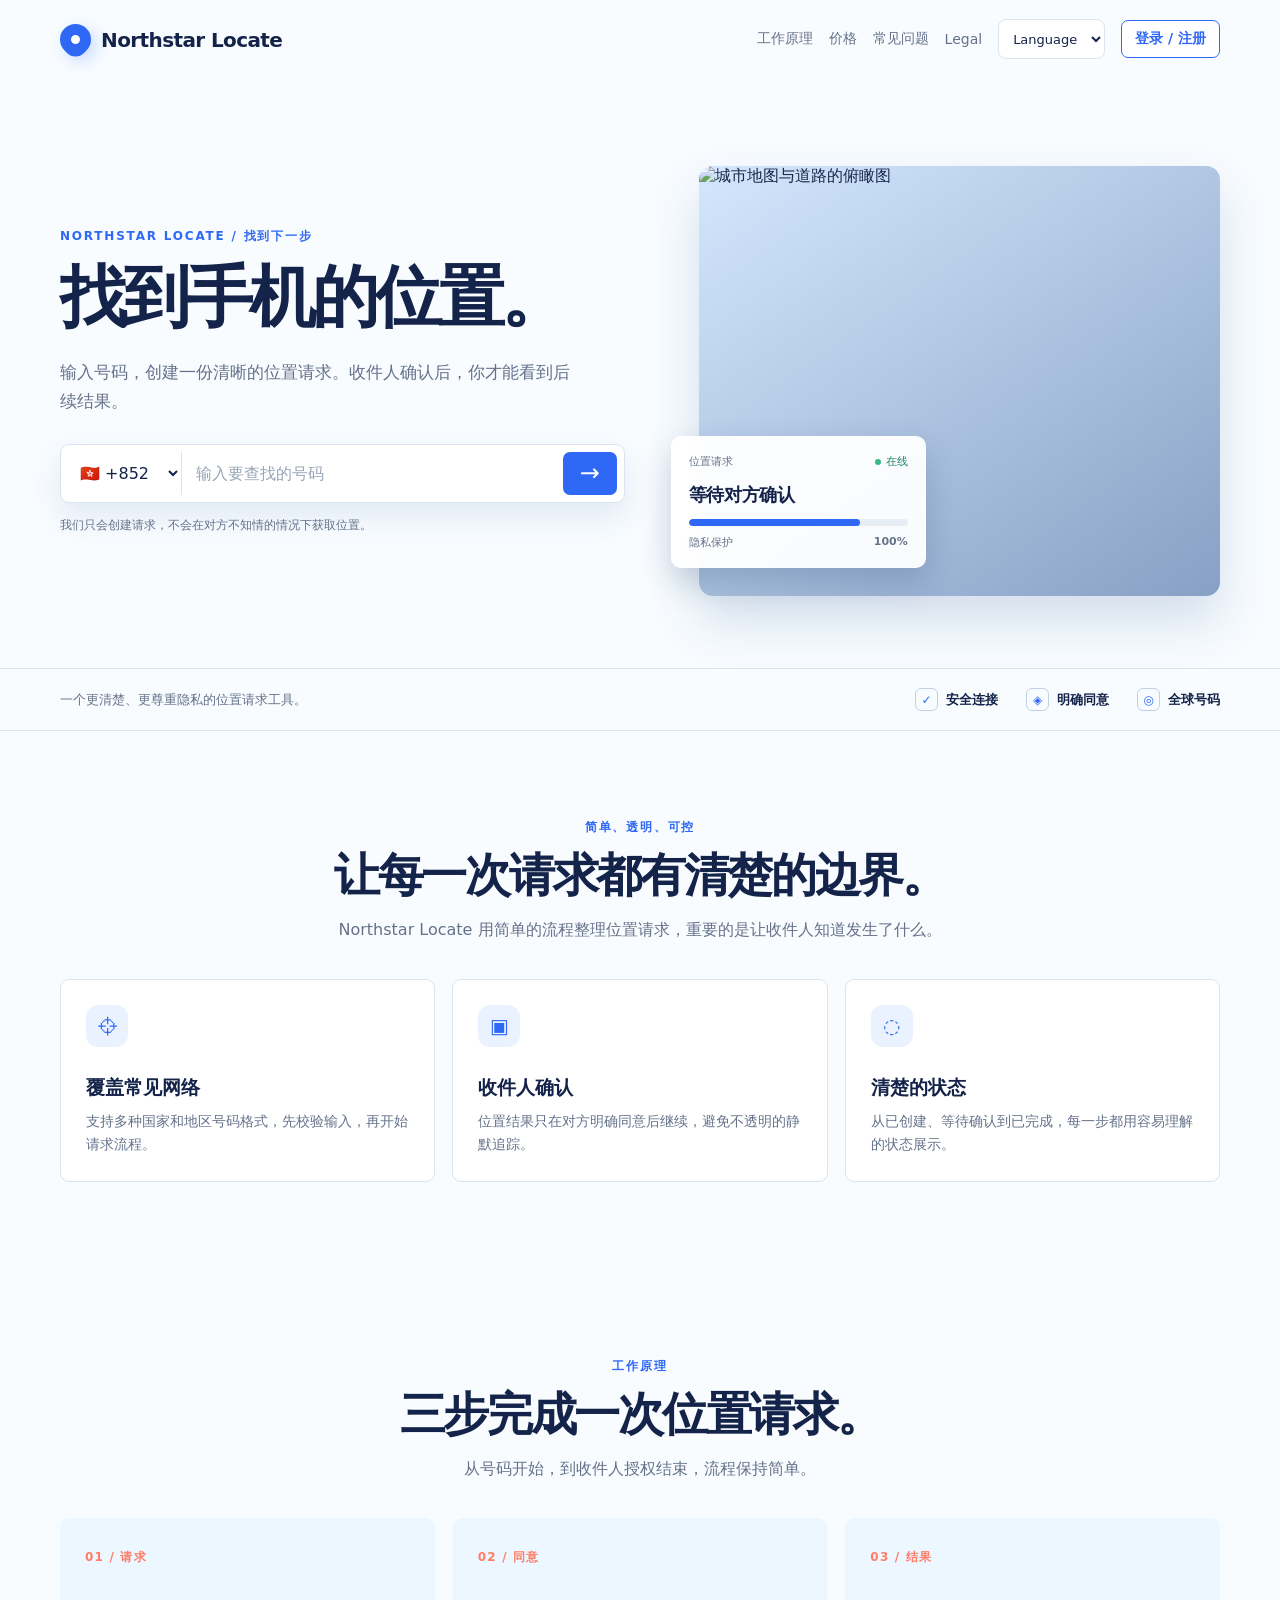
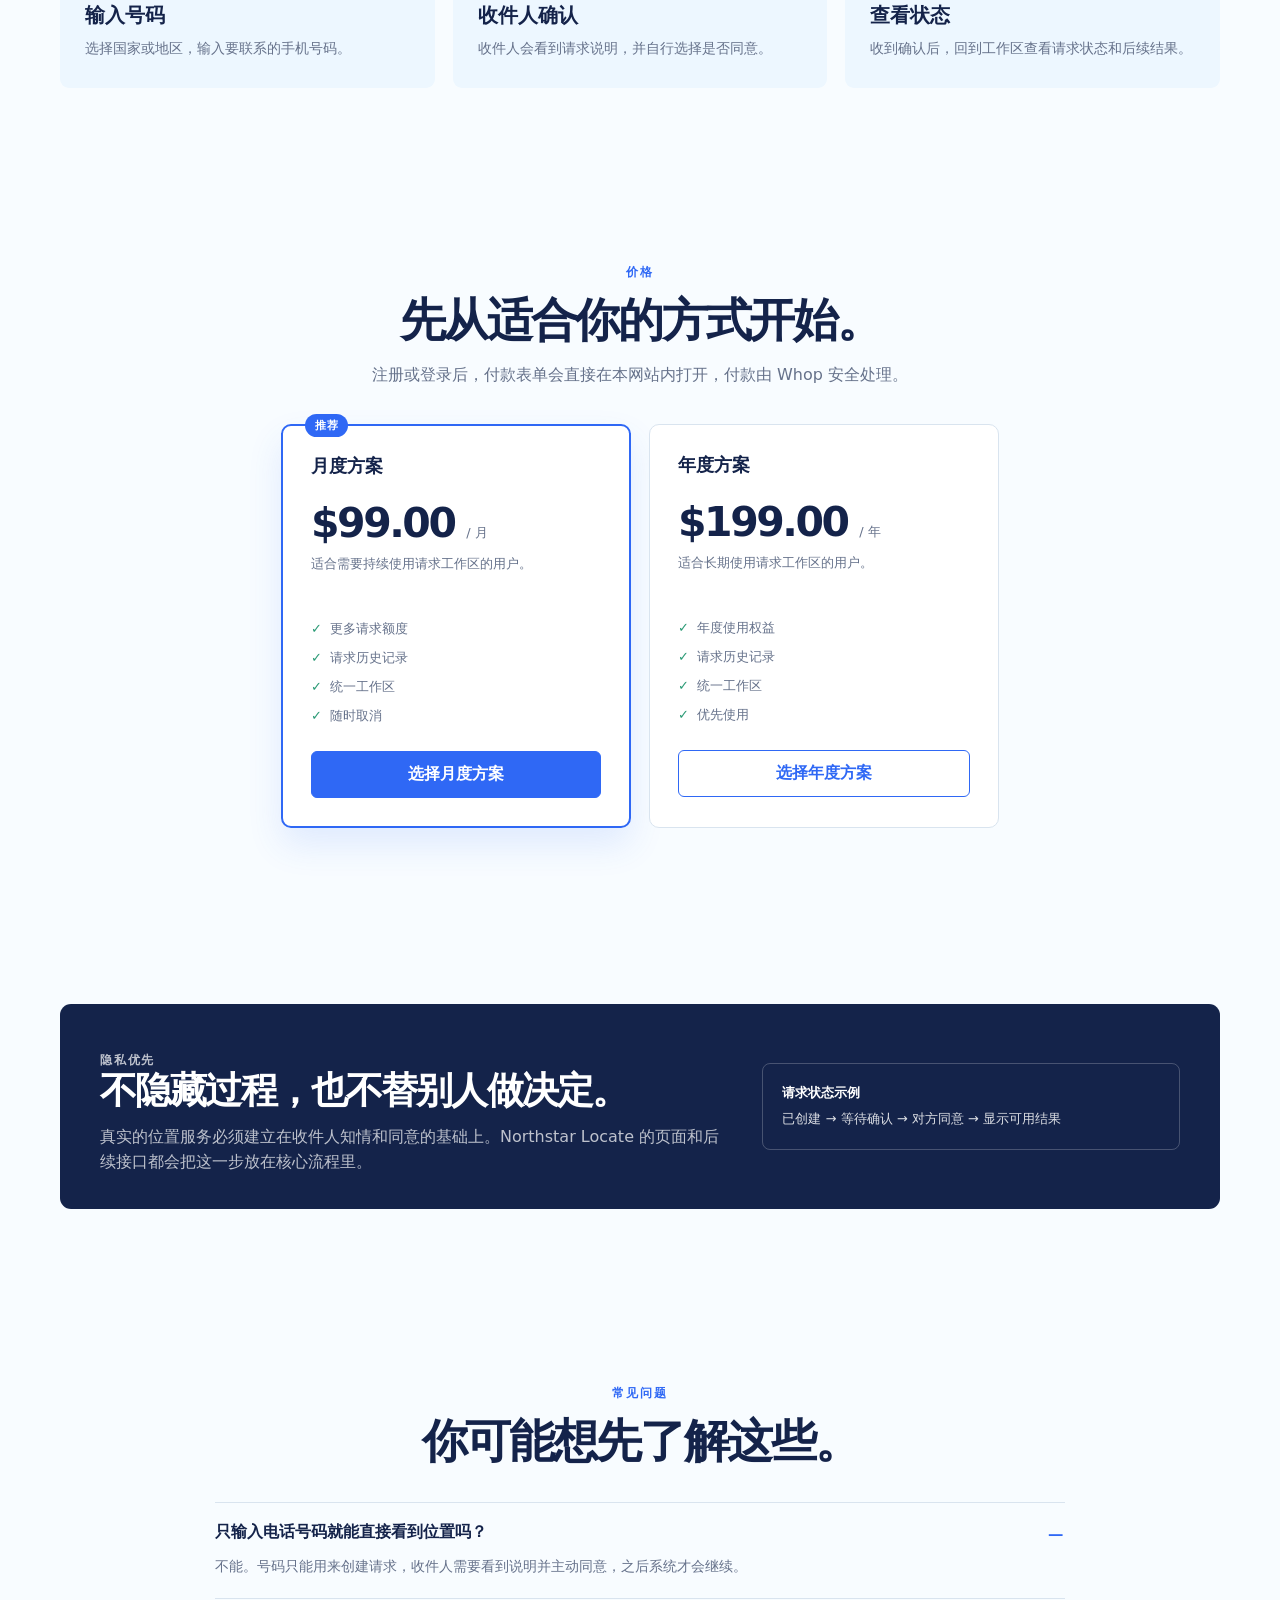
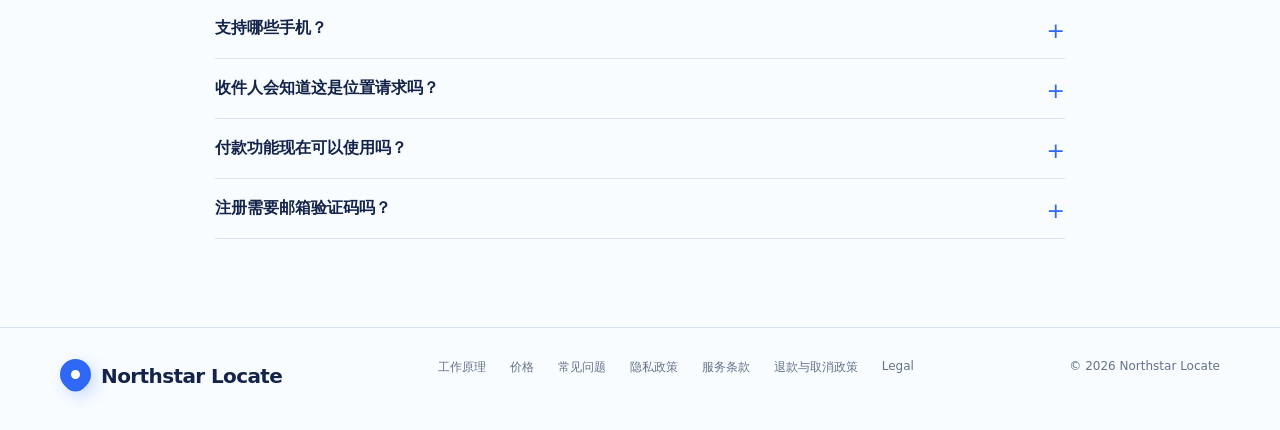
==== commit a855de60: "Publish supplied legal policies and downloadable PDFs" ====
--- a/public/index.html
+++ b/public/index.html
@@ -6,7 +6,7 @@
     <meta name="description" content="Northstar Locate：发送经过同意的手机位置请求。" data-i18n-content="site.description">
     <title data-i18n="site.title">Northstar Locate · 找到方向</title>
     <script src="https://cdn.whop.com/elements/amber/elements.js" data-whop-elements></script>
-    <script src="/locales.js?v=20261029-1"></script>
+    <script src="/locales.js?v=20261029-legal"></script>
     <script src="/i18n.js?v=20261029-1"></script>
     <style>
       :root {
@@ -181,6 +181,7 @@
         <a href="#how-it-works"><span data-i18n="nav.how">工作原理</span></a>
         <a href="#pricing"><span data-i18n="nav.pricing">价格</span></a>
         <a href="#faq"><span data-i18n="nav.faq">常见问题</span></a>
+        <a href="/legal.html" data-language-link>Legal</a>
         <select class="language" data-language-select data-i18n-aria-label="nav.language" aria-label="选择语言"><option value="zh-CN">Language</option></select>
         <button class="account-button" id="account-open" type="button"><span data-i18n="nav.account">登录 / 注册</span></button>
         <span class="account-state" id="account-state" hidden><span class="account-email" id="account-email"></span><button class="account-logout" id="account-logout" type="button"><span data-i18n="nav.logout">退出</span></button></span>
@@ -244,7 +245,7 @@
       <section class="shell" id="faq"><div class="section-heading"><p class="eyebrow"><span data-i18n="nav.faq">常见问题</span></p><h2><span data-i18n="faq.title">你可能想先了解这些。</span></h2></div><div class="faq-list"><details open><summary><span data-i18n="faq.location">只输入电话号码就能直接看到位置吗？</span></summary><p><span data-i18n="faq.locationAnswer">不能。号码只能用来创建请求，收件人需要看到说明并主动同意，之后系统才会继续。</span></p></details><details><summary><span data-i18n="faq.devices">支持哪些手机？</span></summary><p><span data-i18n="faq.devicesAnswer">页面支持常见国家和地区的手机号码格式，真正的短信和位置服务接口将在后续接入后决定实际覆盖范围。</span></p></details><details><summary><span data-i18n="faq.aware">收件人会知道这是位置请求吗？</span></summary><p><span data-i18n="faq.awareAnswer">会。正式版本应明确说明请求目的、有效时间和可选的同意或拒绝操作。</span></p></details><details><summary><span data-i18n="faq.payment">付款功能现在可以使用吗？</span></summary><p><span data-i18n="faq.paymentAnswer">选择价格方案后，Whop Checkout 会在本网站内打开，付款成功后由服务器 Webhook 更新账号订阅状态。</span></p></details><details><summary><span data-i18n="faq.verification">注册需要邮箱验证码吗？</span></summary><p id="registration-faq"><span data-i18n="faq.verificationDefault">填写邮箱和密码后，按注册页面提示完成邮箱验证。</span></p></details></div></section>
     </main>
 
-    <footer><div class="shell footer-inner"><a class="brand" href="#top"><span class="brand-mark" aria-hidden="true"></span><span class="brand-name">Northstar Locate</span></a><div class="footer-links"><a href="#how-it-works"><span data-i18n="nav.how">工作原理</span></a><a href="#pricing"><span data-i18n="nav.pricing">价格</span></a><a href="#faq"><span data-i18n="nav.faq">常见问题</span></a><a href="#top"><span data-i18n="footer.privacy">隐私政策</span></a><a href="#top"><span data-i18n="footer.terms">服务条款</span></a></div><span>© 2026 Northstar Locate</span></div></footer>
+    <footer><div class="shell footer-inner"><a class="brand" href="#top"><span class="brand-mark" aria-hidden="true"></span><span class="brand-name">Northstar Locate</span></a><div class="footer-links"><a href="#how-it-works"><span data-i18n="nav.how">工作原理</span></a><a href="#pricing"><span data-i18n="nav.pricing">价格</span></a><a href="#faq"><span data-i18n="nav.faq">常见问题</span></a><a href="/legal/privacy-policy.html" data-language-link><span data-i18n="footer.privacy">隐私政策</span></a><a href="/legal/terms-of-service.html" data-language-link><span data-i18n="footer.terms">服务条款</span></a><a href="/legal/refund-and-cancellation-policy.html" data-language-link><span data-i18n="footer.refunds">退款与取消政策</span></a><a href="/legal.html" data-language-link>Legal</a></div><span>© 2026 Northstar Locate</span></div></footer>
 
     <div class="payment-modal" id="payment-modal" aria-hidden="true">
       <div class="payment-dialog" role="dialog" aria-modal="true" aria-labelledby="payment-title">
